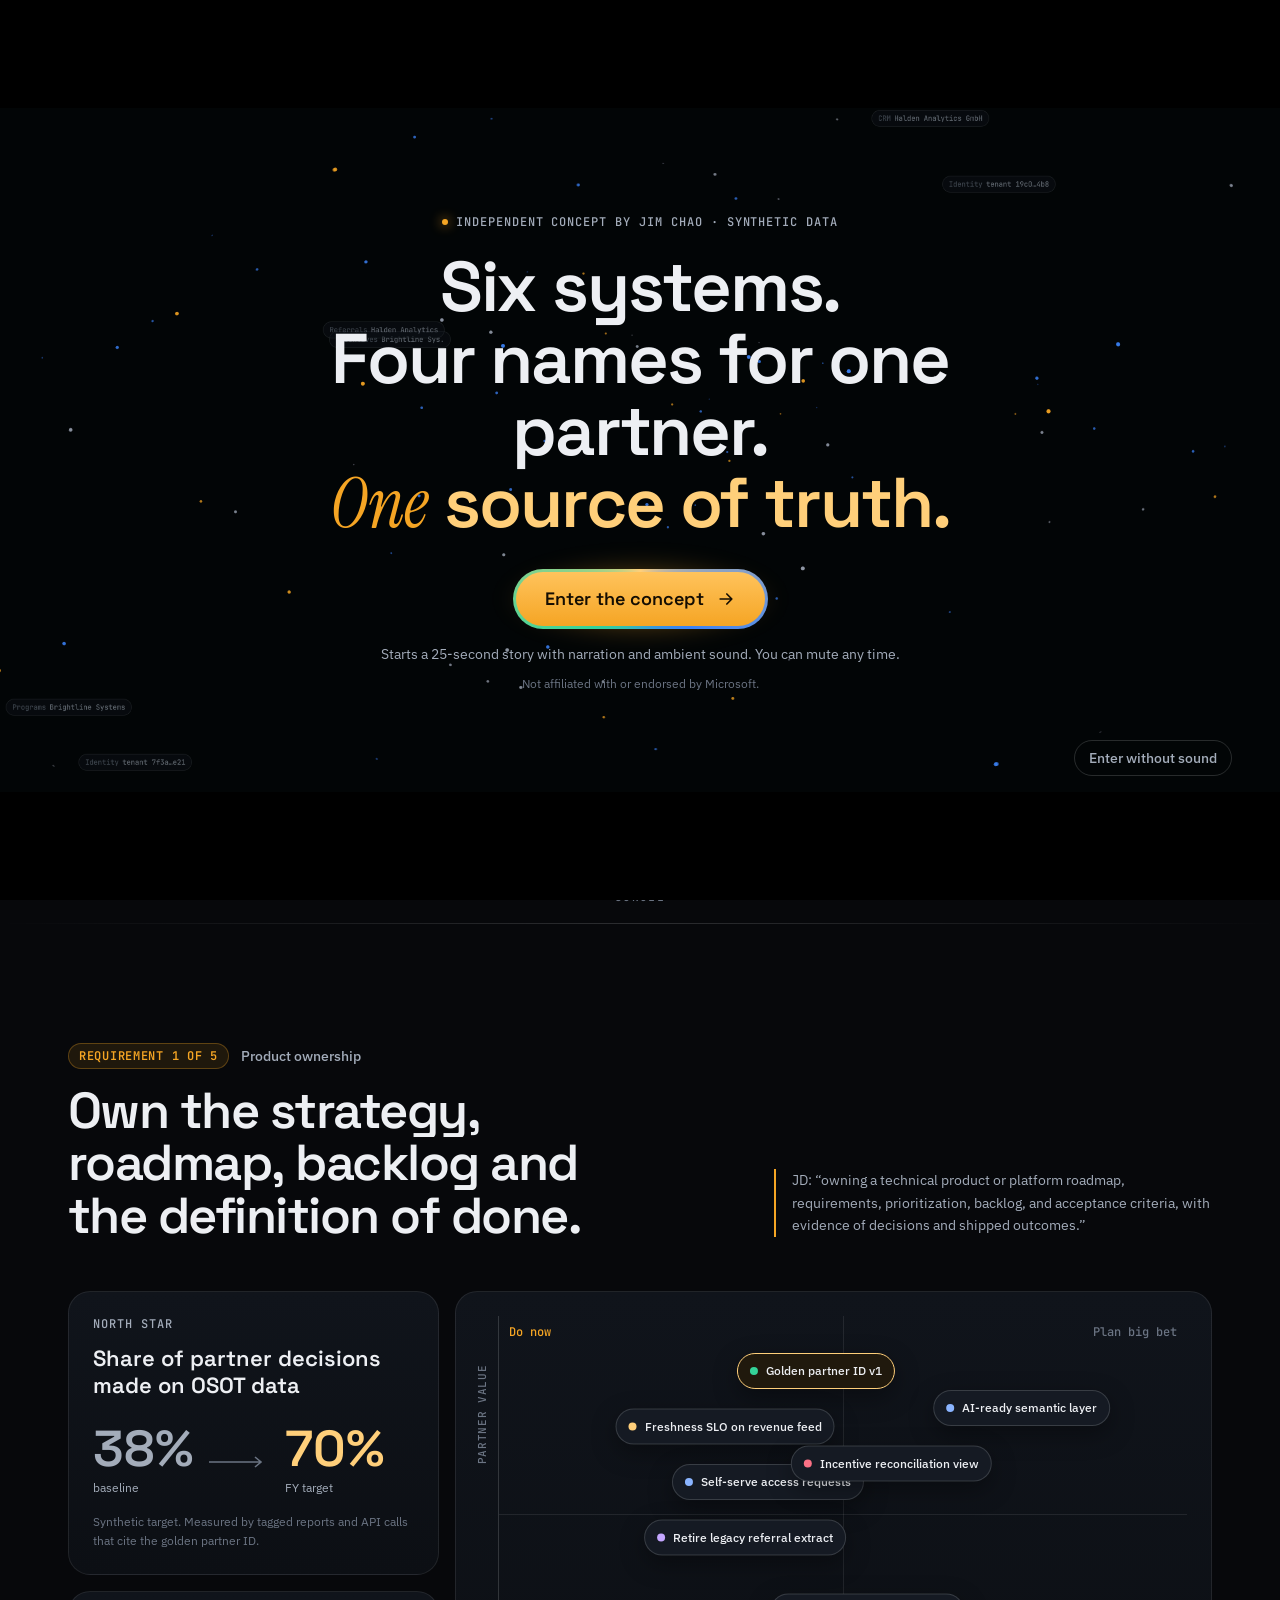
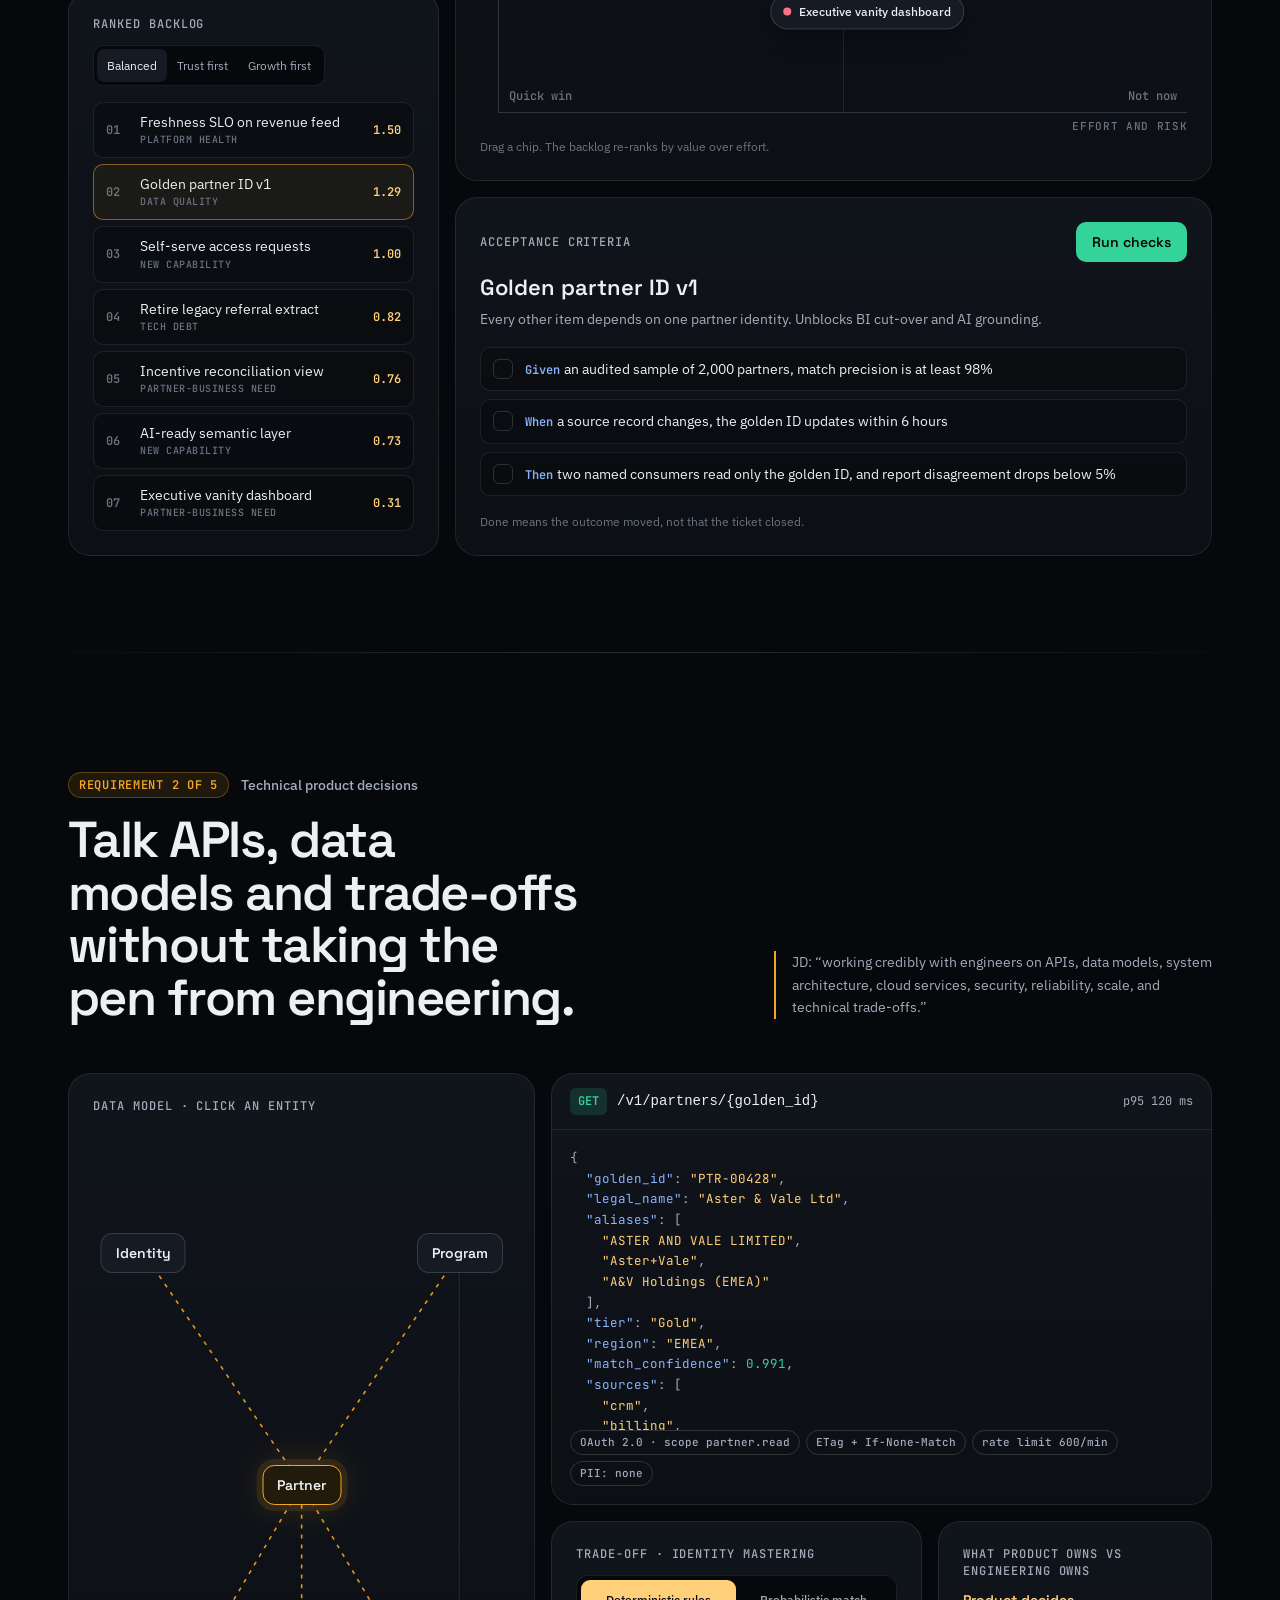
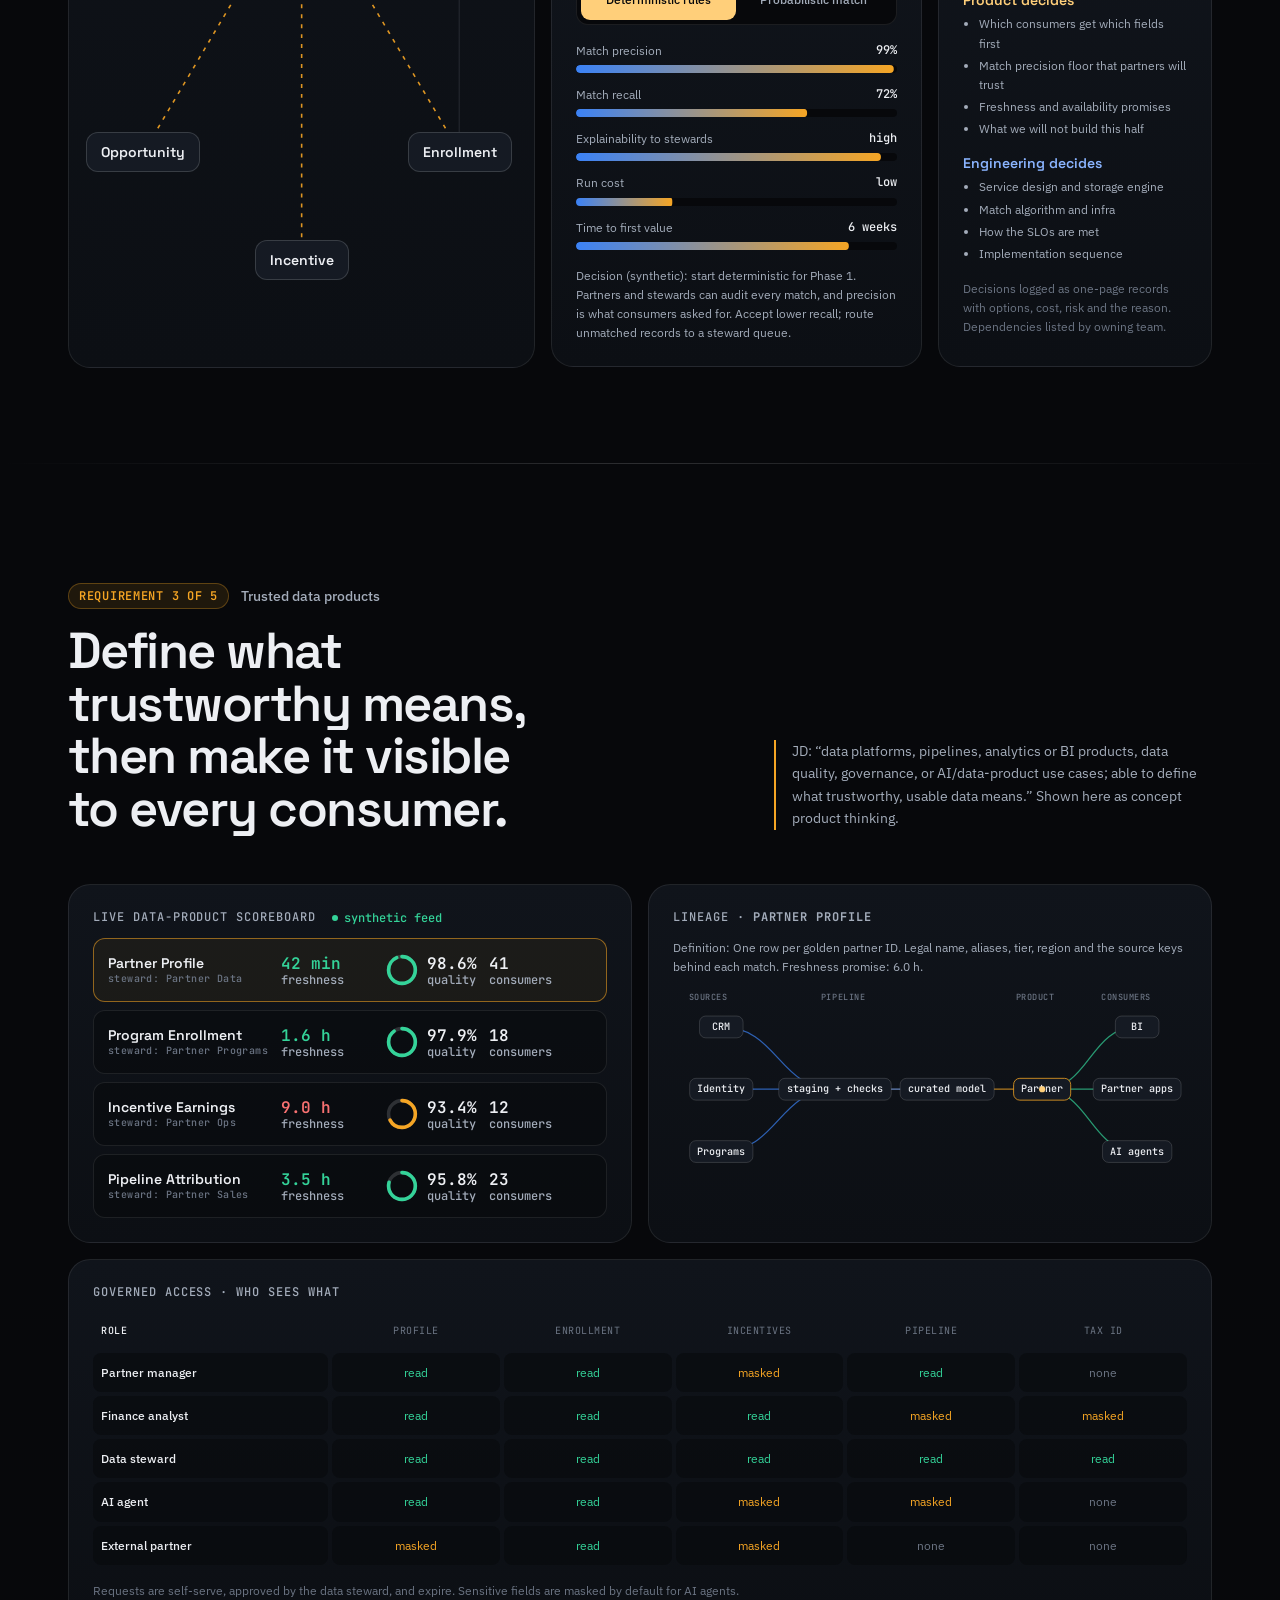
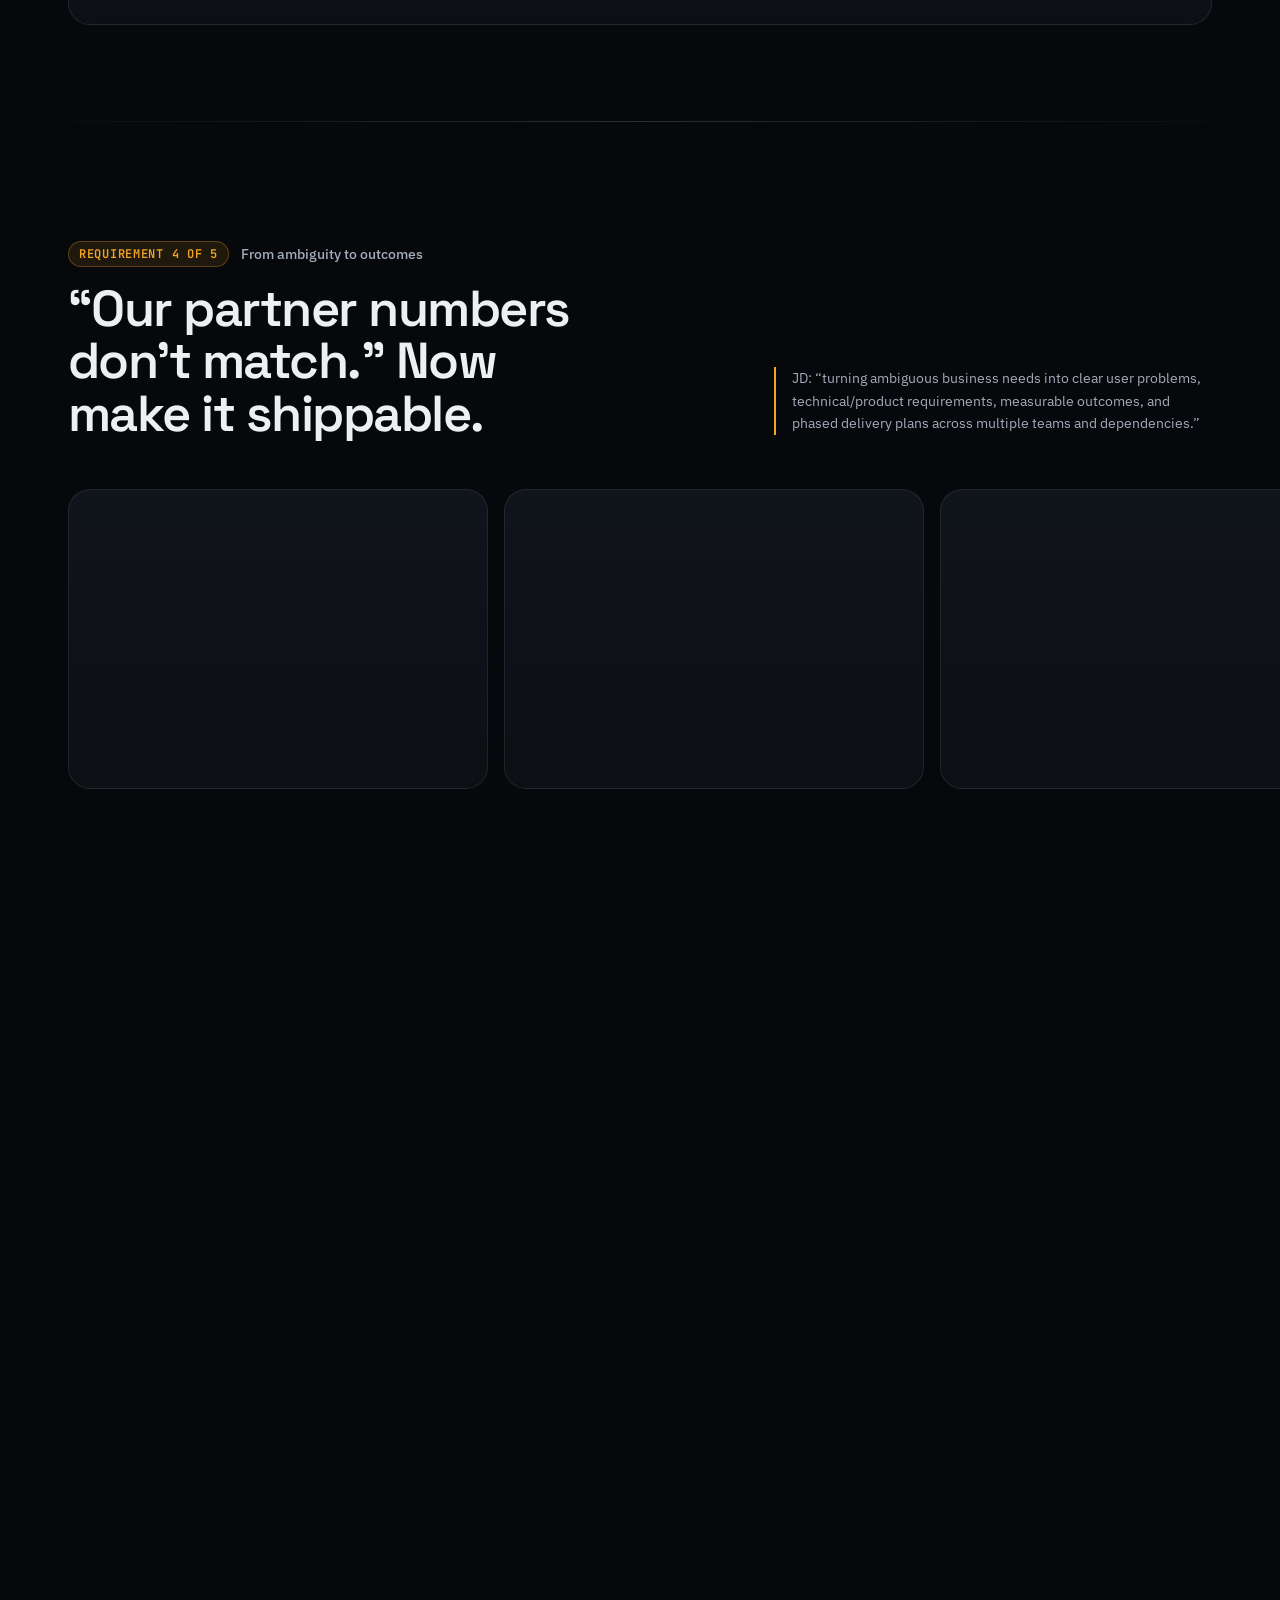
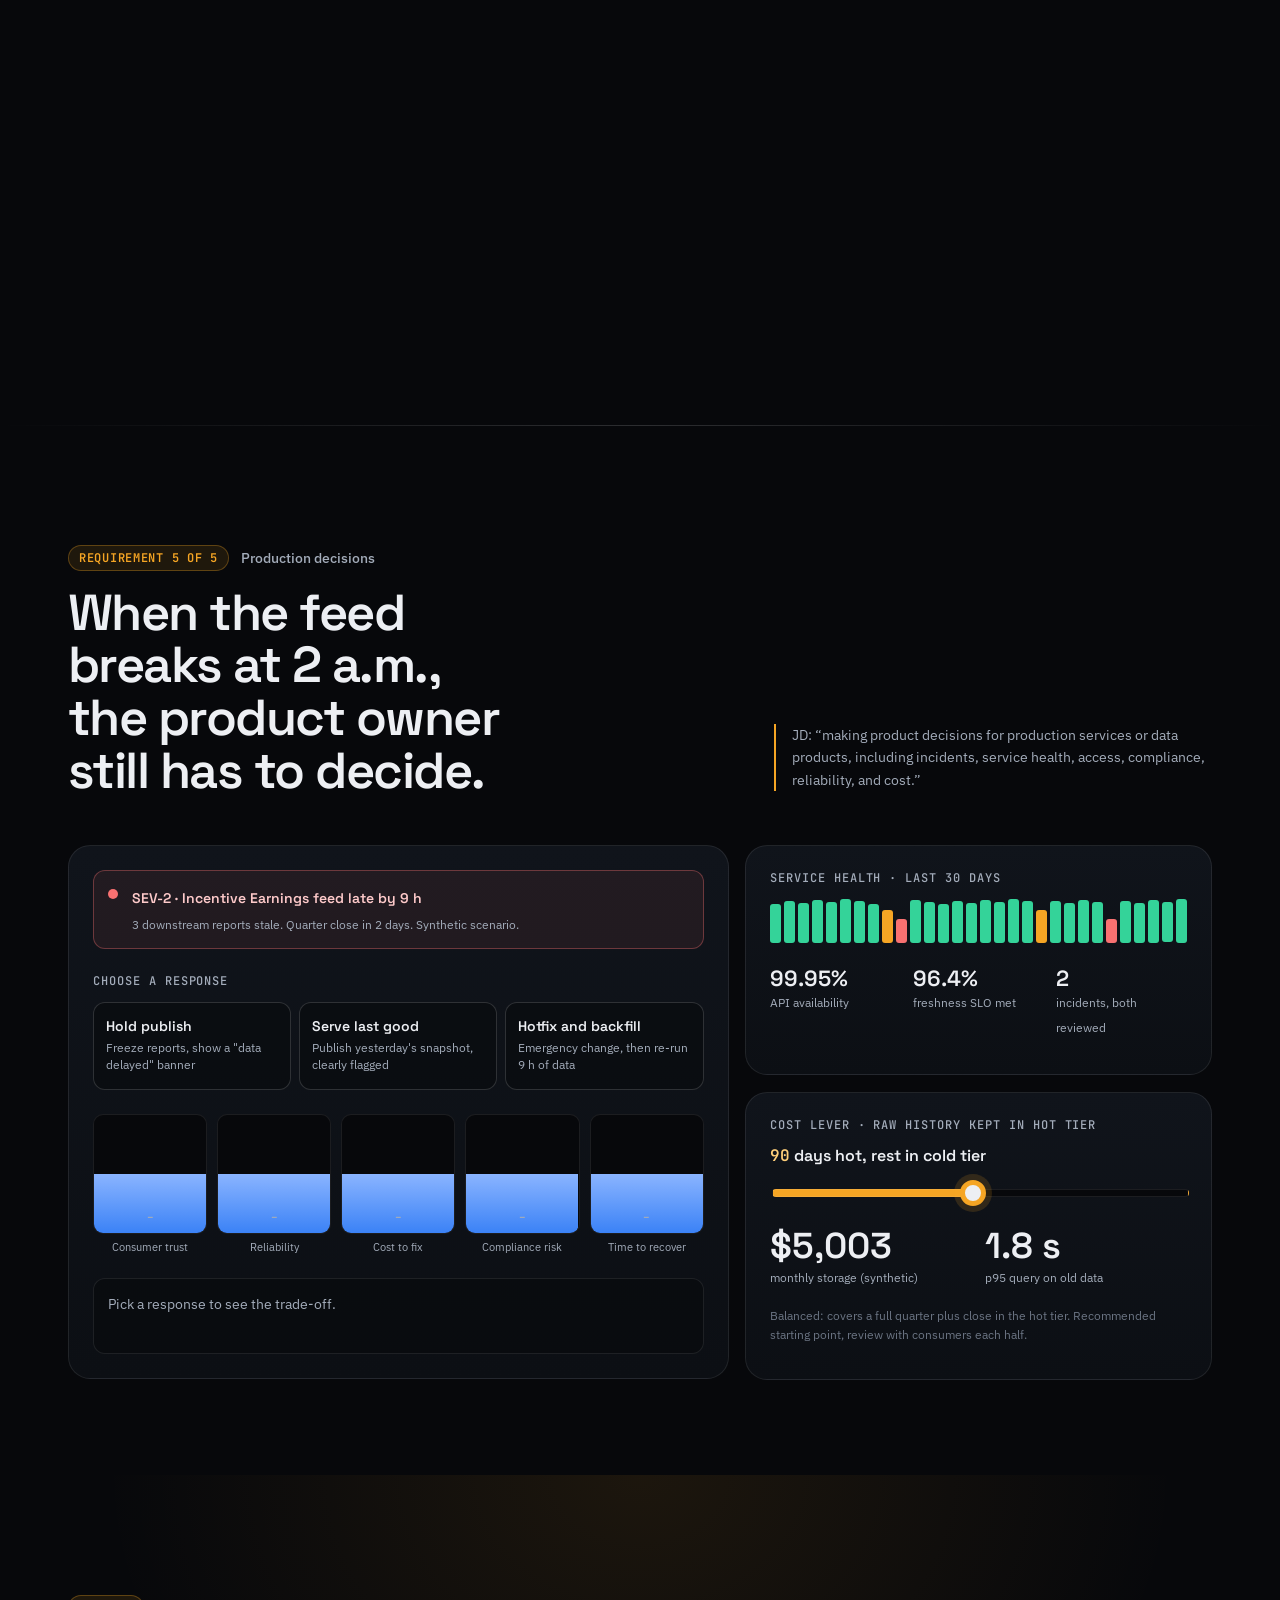
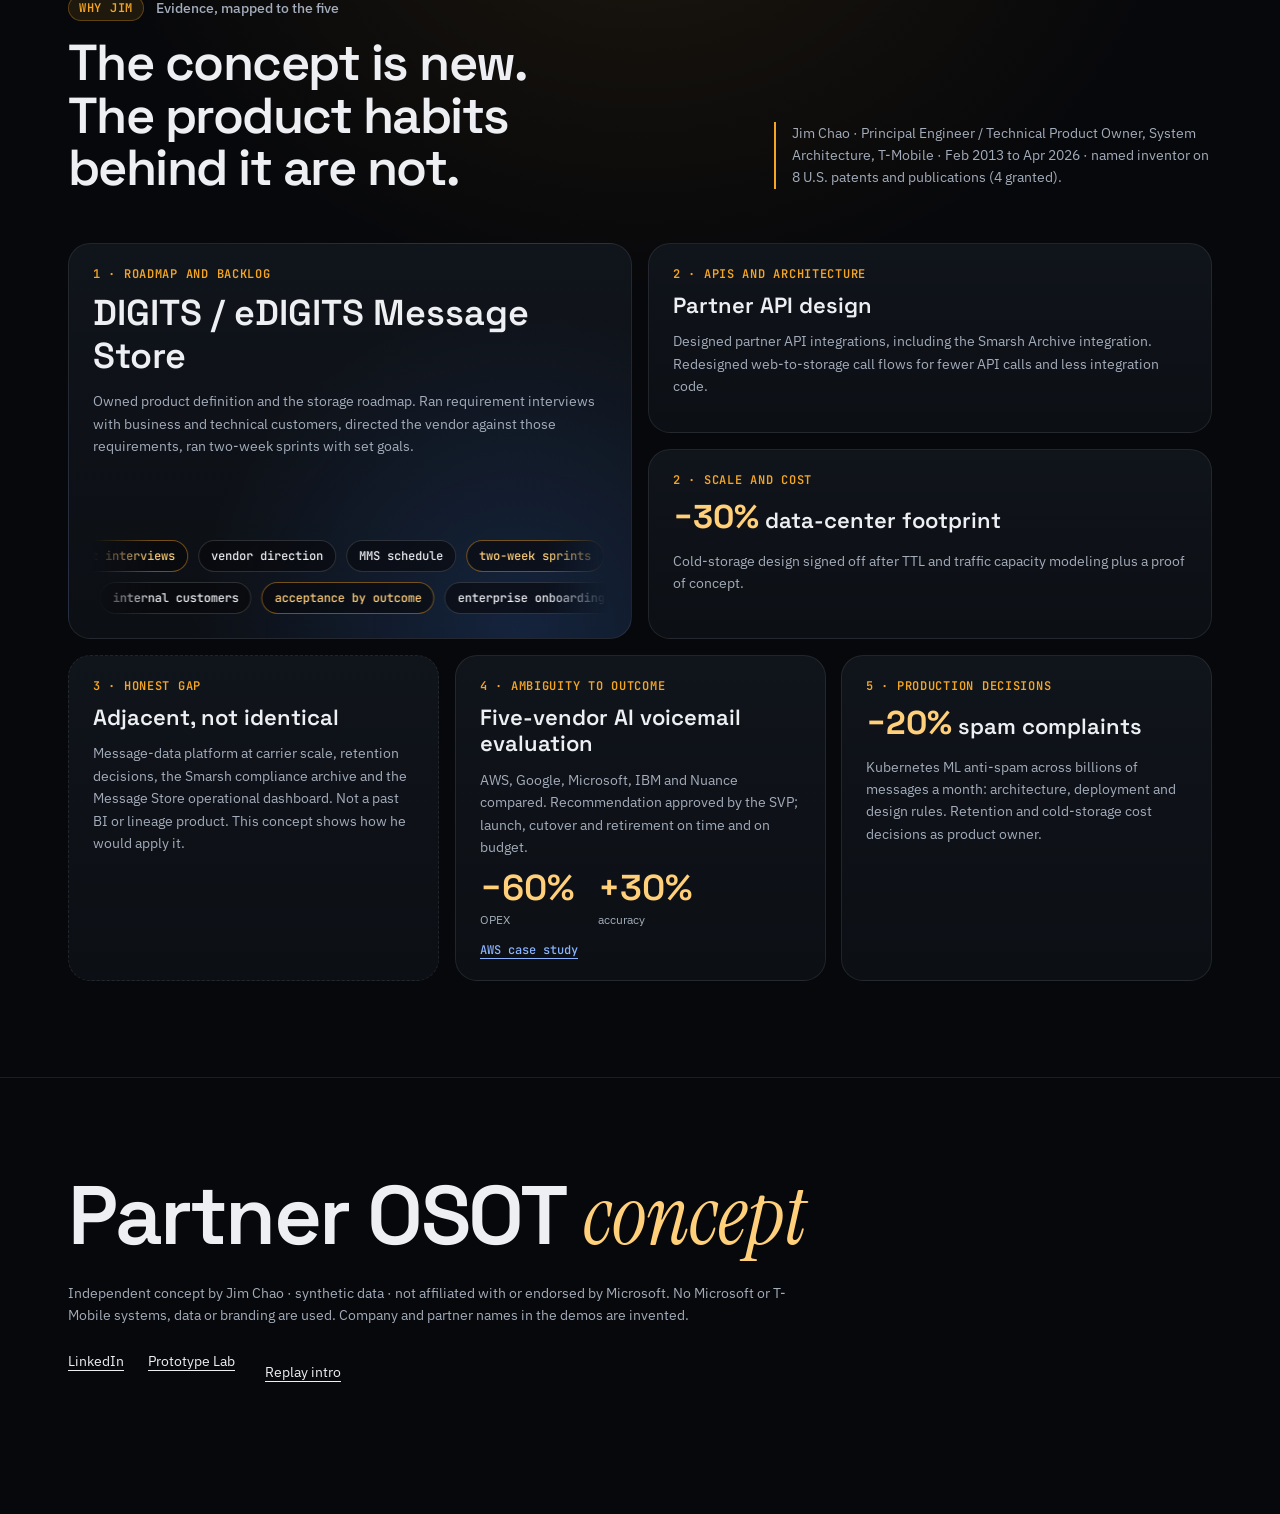
==== index.html @ 19c3f1a0 "Bump asset version so browsers load the new opening Co-Authored-By: Claude Opus 5.5 <noreply@anthrop" ====
<!doctype html>
<html lang="en">
<head>
<meta charset="utf-8">
<meta name="viewport" content="width=device-width, initial-scale=1">
<title>Partner OSOT Concept</title>
<meta name="description" content="Independent product-owner concept for a partner single source of truth, by Jim Chao. Synthetic data. Not affiliated with or endorsed by Microsoft.">
<meta name="theme-color" content="#07080b">
<link rel="preconnect" href="https://fonts.googleapis.com">
<link rel="preconnect" href="https://fonts.gstatic.com" crossorigin>
<link href="https://fonts.googleapis.com/css2?family=IBM+Plex+Sans:wght@400;500;600&family=Instrument+Serif:ital@0;1&family=JetBrains+Mono:wght@400;500;600&family=Space+Grotesk:wght@500;600;700&display=swap" rel="stylesheet">
<link rel="stylesheet" href="assets/css/site.css?v=3">
<link rel="icon" href="data:image/svg+xml,%3Csvg xmlns='http://www.w3.org/2000/svg' viewBox='0 0 32 32'%3E%3Crect width='32' height='32' rx='8' fill='%2307080b'/%3E%3Ccircle cx='16' cy='16' r='6' fill='%23f5a524'/%3E%3Ccircle cx='16' cy='16' r='11' fill='none' stroke='%233b82f6' stroke-width='2'/%3E%3C/svg%3E">
</head>
<body class="is-intro">
<a class="skip" href="#main">Skip to content</a>

<!-- ============ INTRO ============ -->
<div class="intro" id="intro" role="dialog" aria-modal="true" aria-labelledby="introTitle">
  <div class="intro__bar intro__bar--top"></div>
  <div class="intro__bar intro__bar--bot"></div>
  <canvas class="intro__canvas" id="introCanvas" aria-hidden="true"></canvas>
  <div class="intro__records" id="introRecords" aria-hidden="true"></div>
  <div class="intro__center">
    <p class="intro__kicker"><span class="dot"></span>Independent concept by Jim Chao · synthetic data</p>
    <h1 class="intro__title" id="introTitle">
      <span class="intro__line" data-scramble="Six systems.">Six systems.</span>
      <span class="intro__line" data-scramble="Four names for one partner.">Four names for one partner.</span>
      <span class="intro__line intro__line--accent"><em>One</em> source of truth.</span>
    </h1>
    <button class="btn-enter" id="enterBtn" type="button">
      <span class="btn-enter__glow" aria-hidden="true"></span>
      <span class="btn-enter__label">Enter the concept</span>
      <svg viewBox="0 0 24 24" aria-hidden="true"><path d="M5 12h14M13 6l6 6-6 6" fill="none" stroke="currentColor" stroke-width="2" stroke-linecap="round" stroke-linejoin="round"/></svg>
    </button>
    <p class="intro__hint">Starts a 25-second story with narration and ambient sound. You can mute any time.</p>
    <p class="intro__legal">Not affiliated with or endorsed by Microsoft.</p>
  </div>
  <div class="story" id="story" aria-live="polite" hidden>
    <p class="story__kicker mono">The story · synthetic example</p>
    <p class="story__text" id="storyText"></p>
    <div class="story__id" id="storyId">
      <div class="intro__id"><span class="mono">golden_id</span> <b id="goldenId">PTR-00428</b></div>
      <p class="story__caption">One golden ID for the same partner across CRM, billing, incentives and programs (synthetic example).</p>
    </div>
    <button class="story__skip" id="storySkip" type="button">Skip story</button>
  </div>
  <button class="intro__skip" id="skipBtn" type="button">Enter without sound</button>
</div>

<!-- ============ SOUND DOCK ============ -->
<div class="dock" id="dock" aria-label="Sound controls">
  <button class="dock__btn" id="musicBtn" type="button" aria-pressed="false" aria-label="Ambient music">
    <span class="eq" aria-hidden="true"><i></i><i></i><i></i><i></i></span>
    <span class="dock__txt">Music <b>off</b></span>
  </button>
  <button class="dock__btn" id="voiceBtn" type="button" aria-pressed="false" aria-label="Narration">
    <svg viewBox="0 0 24 24" aria-hidden="true"><path d="M12 3a3 3 0 0 0-3 3v6a3 3 0 0 0 6 0V6a3 3 0 0 0-3-3Zm7 9a7 7 0 0 1-14 0M12 19v2" fill="none" stroke="currentColor" stroke-width="1.8" stroke-linecap="round"/></svg>
    <span class="dock__txt">Voice <b>off</b></span>
  </button>
</div>

<!-- ============ NAV ============ -->
<header class="nav" id="nav">
  <a class="nav__brand" href="#top" aria-label="Back to top">
    <span class="nav__mark" aria-hidden="true"></span>
    <span>Partner OSOT <i>concept</i></span>
  </a>
  <nav class="nav__rail" aria-label="The five requirements">
    <a href="#r1" data-rail="r1"><span>1</span>Strategy</a>
    <a href="#r2" data-rail="r2"><span>2</span>Engineering</a>
    <a href="#r3" data-rail="r3"><span>3</span>Trusted data</a>
    <a href="#r4" data-rail="r4"><span>4</span>Ambiguity</a>
    <a href="#r5" data-rail="r5"><span>5</span>Production</a>
    <a href="#why" data-rail="why"><span>&#9670;</span>Why Jim</a>
  </nav>
  <div class="nav__progress" aria-hidden="true"><i id="navProgress"></i></div>
</header>

<main id="main">
<!-- ============ HERO ============ -->
<section class="hero" id="top">
  <svg class="spotlight" viewBox="0 0 3787 2842" fill="none" aria-hidden="true"><g filter="url(#spf)"><ellipse cx="1924.71" cy="273.501" rx="1924.71" ry="273.501" transform="matrix(-0.822377 -0.568943 -0.568943 0.822377 3631.88 2291.09)" fill="#f5c46b" fill-opacity="0.16"/></g><defs><filter id="spf" x="0.86" y="0.84" width="3785.16" height="2840.26" filterUnits="userSpaceOnUse" color-interpolation-filters="sRGB"><feFlood flood-opacity="0" result="b"/><feBlend in="SourceGraphic" in2="b" result="s"/><feGaussianBlur stdDeviation="151"/></filter></defs></svg>
  <div class="grid-bg" aria-hidden="true"></div>
  <div class="hero__inner wrap">
    <div class="hero__copy">
      <p class="label-pill"><span class="shiny">Independent concept by Jim Chao · synthetic data · not affiliated with or endorsed by Microsoft</span></p>
      <h2 class="hero__title" id="heroTitle">One partner. One truth. <em>Owned like a product.</em></h2>
      <p class="hero__lede">A product-owner pitch for Partner One Single Source of Truth, told as five working demos. Each one is a requirement from the role, in the order the role lists them.</p>
      <div class="hero__stats">
        <div class="stat card-fx"><b data-count="6">0</b><span>authoritative source systems</span></div>
        <div class="stat card-fx"><b data-count="4">0</b><span>consumer surfaces: BI, reports, apps, AI</span></div>
        <div class="stat card-fx"><b data-count="5">0</b><span>requirements, each a live demo</span></div>
      </div>
      <a class="btn-uv" href="#r1"><span>Start with the roadmap</span></a>
    </div>
    <div class="beam-stage card-fx" id="beamStage" aria-label="Diagram: six source systems flow into one governed hub, which serves four consumer surfaces">
      <svg class="beam-svg" id="beamSvg" aria-hidden="true"></svg>
      <p class="eyebrow beam-eyebrow">Concept · records converging live</p>
      <div class="beam-col beam-col--src">
        <div class="node" data-src>CRM</div>
        <div class="node" data-src>Programs</div>
        <div class="node" data-src>Incentives</div>
        <div class="node" data-src>Billing</div>
        <div class="node" data-src>Referrals</div>
        <div class="node" data-src>Identity</div>
      </div>
      <div class="hub" id="hub"><span class="hub__ring"></span><span class="hub__ring hub__ring--2"></span><b>OSOT</b><small>governed hub</small></div>
      <div class="beam-col beam-col--out">
        <div class="node node--out" data-out>BI</div>
        <div class="node node--out" data-out>Reporting</div>
        <div class="node node--out" data-out>Partner apps</div>
        <div class="node node--out" data-out>AI agents</div>
      </div>
      <div class="beam-ticker mono" id="beamTicker">matched 0 records</div>
    </div>
  </div>
  <div class="hero__scroll" aria-hidden="true"><span></span>scroll</div>
</section>

<!-- ============ R1 ============ -->
<section class="req" id="r1" data-narrate="Requirement one: strategy, roadmap and backlog. Drag the work around the matrix, and watch the backlog re-rank itself.">
  <div class="wrap">
    <header class="req__head">
      <p class="req__tag"><span>Requirement 1 of 5</span> Product ownership</p>
      <h2 class="req__title split">Own the strategy, roadmap, backlog and the definition of done.</h2>
      <p class="req__jd">JD: “owning a technical product or platform roadmap, requirements, prioritization, backlog, and acceptance criteria, with evidence of decisions and shipped outcomes.”</p>
    </header>

    <div class="r1">
      <div class="north card-fx">
        <p class="eyebrow">North star</p>
        <p class="north__metric">Share of partner decisions made on OSOT data</p>
        <div class="north__nums">
          <div><b data-count="38" data-suffix="%">0</b><span>baseline</span></div>
          <svg viewBox="0 0 60 12" aria-hidden="true"><path d="M0 6h52M46 1l6 5-6 5" fill="none" stroke="currentColor" stroke-width="1.6"/></svg>
          <div><b data-count="70" data-suffix="%">0</b><span>FY target</span></div>
        </div>
        <p class="north__note">Synthetic target. Measured by tagged reports and API calls that cite the golden partner ID.</p>
      </div>

      <div class="matrix card-fx" id="matrix" data-notilt>
        <div class="matrix__axes" aria-hidden="true">
          <span class="ax ax--y">Partner value</span><span class="ax ax--x">Effort and risk</span>
          <span class="q q1">Do now</span><span class="q q2">Plan big bet</span><span class="q q3">Quick win</span><span class="q q4">Not now</span>
        </div>
        <div class="matrix__plane" id="plane"></div>
        <p class="matrix__help">Drag a chip. The backlog re-ranks by value over effort.</p>
      </div>

      <div class="backlog card-fx">
        <div class="backlog__head"><p class="eyebrow">Ranked backlog</p><div class="seg" role="group" aria-label="Lens"><button type="button" class="is-on" data-lens="balanced">Balanced</button><button type="button" data-lens="trust">Trust first</button><button type="button" data-lens="growth">Growth first</button></div></div>
        <ol class="backlog__list" id="backlog"></ol>
      </div>

      <div class="ac card-fx" id="ac">
        <div class="ac__head"><p class="eyebrow">Acceptance criteria</p><button class="btn-run" id="runChecks" type="button"><span>Run checks</span></button></div>
        <h3 class="ac__title" id="acTitle">Golden partner ID v1</h3>
        <p class="ac__why" id="acWhy"></p>
        <ul class="ac__list" id="acList"></ul>
        <p class="ac__done" id="acDone">Done means the outcome moved, not that the ticket closed.</p>
      </div>
    </div>
  </div>
</section>

<!-- ============ R2 ============ -->
<section class="req" id="r2" data-narrate="Requirement two: working with engineers on APIs, data models and architecture. Pick an entity to read its contract, then flip the trade-off.">
  <div class="wrap">
    <header class="req__head">
      <p class="req__tag"><span>Requirement 2 of 5</span> Technical product decisions</p>
      <h2 class="req__title split">Talk APIs, data models and trade-offs without taking the pen from engineering.</h2>
      <p class="req__jd">JD: “working credibly with engineers on APIs, data models, system architecture, cloud services, security, reliability, scale, and technical trade-offs.”</p>
    </header>
    <div class="r2">
      <div class="erd card-fx" id="erd">
        <p class="eyebrow">Data model · click an entity</p>
        <svg class="erd__lines" id="erdLines" aria-hidden="true"></svg>
        <button class="ent is-on" data-ent="partner" style="--x:50%;--y:46%">Partner</button>
        <button class="ent" data-ent="identity" style="--x:16%;--y:20%">Identity</button>
        <button class="ent" data-ent="program" style="--x:84%;--y:20%">Program</button>
        <button class="ent" data-ent="enrollment" style="--x:84%;--y:76%">Enrollment</button>
        <button class="ent" data-ent="incentive" style="--x:50%;--y:88%">Incentive</button>
        <button class="ent" data-ent="opportunity" style="--x:16%;--y:76%">Opportunity</button>
      </div>
      <div class="api card-fx">
        <div class="api__bar"><span class="verb">GET</span><code id="apiPath">/v1/partners/{golden_id}</code><span class="api__lat mono" id="apiLat">p95 120 ms</span></div>
        <pre class="api__body" id="apiBody" aria-live="polite"></pre>
        <div class="api__meta" id="apiMeta"></div>
      </div>
      <div class="trade card-fx">
        <p class="eyebrow">Trade-off · identity mastering</p>
        <div class="toggle-uv" role="radiogroup" aria-label="Mastering approach">
          <button type="button" role="radio" aria-checked="true" class="is-on" data-trade="det">Deterministic rules</button>
          <button type="button" role="radio" aria-checked="false" data-trade="prob">Probabilistic match</button>
          <span class="toggle-uv__pill" aria-hidden="true"></span>
        </div>
        <div class="bars" id="tradeBars"></div>
        <p class="trade__adr" id="tradeAdr"></p>
      </div>
      <div class="adr card-fx">
        <p class="eyebrow">What product owns vs engineering owns</p>
        <div class="adr__cols">
          <div><h4>Product decides</h4><ul><li>Which consumers get which fields first</li><li>Match precision floor that partners will trust</li><li>Freshness and availability promises</li><li>What we will not build this half</li></ul></div>
          <div><h4>Engineering decides</h4><ul><li>Service design and storage engine</li><li>Match algorithm and infra</li><li>How the SLOs are met</li><li>Implementation sequence</li></ul></div>
        </div>
        <p class="adr__foot">Decisions logged as one-page records with options, cost, risk and the reason. Dependencies listed by owning team.</p>
      </div>
    </div>
  </div>
</section>

<!-- ============ R3 ============ -->
<section class="req" id="r3" data-narrate="Requirement three: trusted data products. Each one carries a clear definition, lineage, a freshness promise, and governed access.">
  <div class="wrap">
    <header class="req__head">
      <p class="req__tag"><span>Requirement 3 of 5</span> Trusted data products</p>
      <h2 class="req__title split">Define what trustworthy means, then make it visible to every consumer.</h2>
      <p class="req__jd">JD: “data platforms, pipelines, analytics or BI products, data quality, governance, or AI/data-product use cases; able to define what trustworthy, usable data means.” Shown here as concept product thinking.</p>
    </header>
    <div class="r3">
      <div class="board card-fx">
        <div class="board__head"><p class="eyebrow">Live data-product scoreboard <span class="live"><i></i>synthetic feed</span></p></div>
        <div class="board__rows" id="board" role="list"></div>
      </div>
      <div class="lineage card-fx">
        <div class="lineage__head"><p class="eyebrow">Lineage · <b id="linName">Partner Profile</b></p><p class="lineage__def" id="linDef"></p></div>
        <svg class="lineage__svg" id="linSvg" viewBox="0 0 660 260" role="img" aria-label="Lineage from source systems to the data product and its consumers"></svg>
      </div>
      <div class="access card-fx">
        <p class="eyebrow">Governed access · who sees what</p>
        <div class="access__grid" id="access"></div>
        <p class="access__note">Requests are self-serve, approved by the data steward, and expire. Sensitive fields are masked by default for AI agents.</p>
      </div>
    </div>
  </div>
</section>

<!-- ============ R4 ============ -->
<section class="req req--pin" id="r4" data-narrate="Requirement four: turning an ambiguous partner ask into a clear problem, measurable outcomes, and a phased plan across teams.">
  <div class="r4-pin" id="r4pin">
    <div class="wrap r4-headwrap">
      <header class="req__head">
        <p class="req__tag"><span>Requirement 4 of 5</span> From ambiguity to outcomes</p>
        <h2 class="req__title split">“Our partner numbers don't match.” Now make it shippable.</h2>
        <p class="req__jd">JD: “turning ambiguous business needs into clear user problems, technical/product requirements, measurable outcomes, and phased delivery plans across multiple teams and dependencies.”</p>
      </header>
    </div>
    <div class="r4-track" id="r4track">
      <article class="stage card-fx"><p class="stage__n">The ask</p><h3>“Partner numbers don't match across reports.”</h3><p>Heard from partner sales, operations and finance analysts in the same week. Three different meanings.</p><div class="chips"><span>vague</span><span>urgent</span><span>multi-team</span></div></article>
      <article class="stage card-fx"><p class="stage__n">User problem</p><h3>A partner manager cannot tell which revenue number is the one to quote.</h3><p>Same partner appears under four names across CRM, billing and incentives, so roll-ups disagree.</p><div class="chips"><span>who</span><span>when</span><span>cost of the gap</span></div></article>
      <article class="stage card-fx"><p class="stage__n">Requirements</p><h3>One golden partner ID, one revenue definition, one freshness promise.</h3><ul class="mini"><li>Data contract for partner revenue v1</li><li>Match precision of at least 98% on audited sample</li><li>Freshness under 6 hours, flagged when late</li></ul></article>
      <article class="stage card-fx"><p class="stage__n">Measurable outcome</p><h3>Report disagreement from <b data-count="31" data-suffix="%">0</b> to under <b data-count="5" data-suffix="%">0</b>.</h3><p>Plus time to answer a partner revenue question, from 2 days to same day. Synthetic targets.</p></article>
      <article class="stage stage--plan card-fx"><p class="stage__n">Phased plan</p>
        <div class="phase"><b>Phase 1</b><span>Golden ID for top partners, two consumers</span><i style="--w:34%"></i></div>
        <div class="phase"><b>Phase 2</b><span>Revenue contract, BI cut-over, retire two extracts</span><i style="--w:66%"></i></div>
        <div class="phase"><b>Phase 3</b><span>Long tail, AI-ready semantic layer</span><i style="--w:100%"></i></div>
        <p class="deps">Dependencies: CRM owners, identity team, BI platform, data stewards.</p>
      </article>
    </div>
  </div>
</section>

<!-- ============ R5 ============ -->
<section class="req" id="r5" data-narrate="Requirement five: production decisions. Freshness breaks two days before quarter close. Choose a response, and see what it costs.">
  <div class="wrap">
    <header class="req__head">
      <p class="req__tag"><span>Requirement 5 of 5</span> Production decisions</p>
      <h2 class="req__title split">When the feed breaks at 2 a.m., the product owner still has to decide.</h2>
      <p class="req__jd">JD: “making product decisions for production services or data products, including incidents, service health, access, compliance, reliability, and cost.”</p>
    </header>
    <div class="r5">
      <div class="sim card-fx">
        <div class="sim__alert"><span class="pulse"></span><div><b>SEV-2 · Incentive Earnings feed late by 9 h</b><p>3 downstream reports stale. Quarter close in 2 days. Synthetic scenario.</p></div></div>
        <p class="eyebrow">Choose a response</p>
        <div class="sim__opts" role="radiogroup" aria-label="Incident response">
          <button type="button" role="radio" aria-checked="false" data-opt="hold"><b>Hold publish</b><span>Freeze reports, show a "data delayed" banner</span></button>
          <button type="button" role="radio" aria-checked="false" data-opt="snap"><b>Serve last good</b><span>Publish yesterday's snapshot, clearly flagged</span></button>
          <button type="button" role="radio" aria-checked="false" data-opt="fix"><b>Hotfix and backfill</b><span>Emergency change, then re-run 9 h of data</span></button>
        </div>
        <div class="sim__meters" id="meters"></div>
        <p class="sim__verdict" id="verdict">Pick a response to see the trade-off.</p>
      </div>
      <div class="health card-fx">
        <p class="eyebrow">Service health · last 30 days</p>
        <div class="health__bars" id="healthBars" aria-hidden="true"></div>
        <div class="health__kpis"><div><b data-count="99.95" data-dec="2" data-suffix="%">0</b><span>API availability</span></div><div><b data-count="96.4" data-dec="1" data-suffix="%">0</b><span>freshness SLO met</span></div><div><b data-count="2">0</b><span>incidents, both reviewed</span></div></div>
      </div>
      <div class="cost card-fx" data-notilt>
        <p class="eyebrow">Cost lever · raw history kept in hot tier</p>
        <label class="cost__label" for="costRange"><span id="costDays">90</span> days hot, rest in cold tier</label>
        <input type="range" id="costRange" min="7" max="180" step="1" value="90" class="range-uv">
        <div class="cost__out"><div><b id="costMonthly">$0</b><span>monthly storage (synthetic)</span></div><div><b id="costQuery">0 s</b><span>p95 query on old data</span></div></div>
        <p class="cost__note" id="costNote"></p>
      </div>
    </div>
  </div>
</section>

<!-- ============ WHY JIM ============ -->
<section class="why" id="why" data-narrate="Why Jim. He owned the message storage roadmap at T-Mobile, designed partner API integrations, cut data-center footprint thirty percent with cold storage, and led a five-vendor AI evaluation that cut operating cost sixty percent.">
  <div class="wrap">
    <header class="req__head">
      <p class="req__tag"><span>Why Jim</span> Evidence, mapped to the five</p>
      <h2 class="req__title split">The concept is new. The product habits behind it are not.</h2>
      <p class="req__jd">Jim Chao · Principal Engineer / Technical Product Owner, System Architecture, T-Mobile · Feb 2013 to Apr 2026 · named inventor on 8 U.S. patents and publications (4 granted).</p>
    </header>
    <div class="bento">
      <article class="ev ev--a card-fx"><span class="ev__req">1 · Roadmap and backlog</span><h3>DIGITS / eDIGITS Message Store</h3><p>Owned product definition and the storage roadmap. Ran requirement interviews with business and technical customers, directed the vendor against those requirements, ran two-week sprints with set goals.</p><div class="marq" aria-hidden="true"><div class="marq__row"><span>product definition</span><span>storage roadmap</span><span>requirement interviews</span><span>vendor direction</span><span>MMS schedule</span><span>two-week sprints</span><span>multi-tenant, multi-region</span></div><div class="marq__row"><span>enterprise onboarding</span><span>provisioning</span><span>service delivery</span><span>specs from business needs</span><span>internal customers</span><span>acceptance by outcome</span></div></div></article>
      <article class="ev ev--b card-fx"><span class="ev__req">2 · APIs and architecture</span><h3>Partner API design</h3><p>Designed partner API integrations, including the Smarsh Archive integration. Redesigned web-to-storage call flows for fewer API calls and less integration code.</p></article>
      <article class="ev ev--c card-fx"><span class="ev__req">2 · Scale and cost</span><h3><b data-count="30" data-prefix="−" data-suffix="%">0</b> data-center footprint</h3><p>Cold-storage design signed off after TTL and traffic capacity modeling plus a proof of concept.</p></article>
      <article class="ev ev--d card-fx"><span class="ev__req">3 · Honest gap</span><h3>Adjacent, not identical</h3><p>Message-data platform at carrier scale, retention decisions, the Smarsh compliance archive and the Message Store operational dashboard. Not a past BI or lineage product. This concept shows how he would apply it.</p></article>
      <article class="ev ev--e card-fx"><span class="ev__req">4 · Ambiguity to outcome</span><h3>Five-vendor AI voicemail evaluation</h3><p>AWS, Google, Microsoft, IBM and Nuance compared. Recommendation approved by the SVP; launch, cutover and retirement on time and on budget.</p><div class="ev__nums"><div><b data-count="60" data-prefix="−" data-suffix="%">0</b><span>OPEX</span></div><div><b data-count="30" data-prefix="+" data-suffix="%">0</b><span>accuracy</span></div></div><a class="ev__link" href="https://aws.amazon.com/blogs/machine-learning/t-mobile-us-inc-uses-artificial-intelligence-through-amazon-transcribe-and-amazon-translate-to-deliver-voicemail-in-the-language-of-their-customers-choice/" target="_blank" rel="noopener">AWS case study</a></article>
      <article class="ev ev--f card-fx"><span class="ev__req">5 · Production decisions</span><h3><b data-count="20" data-prefix="−" data-suffix="%">0</b> spam complaints</h3><p>Kubernetes ML anti-spam across billions of messages a month: architecture, deployment and design rules. Retention and cold-storage cost decisions as product owner.</p></article>
    </div>
  </div>
</section>
</main>

<footer class="foot">
  <div class="wrap foot__inner">
    <p class="foot__big">Partner OSOT <em>concept</em></p>
    <p class="foot__legal">Independent concept by Jim Chao · synthetic data · not affiliated with or endorsed by Microsoft. No Microsoft or T-Mobile systems, data or branding are used. Company and partner names in the demos are invented.</p>
    <div class="foot__links"><a href="https://www.linkedin.com/in/jim-chao-solutions/" target="_blank" rel="noopener">LinkedIn</a><a href="https://jim-prototype-lab.web.app/" target="_blank" rel="noopener">Prototype Lab</a><button type="button" id="replayIntro">Replay intro</button></div>
  </div>
</footer>

<script src="assets/vendor/gsap.min.js"></script>
<script src="assets/vendor/ScrollTrigger.min.js"></script>
<script src="assets/vendor/SplitText.min.js"></script>
<script src="assets/vendor/Flip.min.js"></script>
<script src="assets/vendor/Draggable.min.js"></script>
<script src="assets/vendor/anime.min.js"></script>
<script src="assets/vendor/motion.min.js"></script>
<script src="assets/vendor/lenis.min.js"></script>
<script src="assets/js/audio.js?v=3"></script>
<script src="assets/js/app.js?v=3"></script>
</body>
</html>
---- assets/css/site.css ----
/* Partner OSOT concept · v2 · Independent concept by Jim Chao (synthetic data) */
:root{
  --ink:#07080b; --ink-2:#0c0f14; --panel:#10141b; --panel-2:#151a23;
  --line:rgba(237,239,243,.09); --line-2:rgba(237,239,243,.16);
  --text:#edeff3; --muted:#a3acba; --faint:#6b7483;
  --amber:#f5a524; --amber-2:#ffcf7a; --blue:#3b82f6; --blue-2:#8ab4ff;
  --mint:#34d399; --red:#f87171;
  --f-display:"Space Grotesk",system-ui,sans-serif; --f-body:"IBM Plex Sans",system-ui,sans-serif;
  --f-mono:"JetBrains Mono",ui-monospace,monospace; --f-serif:"Instrument Serif",Georgia,serif;
  /* type scale (1.25, fluid at the top) */
  --t-xs:.75rem; --t-sm:.875rem; --t-md:1rem; --t-lg:1.125rem; --t-xl:1.375rem;
  --t-2xl:clamp(1.6rem,1.2rem + 1.4vw,2.25rem); --t-3xl:clamp(2rem,1.4rem + 2.2vw,3.2rem);
  --t-4xl:clamp(2.6rem,1.5rem + 4.6vw,5.4rem);
  /* spacing (4px base) */
  --s1:4px; --s2:8px; --s3:12px; --s4:16px; --s5:24px; --s6:32px; --s7:48px; --s8:64px; --s9:96px; --s10:144px;
  --r-sm:8px; --r-md:14px; --r-lg:22px;
  --ease-out:cubic-bezier(.22,1,.36,1); --ease-in-out:cubic-bezier(.65,0,.35,1);
  --gutter:clamp(16px,4vw,48px); --max:1240px;
}
*,*::before,*::after{box-sizing:border-box}
html{-webkit-text-size-adjust:100%;scroll-behavior:auto}
body{margin:0;background:var(--ink);color:var(--text);font:400 var(--t-md)/1.6 var(--f-body);-webkit-font-smoothing:antialiased;overflow-x:hidden}
body.is-intro{overflow:hidden}
img,svg{display:block;max-width:100%}
button{font:inherit;color:inherit;background:none;border:0;cursor:pointer}
a{color:inherit}
:focus-visible{outline:2px solid var(--amber);outline-offset:3px;border-radius:6px}
.mono{font-family:var(--f-mono)}
.wrap{width:100%;max-width:var(--max);margin:0 auto;padding:0 var(--gutter)}
.skip{position:absolute;left:-999px;top:8px;z-index:200;background:var(--amber);color:#111;padding:8px 12px;border-radius:8px}
.skip:focus{left:8px}
em{font-family:var(--f-serif);font-style:italic;font-weight:400;letter-spacing:0}
.eyebrow{margin:0 0 var(--s3);font:500 var(--t-xs)/1.4 var(--f-mono);letter-spacing:.08em;text-transform:uppercase;color:var(--muted)}

/* ---------- INTRO ---------- */
.intro{position:fixed;inset:0;z-index:100;background:#040507;display:grid;place-items:center;overflow:hidden}
.intro__bar{position:absolute;left:0;right:0;height:12vh;background:#000;z-index:3}
.intro__bar--top{top:0}.intro__bar--bot{bottom:0}
.intro__canvas{position:absolute;inset:0;width:100%;height:100%;z-index:1}
.intro__records{position:absolute;inset:0;z-index:2;pointer-events:none}
.rec{position:absolute;z-index:0;font:500 12px/1 var(--f-mono);color:var(--muted);padding:7px 10px;border:1px solid var(--line-2);border-radius:999px;background:rgba(16,20,27,.8);white-space:nowrap;will-change:transform,opacity}
.rec i{font-style:normal;color:var(--faint);margin-right:6px}
.intro__center{position:relative;z-index:4;text-align:center;padding:0 var(--gutter);max-width:900px}
.intro__kicker{display:inline-flex;align-items:center;gap:8px;margin:0 0 var(--s5);font:500 var(--t-xs)/1 var(--f-mono);letter-spacing:.08em;text-transform:uppercase;color:var(--muted)}
.dot{width:6px;height:6px;border-radius:50%;background:var(--amber);box-shadow:0 0 12px var(--amber)}
.intro__title{margin:0;font:600 clamp(2.3rem,1.2rem + 4vw,4.6rem)/1.02 var(--f-display);letter-spacing:-.03em}
.intro__line{display:block}
.intro__line--accent{color:var(--amber-2)}
.intro__line--accent em{color:var(--amber)}
.intro__id{margin:var(--s5) auto 0;display:inline-flex;gap:10px;align-items:center;padding:8px 14px;border-radius:999px;border:1px solid rgba(245,165,36,.35);background:rgba(245,165,36,.07);font:500 var(--t-sm)/1 var(--f-mono);color:var(--muted)}
.intro__id b{color:var(--amber-2);font-weight:600}
.intro__hint{margin:var(--s4) 0 0;color:var(--muted);font-size:var(--t-sm)}
.intro__legal{margin:var(--s2) 0 0;color:var(--faint);font-size:var(--t-xs)}
.intro__skip{position:absolute;right:var(--gutter);bottom:calc(12vh + 16px);z-index:4;font:500 var(--t-sm)/1 var(--f-body);color:var(--muted);padding:10px 14px;border-radius:999px;border:1px solid var(--line-2);transition:color .2s,border-color .2s}
.intro__skip:hover{color:var(--text);border-color:var(--text)}

/* Uiverse-style animated border button */
.btn-enter{position:relative;margin-top:var(--s6);display:inline-flex;align-items:center;gap:12px;padding:18px 30px;min-height:56px;border-radius:999px;font:600 var(--t-lg)/1 var(--f-display);color:#140d02;background:var(--amber);isolation:isolate;transition:transform .25s var(--ease-out)}
.btn-enter::before{content:"";position:absolute;inset:-2px;border-radius:inherit;background:conic-gradient(from var(--ang,0deg),var(--amber-2),var(--blue),var(--mint),var(--amber-2));z-index:-2;animation:spin 3.2s linear infinite}
.btn-enter::after{content:"";position:absolute;inset:1px;border-radius:inherit;background:linear-gradient(180deg,#ffc35c,var(--amber));z-index:-1}
.btn-enter svg{width:20px;height:20px;transition:transform .3s var(--ease-out)}
.btn-enter:hover svg{transform:translateX(4px)}
.btn-enter:active{transform:scale(.97)}
.btn-enter__glow{position:absolute;inset:-14px;border-radius:inherit;background:radial-gradient(closest-side,rgba(245,165,36,.5),transparent);filter:blur(10px);z-index:-3;animation:breathe 2.6s ease-in-out infinite}
@property --ang{syntax:"<angle>";initial-value:0deg;inherits:false}
@keyframes spin{to{--ang:360deg}}
@keyframes breathe{50%{opacity:.45;transform:scale(1.08)}}

/* ---------- DOCK ---------- */
.dock{position:fixed;right:var(--gutter);bottom:16px;z-index:60;display:flex;gap:8px;opacity:0;transform:translateY(12px);transition:opacity .4s,transform .4s var(--ease-out)}
body.is-in .dock{opacity:1;transform:none}
.dock__btn{display:inline-flex;align-items:center;gap:8px;min-height:44px;padding:0 14px;border-radius:999px;background:rgba(16,20,27,.86);backdrop-filter:blur(10px);border:1px solid var(--line-2);font-size:var(--t-sm);color:var(--muted);transition:border-color .2s,color .2s,transform .2s var(--ease-out)}
.dock__btn:hover{color:var(--text);border-color:var(--text)}
.dock__btn:active{transform:scale(.96)}
.dock__btn[aria-pressed="true"]{color:var(--text);border-color:rgba(245,165,36,.6)}
.dock__btn b{font-weight:600;color:var(--faint)}
.dock__btn[aria-pressed="true"] b{color:var(--amber-2)}
.dock__btn svg{width:18px;height:18px}
.eq{display:inline-flex;gap:2px;align-items:flex-end;height:14px}
.eq i{width:3px;height:4px;background:currentColor;border-radius:2px}
.dock__btn[aria-pressed="true"] .eq i{animation:eq 1s ease-in-out infinite}
.eq i:nth-child(2){animation-delay:-.3s!important}.eq i:nth-child(3){animation-delay:-.6s!important}.eq i:nth-child(4){animation-delay:-.15s!important}
@keyframes eq{0%,100%{height:3px}50%{height:14px}}

/* ---------- NAV ---------- */
.nav{position:fixed;top:0;left:0;right:0;z-index:50;display:flex;align-items:center;gap:var(--s5);padding:14px var(--gutter);background:linear-gradient(180deg,rgba(7,8,11,.92),rgba(7,8,11,.6));backdrop-filter:blur(12px);border-bottom:1px solid var(--line)}
.nav__brand{display:inline-flex;align-items:center;gap:10px;text-decoration:none;font:600 var(--t-md)/1 var(--f-display);white-space:nowrap}
.nav__brand i{font-family:var(--f-serif);font-weight:400;color:var(--amber-2);font-size:1.1em}
.nav__mark{width:18px;height:18px;border-radius:50%;border:2px solid var(--blue);position:relative}
.nav__mark::after{content:"";position:absolute;inset:3px;border-radius:50%;background:var(--amber)}
.nav__rail{margin-left:auto;display:flex;gap:4px;overflow-x:auto;scrollbar-width:none}
.nav__rail::-webkit-scrollbar{display:none}
.nav__rail a{display:inline-flex;align-items:center;gap:6px;padding:8px 12px;min-height:36px;border-radius:999px;text-decoration:none;font-size:var(--t-sm);color:var(--muted);white-space:nowrap;transition:color .2s,background .2s}
.nav__rail a span{font:500 11px/1 var(--f-mono);color:var(--faint);transition:color .2s}
.nav__rail a:hover{color:var(--text)}
.nav__rail a.is-on{color:var(--text);background:rgba(245,165,36,.12)}
.nav__rail a.is-on span{color:var(--amber)}
.nav__progress{position:absolute;left:0;right:0;bottom:-1px;height:2px}
.nav__progress i{display:block;height:100%;width:100%;background:linear-gradient(90deg,var(--blue),var(--amber));transform-origin:0 50%;transform:scaleX(0)}

/* ---------- CARD FX (every card reacts) ---------- */
.card-fx{position:relative;background:linear-gradient(180deg,var(--panel),var(--ink-2));border:1px solid var(--line);border-radius:var(--r-lg);transform-style:preserve-3d;transition:border-color .3s;isolation:isolate;--mx:50%;--my:50%;--rx:0;--ry:0;--ty:0px;transform:perspective(1000px) translateY(var(--ty)) rotateX(calc(var(--rx) * 1deg)) rotateY(calc(var(--ry) * 1deg))}
.card-fx::before{content:"";position:absolute;inset:0;border-radius:inherit;pointer-events:none;z-index:-1;background:radial-gradient(420px circle at var(--mx) var(--my),rgba(245,165,36,.13),transparent 60%);opacity:0;transition:opacity .35s}
.card-fx::after{content:"";position:absolute;inset:-1px;border-radius:inherit;pointer-events:none;padding:1px;background:radial-gradient(260px circle at var(--mx) var(--my),rgba(255,207,122,.75),rgba(59,130,246,.35) 40%,transparent 70%);-webkit-mask:linear-gradient(#000 0 0) content-box,linear-gradient(#000 0 0);-webkit-mask-composite:xor;mask-composite:exclude;opacity:0;transition:opacity .35s}
.card-fx.is-hot::before,.card-fx.is-hot::after{opacity:1}
.card-fx.is-hot{border-color:var(--line-2)}
@media (hover:none){
  .card-fx{animation:floaty 6s ease-in-out infinite;animation-delay:calc(var(--i,0) * -1.3s)}
  .card-fx::after{opacity:.9;background:conic-gradient(from var(--ang,0deg),transparent 0 60%,rgba(255,207,122,.8) 75%,rgba(59,130,246,.6) 85%,transparent 100%);animation:spin 5s linear infinite;animation-delay:calc(var(--i,0) * -.8s)}
}
@keyframes floaty{0%,100%{translate:0 0}50%{translate:0 -6px}}

/* ---------- HERO ---------- */
.hero{position:relative;min-height:100svh;padding:120px 0 var(--s8);display:flex;align-items:center;overflow:hidden}
.spotlight{position:absolute;top:-30%;left:-10%;width:140%;height:170%;pointer-events:none;opacity:0;z-index:0}
body.is-in .spotlight{animation:spotlight 2.2s var(--ease-out) .5s forwards}
@keyframes spotlight{0%{opacity:0;transform:translate(-72%,-62%) scale(.5)}100%{opacity:1;transform:translate(-46%,-36%) scale(1)}}
.grid-bg{position:absolute;inset:0;z-index:0;background-image:linear-gradient(var(--line) 1px,transparent 1px),linear-gradient(90deg,var(--line) 1px,transparent 1px);background-size:56px 56px;-webkit-mask:radial-gradient(ellipse 70% 60% at 60% 40%,#000 20%,transparent 75%);mask:radial-gradient(ellipse 70% 60% at 60% 40%,#000 20%,transparent 75%);opacity:.55}
.hero__inner{position:relative;z-index:1;display:grid;grid-template-columns:1.05fr 1fr;gap:var(--s7);align-items:center}
.label-pill{display:inline-block;margin:0 0 var(--s5);padding:8px 14px;border-radius:999px;border:1px solid var(--line-2);background:rgba(16,20,27,.7);font:500 var(--t-xs)/1.4 var(--f-mono);letter-spacing:.02em}
.shiny{background:linear-gradient(110deg,var(--muted) 35%,#fff 50%,var(--muted) 65%);background-size:250% 100%;-webkit-background-clip:text;background-clip:text;color:transparent;animation:shiny 4s linear infinite}
@keyframes shiny{from{background-position:120% 0}to{background-position:-120% 0}}
.hero__title{margin:0;font:600 var(--t-4xl)/.98 var(--f-display);letter-spacing:-.035em}
.hero__title em{display:block;color:var(--amber-2);font-size:1.04em}
.hero__lede{margin:var(--s5) 0 0;max-width:34em;font-size:var(--t-lg);color:var(--muted)}
.hero__stats{display:grid;grid-template-columns:repeat(3,1fr);gap:var(--s3);margin:var(--s6) 0}
.stat{padding:var(--s4);border-radius:var(--r-md)}
.stat b{display:block;font:600 var(--t-2xl)/1 var(--f-display);color:var(--text)}
.stat span{display:block;margin-top:6px;font-size:var(--t-xs);color:var(--muted);line-height:1.4}
.btn-uv{position:relative;display:inline-flex;align-items:center;min-height:48px;padding:0 22px;border-radius:12px;text-decoration:none;font:600 var(--t-md)/1 var(--f-display);color:var(--text);border:1px solid var(--line-2);overflow:hidden;transition:color .3s,border-color .3s}
.btn-uv::before{content:"";position:absolute;inset:0;background:var(--text);transform:translateY(101%);transition:transform .45s var(--ease-out)}
.btn-uv span{position:relative}
.btn-uv:hover{color:var(--ink);border-color:var(--text)}
.btn-uv:hover::before{transform:none}
.hero__scroll{position:absolute;left:50%;bottom:20px;transform:translateX(-50%);display:flex;flex-direction:column;align-items:center;gap:8px;font:500 11px/1 var(--f-mono);letter-spacing:.12em;text-transform:uppercase;color:var(--faint)}
.hero__scroll span{width:1px;height:36px;background:linear-gradient(var(--amber),transparent);animation:drip 1.8s var(--ease-in-out) infinite;transform-origin:top}
@keyframes drip{0%{transform:scaleY(0)}50%{transform:scaleY(1)}100%{transform:scaleY(1);opacity:0}}

/* beam stage (ported from 21st.dev Animated Beam Integration) */
.beam-stage{height:440px;padding:var(--s5);display:grid;grid-template-columns:1fr auto 1fr;align-items:center;gap:var(--s4);overflow:hidden}
.beam-svg{position:absolute;inset:0;width:100%;height:100%;pointer-events:none;z-index:0}
.beam-col{position:relative;z-index:1;display:flex;flex-direction:column;gap:var(--s3)}
.beam-col--out{align-items:flex-end;gap:var(--s5)}
.node{display:inline-flex;align-items:center;gap:8px;width:max-content;padding:8px 12px;border-radius:10px;border:1px solid var(--line-2);background:rgba(12,15,20,.92);font:500 var(--t-xs)/1 var(--f-mono);color:var(--text);transition:transform .3s var(--ease-out),border-color .3s}
.node::before{content:"";width:6px;height:6px;border-radius:50%;background:var(--blue)}
.node--out::before{background:var(--mint)}
.node:hover{transform:scale(1.06);border-color:var(--amber)}
.hub{position:relative;z-index:1;width:120px;height:120px;border-radius:30px;display:grid;place-content:center;text-align:center;background:radial-gradient(circle at 50% 30%,#2a1e08,#0d0b07);border:1px solid rgba(245,165,36,.5);box-shadow:0 0 60px rgba(245,165,36,.25)}
.hub b{font:700 var(--t-xl)/1 var(--f-display);color:var(--amber-2)}
.hub small{font:500 10px/1.4 var(--f-mono);color:var(--muted);letter-spacing:.06em;text-transform:uppercase}
.hub__ring{position:absolute;inset:-10px;border-radius:38px;border:1px solid rgba(245,165,36,.35);animation:ring 3s var(--ease-out) infinite}
.hub__ring--2{animation-delay:1.5s}
@keyframes ring{0%{transform:scale(.9);opacity:.9}100%{transform:scale(1.35);opacity:0}}
.beam-eyebrow{position:absolute;left:var(--s5);top:var(--s4);margin:0;z-index:1}
.beam-ticker{position:absolute;left:var(--s5);bottom:var(--s4);z-index:1;font-size:var(--t-xs);color:var(--muted)}

/* ---------- REQUIREMENT SECTIONS ---------- */
.req{position:relative;padding:120px 0 var(--s9)}
.req::before{content:"";position:absolute;left:0;right:0;top:0;height:1px;background:linear-gradient(90deg,transparent,var(--line-2),transparent)}
.req__head{display:grid;grid-template-columns:minmax(0,1.5fr) minmax(0,1fr);column-gap:var(--s7);align-items:end;margin-bottom:var(--s7)}
.req__head .req__tag{grid-column:1/-1}
.req__head .req__jd{margin:0 0 6px}
.req__tag{display:flex;align-items:center;gap:12px;margin:0 0 var(--s4);font:500 var(--t-sm)/1 var(--f-body);color:var(--muted)}
.req__tag span{font:600 var(--t-xs)/1 var(--f-mono);letter-spacing:.06em;text-transform:uppercase;color:var(--amber);padding:6px 10px;border-radius:999px;background:rgba(245,165,36,.1);border:1px solid rgba(245,165,36,.3)}
.req__title{margin:0;font:600 var(--t-3xl)/1.04 var(--f-display);letter-spacing:-.03em;text-wrap:balance}
.req__jd{margin:var(--s4) 0 0;max-width:46em;font-size:var(--t-sm);color:var(--muted);border-left:2px solid var(--amber);padding-left:var(--s4)}

/* R1 */
.r1{display:grid;grid-template-columns:repeat(12,1fr);gap:var(--s4)}
.north{grid-column:span 4;padding:var(--s5)}
.matrix{grid-column:span 8;grid-row:span 2;padding:var(--s5);min-height:460px;display:flex;flex-direction:column}
.backlog{grid-column:span 4;grid-row:span 2;padding:var(--s5)}
.ac{grid-column:span 8;padding:var(--s5)}
.north__metric{margin:0;font:600 var(--t-xl)/1.25 var(--f-display)}
.north__nums{display:flex;align-items:center;gap:var(--s4);margin:var(--s5) 0 var(--s3)}
.north__nums b{display:block;font:600 var(--t-3xl)/1 var(--f-display);color:var(--amber-2)}
.north__nums div:first-child b{color:var(--muted)}
.north__nums span{font-size:var(--t-xs);color:var(--muted)}
.north__nums svg{width:60px;color:var(--faint)}
.north__note{margin:0;font-size:var(--t-xs);color:var(--faint)}
.matrix__axes{position:relative;flex:1;border-left:1px solid var(--line-2);border-bottom:1px solid var(--line-2);margin:0 0 0 18px;background:linear-gradient(var(--line),var(--line)) 50% 0/1px 100% no-repeat,linear-gradient(90deg,var(--line),var(--line)) 0 50%/100% 1px no-repeat}
.ax{position:absolute;font:500 11px/1 var(--f-mono);color:var(--faint);letter-spacing:.06em;text-transform:uppercase}
.ax--y{left:-22px;top:50%;transform:rotate(-90deg) translateX(50%);transform-origin:left top}
.ax--x{right:0;bottom:-20px}
.q{position:absolute;font:500 var(--t-xs)/1 var(--f-mono);color:var(--faint)}
.q1{left:10px;top:10px;color:var(--amber)}.q2{right:10px;top:10px}.q3{left:10px;bottom:10px}.q4{right:10px;bottom:10px}
.matrix__plane{position:absolute;inset:var(--s5) var(--s5) calc(var(--s5) + 34px) calc(var(--s5) + 18px)}
.chip{position:absolute;left:0;top:0;display:inline-flex;align-items:center;gap:8px;padding:8px 12px;min-height:36px;border-radius:999px;background:var(--panel-2);border:1px solid var(--line-2);font:500 var(--t-xs)/1.2 var(--f-body);color:var(--text);cursor:grab;touch-action:none;white-space:nowrap;box-shadow:0 8px 24px rgba(0,0,0,.35);transition:border-color .2s,box-shadow .2s}
.chip:hover{border-color:var(--amber)}
.chip.is-drag{cursor:grabbing;box-shadow:0 18px 40px rgba(0,0,0,.5),0 0 0 3px rgba(245,165,36,.25)}
.chip.is-sel{border-color:var(--amber-2);background:#20190d}
.chip i{width:8px;height:8px;border-radius:50%;flex:none}
.matrix__help{margin:var(--s5) 0 0;font-size:var(--t-xs);color:var(--faint)}
.backlog__head{display:flex;flex-direction:column;gap:var(--s3);margin-bottom:var(--s4)}
.backlog__head .eyebrow{margin:0}
.seg{display:inline-flex;padding:3px;border-radius:10px;background:var(--ink);border:1px solid var(--line);width:max-content}
.seg button{padding:7px 10px;min-height:32px;border-radius:7px;font-size:var(--t-xs);color:var(--muted);transition:background .2s,color .2s}
.seg button.is-on{background:var(--panel-2);color:var(--text)}
.backlog__list{list-style:none;margin:0;padding:0;display:flex;flex-direction:column;gap:6px}
.bl{display:grid;grid-template-columns:24px 1fr auto;gap:10px;align-items:center;padding:10px 12px;border-radius:10px;border:1px solid var(--line);background:rgba(7,8,11,.5);cursor:pointer;transition:border-color .2s,background .2s}
.bl:hover,.bl.is-sel{border-color:rgba(245,165,36,.5);background:rgba(245,165,36,.05)}
.bl__n{font:600 var(--t-xs)/1 var(--f-mono);color:var(--faint)}
.bl__t{font-size:var(--t-sm);line-height:1.3}
.bl__t small{display:block;font:500 10px/1.4 var(--f-mono);color:var(--faint);text-transform:uppercase;letter-spacing:.05em;margin-top:2px}
.bl__s{font:600 var(--t-xs)/1 var(--f-mono);color:var(--amber-2)}
.ac__head{display:flex;justify-content:space-between;align-items:center;gap:var(--s4)}
.ac__head .eyebrow{margin:0}
.ac__title{margin:var(--s3) 0 var(--s2);font:600 var(--t-xl)/1.2 var(--f-display)}
.ac__why{margin:0 0 var(--s4);font-size:var(--t-sm);color:var(--muted)}
.ac__list{list-style:none;margin:0;padding:0;display:grid;gap:8px}
.ac__list li{display:grid;grid-template-columns:22px 1fr;gap:10px;padding:10px 12px;border-radius:10px;background:rgba(7,8,11,.5);border:1px solid var(--line);font-size:var(--t-sm)}
.ac__list li b{font-family:var(--f-mono);font-weight:600;color:var(--blue-2);font-size:var(--t-xs);margin-right:4px}
.ck{width:20px;height:20px;border-radius:6px;border:1.5px solid var(--line-2);display:grid;place-items:center;margin-top:1px}
.ck svg{width:12px;height:12px;stroke:var(--ink);stroke-width:3;fill:none;stroke-dasharray:20;stroke-dashoffset:20}
.ck.is-pass{background:var(--mint);border-color:var(--mint)}
.ac__done{margin:var(--s4) 0 0;font-size:var(--t-xs);color:var(--faint)}
.btn-run{position:relative;min-height:40px;padding:0 16px;border-radius:10px;font:600 var(--t-sm)/1 var(--f-display);color:var(--ink);background:var(--mint);overflow:hidden;transition:transform .2s var(--ease-out)}
.btn-run::after{content:"";position:absolute;inset:0;background:linear-gradient(110deg,transparent 30%,rgba(255,255,255,.55) 50%,transparent 70%);transform:translateX(-100%);transition:transform .7s var(--ease-out)}
.btn-run:hover::after{transform:translateX(100%)}
.btn-run:active{transform:scale(.96)}
.btn-run span{position:relative}

/* R2 */
.r2{display:grid;grid-template-columns:repeat(12,1fr);gap:var(--s4)}
.erd{grid-column:span 5;grid-row:span 2;min-height:440px;padding:var(--s5)}
.erd__lines{position:absolute;inset:0;width:100%;height:100%;pointer-events:none}
.ent{position:absolute;left:var(--x);top:var(--y);transform:translate(-50%,-50%);min-height:40px;padding:0 14px;border-radius:12px;border:1px solid var(--line-2);background:var(--panel-2);font:600 var(--t-sm)/1 var(--f-display);transition:border-color .25s,background .25s,box-shadow .25s,scale .25s var(--ease-out)}
.ent:hover{scale:1.06;border-color:var(--blue-2)}
.ent.is-on{border-color:var(--amber);background:#221a0b;box-shadow:0 0 0 6px rgba(245,165,36,.1),0 0 40px rgba(245,165,36,.2)}
.api{grid-column:span 7;padding:0;overflow:hidden}
.api__bar{display:flex;align-items:center;gap:10px;padding:14px 18px;border-bottom:1px solid var(--line);font-family:var(--f-mono);font-size:var(--t-sm)}
.verb{font-weight:600;font-size:var(--t-xs);padding:4px 8px;border-radius:6px;background:rgba(52,211,153,.15);color:var(--mint)}
.api__bar code{color:var(--text);overflow:hidden;text-overflow:ellipsis;white-space:nowrap}
.api__lat{margin-left:auto;font-size:var(--t-xs);color:var(--muted);white-space:nowrap}
.api__body{margin:0;padding:18px;height:300px;overflow:auto;font:400 12.5px/1.65 var(--f-mono);color:var(--muted);white-space:pre-wrap;word-break:break-word}
.api__body .k{color:var(--blue-2)}.api__body .s{color:var(--amber-2)}.api__body .n{color:var(--mint)}
.api__meta{display:flex;flex-wrap:wrap;gap:6px;padding:0 18px 18px}
.api__meta span{font:500 11px/1 var(--f-mono);padding:6px 9px;border-radius:999px;border:1px solid var(--line-2);color:var(--muted)}
.trade{grid-column:span 4;padding:var(--s5)}
.adr{grid-column:span 3;padding:var(--s5)}
.toggle-uv{position:relative;display:grid;grid-template-columns:1fr 1fr;padding:4px;border-radius:12px;background:var(--ink);border:1px solid var(--line);margin-bottom:var(--s4)}
.toggle-uv button{position:relative;z-index:1;min-height:40px;font-size:var(--t-xs);font-weight:500;color:var(--muted);transition:color .3s}
.toggle-uv button.is-on{color:var(--ink)}
.toggle-uv__pill{position:absolute;top:4px;bottom:4px;left:4px;width:calc(50% - 4px);border-radius:9px;background:var(--amber-2);transition:transform .45s var(--ease-out)}
.toggle-uv.is-b .toggle-uv__pill{transform:translateX(100%)}
.bars{display:grid;gap:12px}
.bar__top{display:flex;justify-content:space-between;font-size:var(--t-xs);color:var(--muted);margin-bottom:5px}
.bar__top b{font-family:var(--f-mono);color:var(--text);font-weight:500}
.bar__track{height:8px;border-radius:999px;background:var(--ink);overflow:hidden}
.bar__fill{height:100%;width:100%;border-radius:inherit;background:linear-gradient(90deg,var(--blue),var(--amber));transform-origin:0 50%;transform:scaleX(0);transition:transform .8s var(--ease-out)}
.trade__adr{margin:var(--s4) 0 0;font-size:var(--t-xs);color:var(--muted)}
.adr__cols{display:grid;gap:var(--s4)}
.adr h4{margin:0 0 6px;font:600 var(--t-sm)/1.2 var(--f-display);color:var(--amber-2)}
.adr__cols div:last-child h4{color:var(--blue-2)}
.adr ul{margin:0;padding-left:16px;font-size:var(--t-xs);color:var(--muted);display:grid;gap:3px}
.adr__foot{margin:var(--s4) 0 0;font-size:var(--t-xs);color:var(--faint)}

/* R3 */
.r3{display:grid;grid-template-columns:repeat(12,1fr);gap:var(--s4)}
.board{grid-column:span 6;padding:var(--s5)}
.lineage{grid-column:span 6;padding:var(--s5)}
.access{grid-column:span 12;padding:var(--s5)}
.live{display:inline-flex;align-items:center;gap:6px;margin-left:8px;color:var(--mint);text-transform:none;letter-spacing:0}
.live i{width:6px;height:6px;border-radius:50%;background:var(--mint);animation:blink 1.4s infinite}
@keyframes blink{50%{opacity:.25}}
.board__rows{display:grid;gap:8px}
.prow{display:grid;grid-template-columns:1.4fr .8fr .8fr .9fr;gap:var(--s3);align-items:center;padding:12px 14px;border-radius:12px;border:1px solid var(--line);background:rgba(7,8,11,.5);cursor:pointer;text-align:left;width:100%;transition:border-color .2s,background .2s,transform .25s var(--ease-out)}
.prow:hover{transform:translateX(4px)}
.prow.is-sel{border-color:rgba(245,165,36,.55);background:rgba(245,165,36,.05)}
.prow__name{font:600 var(--t-sm)/1.2 var(--f-display)}
.prow__name small{display:block;font:500 10px/1.5 var(--f-mono);color:var(--faint);letter-spacing:.04em}
.prow__m{font:500 var(--t-xs)/1.2 var(--f-mono);color:var(--muted)}
.prow__m b{display:block;font-size:var(--t-md);color:var(--text);font-weight:600}
.prow__m b.ok{color:var(--mint)}.prow__m b.warn{color:var(--amber)}.prow__m b.bad{color:var(--red)}
.ring{width:38px;height:38px}
.ring circle{fill:none;stroke-width:4}
.ring .bg{stroke:var(--line-2)}.ring .fg{stroke:var(--mint);stroke-linecap:round;transform:rotate(-90deg);transform-origin:50% 50%;transition:stroke-dashoffset .8s var(--ease-out),stroke .3s}
.prow__q{display:flex;align-items:center;gap:8px}
.lineage__def{margin:0 0 var(--s3);font-size:var(--t-xs);color:var(--muted);min-height:3em}
.lineage__svg{width:100%;height:auto}
.lineage__svg text{font:500 13px var(--f-mono);fill:var(--text)}
.lineage__svg .lbl{fill:var(--faint);font-size:11px;letter-spacing:.06em}
.access__grid{display:grid;grid-template-columns:1.4fr repeat(5,1fr);gap:4px;overflow-x:auto}
.access__grid > div{padding:10px 8px;font-size:var(--t-xs);color:var(--muted);text-align:center;border-radius:8px;background:rgba(7,8,11,.5);min-width:72px}
.access__grid .h{background:none;font-family:var(--f-mono);color:var(--faint);text-transform:uppercase;letter-spacing:.05em;font-size:10px}
.access__grid .rl{text-align:left;color:var(--text);font-weight:500}
.access__grid .y{color:var(--mint)}.access__grid .m{color:var(--amber)}.access__grid .x{color:var(--faint)}
.access__note{margin:var(--s4) 0 0;font-size:var(--t-xs);color:var(--faint)}

/* R4 (pinned horizontal) */
.req--pin{padding-bottom:0}
.r4-pin{position:relative;overflow:hidden;padding-bottom:var(--s9)}
.r4-track{display:flex;gap:var(--s4);padding:0 var(--gutter);width:max-content;padding-left:max(var(--gutter),calc((100vw - var(--max))/2 + var(--gutter)))}
.stage{flex:none;width:min(420px,78vw);min-height:300px;padding:var(--s6);display:flex;flex-direction:column}
.stage__n{margin:0 0 var(--s4);font:600 var(--t-xs)/1 var(--f-mono);letter-spacing:.08em;text-transform:uppercase;color:var(--amber)}
.stage h3{margin:0 0 var(--s4);font:600 var(--t-xl)/1.25 var(--f-display)}
.stage h3 b{color:var(--amber-2)}
.stage p{margin:0;font-size:var(--t-sm);color:var(--muted)}
.chips{display:flex;flex-wrap:wrap;gap:6px;margin-top:auto;padding-top:var(--s4)}
.chips span{font:500 11px/1 var(--f-mono);padding:6px 9px;border-radius:999px;border:1px solid var(--line-2);color:var(--muted)}
.mini{margin:0;padding-left:18px;font-size:var(--t-sm);color:var(--muted);display:grid;gap:6px}
.stage--plan{width:min(520px,86vw)}
.phase{display:grid;grid-template-columns:auto 1fr;gap:4px 12px;margin-bottom:var(--s4)}
.phase b{font:600 var(--t-sm)/1.3 var(--f-display);color:var(--amber-2)}
.phase span{font-size:var(--t-sm);color:var(--muted)}
.phase i{grid-column:1/-1;height:6px;border-radius:999px;background:var(--ink);position:relative;overflow:hidden}
.phase i::after{content:"";position:absolute;inset:0;width:var(--w);border-radius:inherit;background:linear-gradient(90deg,var(--blue),var(--amber));transform-origin:0 50%;transform:scaleX(var(--p,0));transition:transform 1s var(--ease-out)}
.deps{margin-top:auto!important;font-size:var(--t-xs)!important;color:var(--faint)!important}

/* R5 */
.r5{display:grid;grid-template-columns:repeat(12,1fr);gap:var(--s4)}
.sim{grid-column:span 7;grid-row:span 2;padding:var(--s5)}
.health{grid-column:span 5;padding:var(--s5)}
.cost{grid-column:span 5;padding:var(--s5)}
.sim__alert{display:flex;gap:14px;align-items:flex-start;padding:14px;border-radius:12px;background:rgba(248,113,113,.08);border:1px solid rgba(248,113,113,.35);margin-bottom:var(--s5)}
.sim__alert b{font:600 var(--t-sm)/1.3 var(--f-display);color:#fecaca}
.sim__alert p{margin:4px 0 0;font-size:var(--t-xs);color:var(--muted)}
.pulse{flex:none;width:10px;height:10px;margin-top:4px;border-radius:50%;background:var(--red);box-shadow:0 0 0 0 rgba(248,113,113,.7);animation:pulse 1.6s infinite}
@keyframes pulse{70%{box-shadow:0 0 0 12px rgba(248,113,113,0)}100%{box-shadow:0 0 0 0 rgba(248,113,113,0)}}
.sim__opts{display:grid;grid-template-columns:repeat(3,1fr);gap:8px;margin-bottom:var(--s5)}
.sim__opts button{text-align:left;padding:12px;border-radius:12px;border:1px solid var(--line-2);background:rgba(7,8,11,.5);min-height:88px;transition:border-color .2s,background .2s,transform .2s var(--ease-out)}
.sim__opts button:hover{border-color:var(--text);transform:translateY(-2px)}
.sim__opts button:active{transform:scale(.97)}
.sim__opts button[aria-checked="true"]{border-color:var(--amber);background:rgba(245,165,36,.08)}
.sim__opts b{display:block;font:600 var(--t-sm)/1.2 var(--f-display);margin-bottom:4px}
.sim__opts span{display:block;font-size:var(--t-xs);color:var(--muted);line-height:1.45}
.sim__meters{display:grid;grid-template-columns:repeat(5,1fr);gap:10px}
.meter{text-align:center}
.meter__v{position:relative;height:120px;border-radius:10px;background:var(--ink);border:1px solid var(--line);overflow:hidden}
.meter__fill{position:absolute;left:0;right:0;bottom:0;height:100%;transform-origin:50% 100%;transform:scaleY(.5);background:linear-gradient(0deg,var(--blue),var(--blue-2));transition:transform .9s var(--ease-out),background .4s}
.meter__num{position:absolute;inset:auto 0 8px;font:600 var(--t-sm)/1 var(--f-mono);color:var(--text);z-index:1}
.meter span{display:block;margin-top:6px;font-size:11px;color:var(--muted);line-height:1.3}
.sim__verdict{margin:var(--s5) 0 0;padding:14px;border-radius:12px;background:rgba(7,8,11,.5);border:1px solid var(--line);font-size:var(--t-sm);color:var(--muted);min-height:76px}
.sim__verdict b{color:var(--text)}
.health__bars{display:flex;gap:3px;height:44px;align-items:flex-end;margin-bottom:var(--s5)}
.health__bars i{flex:1;height:100%;border-radius:3px;background:var(--mint);transform-origin:50% 100%;transition:filter .2s}
.health__bars i:hover{filter:brightness(1.4)}
.health__bars i.w{background:var(--amber)}.health__bars i.b{background:var(--red)}
.health__kpis{display:grid;grid-template-columns:repeat(3,1fr);gap:var(--s3)}
.health__kpis b{display:block;font:600 var(--t-xl)/1 var(--f-display)}
.health__kpis span{font-size:var(--t-xs);color:var(--muted)}
.cost__label{display:block;font:600 var(--t-md)/1.3 var(--f-display);margin-bottom:var(--s3)}
.cost__label span{color:var(--amber-2);font-family:var(--f-mono)}
.range-uv{width:100%;-webkit-appearance:none;appearance:none;height:8px;border-radius:999px;background:linear-gradient(90deg,var(--amber) var(--pct,50%),var(--ink) var(--pct,50%));border:1px solid var(--line);outline-offset:6px}
.range-uv::-webkit-slider-thumb{-webkit-appearance:none;width:26px;height:26px;border-radius:50%;background:var(--text);border:5px solid var(--amber);box-shadow:0 0 0 6px rgba(245,165,36,.15);cursor:grab;transition:transform .2s var(--ease-out)}
.range-uv::-webkit-slider-thumb:active{transform:scale(1.15)}
.range-uv::-moz-range-thumb{width:18px;height:18px;border-radius:50%;background:var(--text);border:5px solid var(--amber);cursor:grab}
.cost__out{display:grid;grid-template-columns:1fr 1fr;gap:var(--s3);margin-top:var(--s5)}
.cost__out b{display:block;font:600 var(--t-2xl)/1 var(--f-display)}
.cost__out span{font-size:var(--t-xs);color:var(--muted)}
.cost__note{margin:var(--s4) 0 0;font-size:var(--t-xs);color:var(--faint);min-height:2.8em}

/* WHY JIM bento */
.why{position:relative;padding:120px 0 var(--s9)}
.why::before{content:"";position:absolute;inset:0;background:radial-gradient(ellipse 60% 50% at 50% 0%,rgba(245,165,36,.09),transparent 70%);pointer-events:none}
.bento{display:grid;grid-template-columns:repeat(6,1fr);grid-auto-rows:minmax(190px,auto);gap:var(--s4)}
.ev{padding:var(--s5);display:flex;flex-direction:column;gap:var(--s3);overflow:hidden}
.ev--a{grid-column:span 3;grid-row:span 2}.ev--b{grid-column:span 3}.ev--c{grid-column:span 3}
.ev--d{grid-column:span 2}.ev--e{grid-column:span 2;grid-row:span 1}.ev--f{grid-column:span 2}
.ev__req{font:600 var(--t-xs)/1 var(--f-mono);letter-spacing:.06em;text-transform:uppercase;color:var(--amber)}
.ev h3{margin:0;font:600 var(--t-xl)/1.2 var(--f-display)}
.ev h3 b{font-size:1.5em;color:var(--amber-2)}
.ev--a h3{font-size:var(--t-2xl)}
.ev p{margin:0;font-size:var(--t-sm);color:var(--muted)}
.ev--a::marker{content:none}
.ev--a{background:radial-gradient(circle at 80% 100%,rgba(59,130,246,.18),transparent 55%),linear-gradient(180deg,var(--panel),var(--ink-2))}
.ev--d{border-style:dashed}
.marq{margin-top:auto;display:grid;gap:10px;-webkit-mask:linear-gradient(90deg,transparent,#000 12%,#000 88%,transparent);mask:linear-gradient(90deg,transparent,#000 12%,#000 88%,transparent);overflow:hidden}
.marq__row{display:flex;gap:10px;width:max-content;will-change:transform}
.marq__row span{font:500 var(--t-xs)/1 var(--f-mono);padding:9px 12px;border-radius:999px;border:1px solid var(--line-2);background:rgba(7,8,11,.6);color:var(--text);white-space:nowrap}
.marq__row span:nth-child(3n){border-color:rgba(245,165,36,.45);color:var(--amber-2)}
.ev__nums{display:flex;gap:var(--s5)}
.ev__nums b{display:block;font:600 var(--t-2xl)/1 var(--f-display);color:var(--amber-2)}
.ev__nums span{font-size:var(--t-xs);color:var(--muted)}
.ev__link{margin-top:auto;font:500 var(--t-xs)/1 var(--f-mono);color:var(--blue-2);text-underline-offset:4px}
.ev__link:hover{color:var(--text)}

/* FOOTER */
.foot{padding:var(--s9) 0 120px;border-top:1px solid var(--line)}
.foot__big{margin:0;font:600 var(--t-4xl)/1 var(--f-display);letter-spacing:-.03em}
.foot__big em{color:var(--amber-2)}
.foot__legal{margin:var(--s5) 0;max-width:52em;color:var(--muted);font-size:var(--t-sm)}
.foot__links{display:flex;flex-wrap:wrap;gap:var(--s5)}
.foot__links a,.foot__links button{font-size:var(--t-sm);color:var(--text);text-underline-offset:4px;text-decoration:underline;min-height:44px}

/* ---------- RESPONSIVE ---------- */
@media (max-width:1080px){
  .req__head{grid-template-columns:1fr}
  .req__head .req__jd{margin-top:var(--s4)}
  .hero__inner{grid-template-columns:1fr}
  .north,.ac,.backlog{grid-column:span 12}
  .matrix{grid-column:span 12;grid-row:auto}
  .backlog{grid-row:auto}
  .erd,.api{grid-column:span 12;grid-row:auto}
  .trade,.adr{grid-column:span 6}
  .board,.lineage{grid-column:span 12}
  .sim{grid-column:span 12;grid-row:auto}
  .health,.cost{grid-column:span 6}
  .nav__rail a{padding:8px 9px}
}
@media (max-width:760px){
  .nav{flex-wrap:wrap;gap:6px;padding:10px var(--gutter)}
  .nav__rail{margin-left:0;width:100%}
  .hero{padding-top:150px}
  .hero__stats{grid-template-columns:1fr 1fr 1fr;gap:8px}
  .stat{padding:12px}
  .beam-stage{height:420px;padding:var(--s4);gap:8px}
  .hub{width:84px;height:84px;border-radius:22px}
  .hub b{font-size:var(--t-lg)}
  .trade,.adr,.health,.cost{grid-column:span 12}
  .matrix{min-height:420px;padding:var(--s4)}
  .matrix__plane{inset:var(--s4) var(--s4) calc(var(--s4) + 34px) calc(var(--s4) + 18px)}
  .chip{font-size:11px;padding:6px 9px;min-height:32px}
  .erd{min-height:360px}
  .prow{grid-template-columns:1fr 1fr 1fr;row-gap:10px}
  .prow__name{grid-column:1/-1}
  .rec:nth-child(n+9){display:none}
  .sim__opts{grid-template-columns:1fr}
  .sim__opts button{min-height:0}
  .sim__meters{gap:6px}
  .meter__v{height:96px}
  .bento{grid-template-columns:1fr}
  .ev--a,.ev--b,.ev--c,.ev--d,.ev--e,.ev--f{grid-column:auto;grid-row:auto}
  .req{padding:var(--s9) 0 var(--s8)}
  .r4-track{flex-direction:column;width:auto;padding:0 var(--gutter)}
  .stage,.stage--plan{width:100%;min-height:0}
  .dock__txt{display:none}
  .intro__bar{height:8vh}
  .intro__skip{bottom:calc(8vh + 12px)}
}

/* ---------- REDUCED MOTION ---------- */
@media (prefers-reduced-motion:reduce){
  *,*::before,*::after{animation-duration:.001ms!important;animation-iteration-count:1!important;transition-duration:.001ms!important}
  .card-fx{transform:none!important}
  .spotlight{opacity:1!important;transform:translate(-46%,-36%)!important}
  .r4-track{flex-wrap:wrap;width:auto}
}

/* Opening story: typed text in sync with the narration */
.story{position:relative;z-index:5;max-width:760px;padding:0 var(--gutter);text-align:left}
.story[hidden]{display:none}
.story__kicker{margin:0 0 var(--s4);font-size:var(--t-xs);letter-spacing:.08em;text-transform:uppercase;color:var(--amber-2)}
.story__text{margin:0;min-height:7.2em;font:500 clamp(1.25rem,.9rem + 1.6vw,2.05rem)/1.4 var(--f-display);letter-spacing:-.01em;color:var(--text)}
.story__text .w{opacity:0;filter:blur(6px);transition:opacity .28s ease,filter .28s ease}
.story__text .w.on{opacity:1;filter:none}
.story__text .w.hl{color:var(--amber-2)}
.story__text .caret{display:inline-block;width:.08em;height:1em;margin-left:.08em;vertical-align:-.12em;background:var(--amber);animation:blink 1s steps(1) infinite}
@keyframes blink{50%{opacity:0}}
.story__id{margin-top:var(--s5);opacity:0;transform:translateY(10px);transition:opacity .6s ease,transform .6s ease}
.story__id.on{opacity:1;transform:none}
.story__id .intro__id{margin:0}
.story__caption{margin:var(--s3) 0 0;max-width:52ch;color:var(--muted);font-size:var(--t-sm);line-height:1.5}
.story__skip{position:absolute;right:var(--gutter);bottom:-64px;font:500 var(--t-sm)/1 var(--f-body);color:var(--muted);padding:10px 14px;border-radius:999px;border:1px solid var(--line-2)}
.story__skip:hover{color:var(--text);border-color:var(--text)}
.rec.is-hero{color:var(--amber-2);border-color:rgba(245,165,36,.6);background:rgba(245,165,36,.1);z-index:3}
@media (prefers-reduced-motion: reduce){.story__text .w{transition:none}.story__text .caret{animation:none}.story__id{transition:none}}
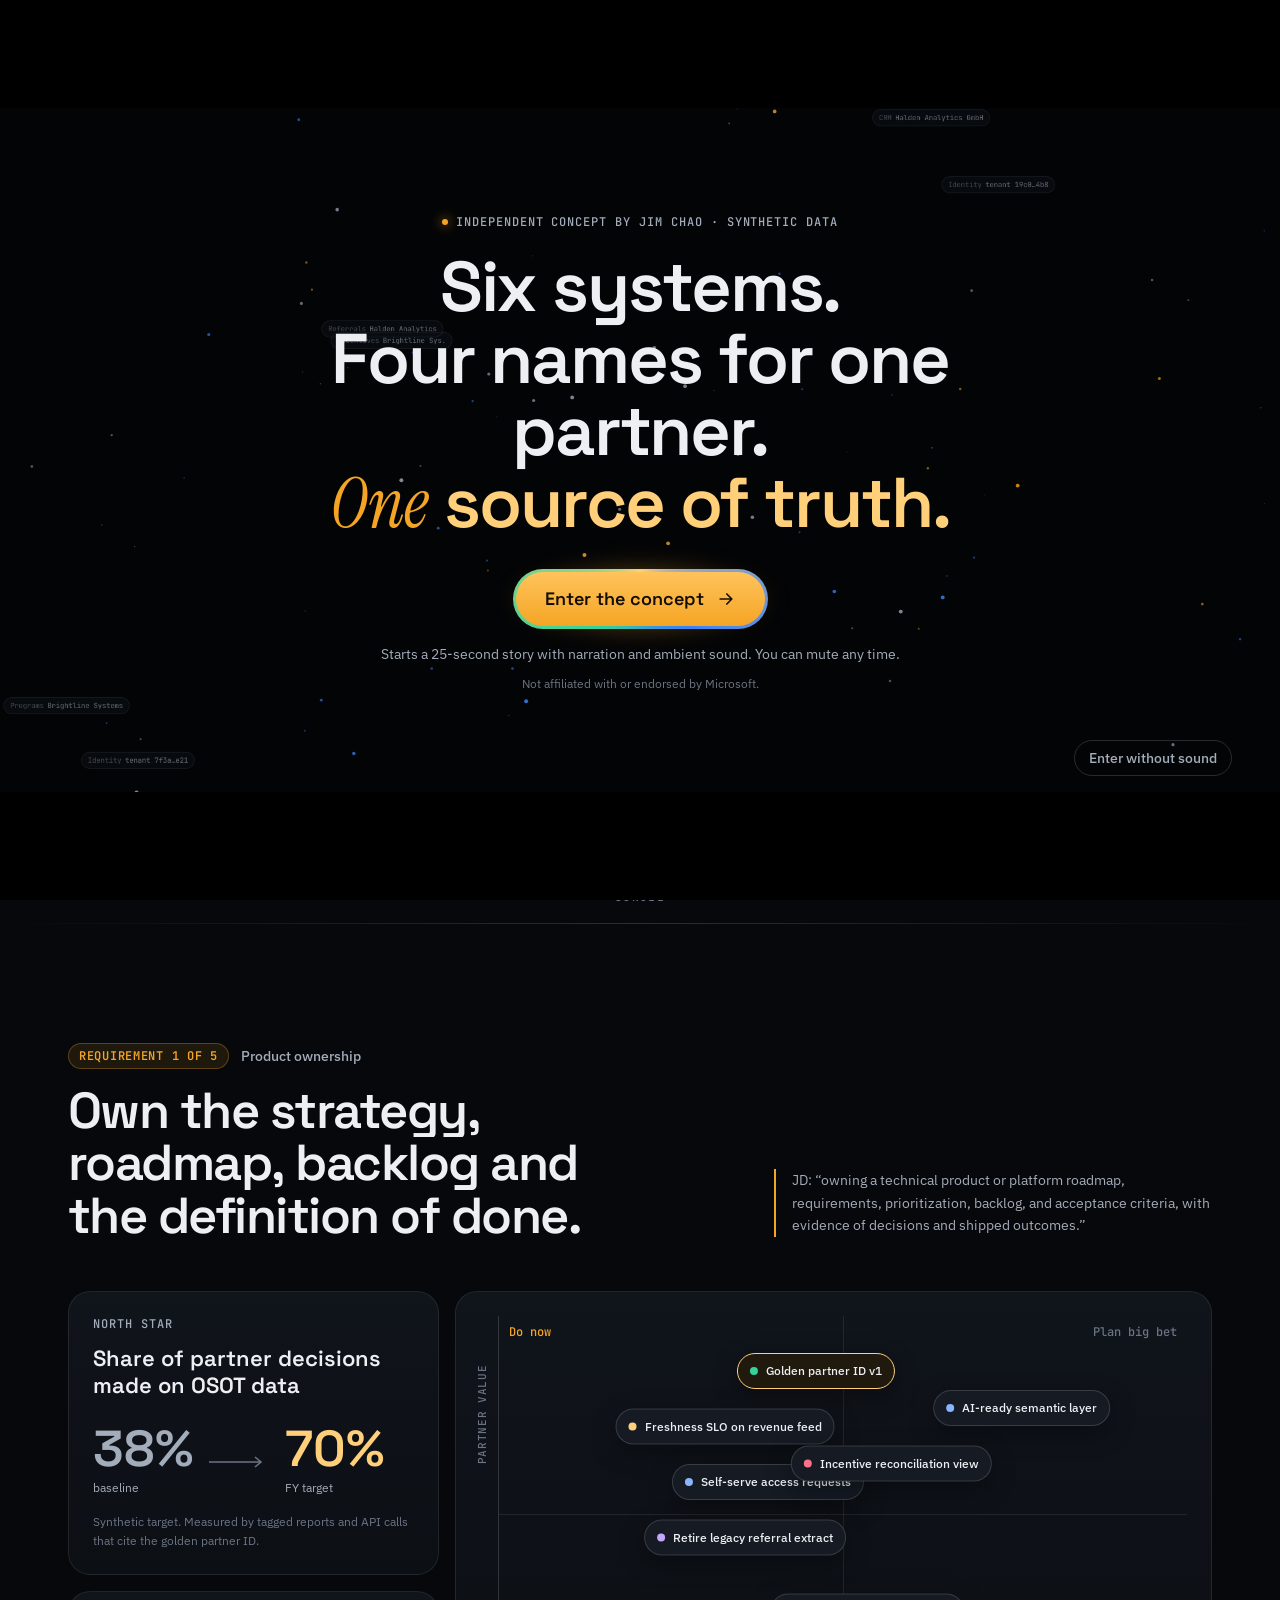
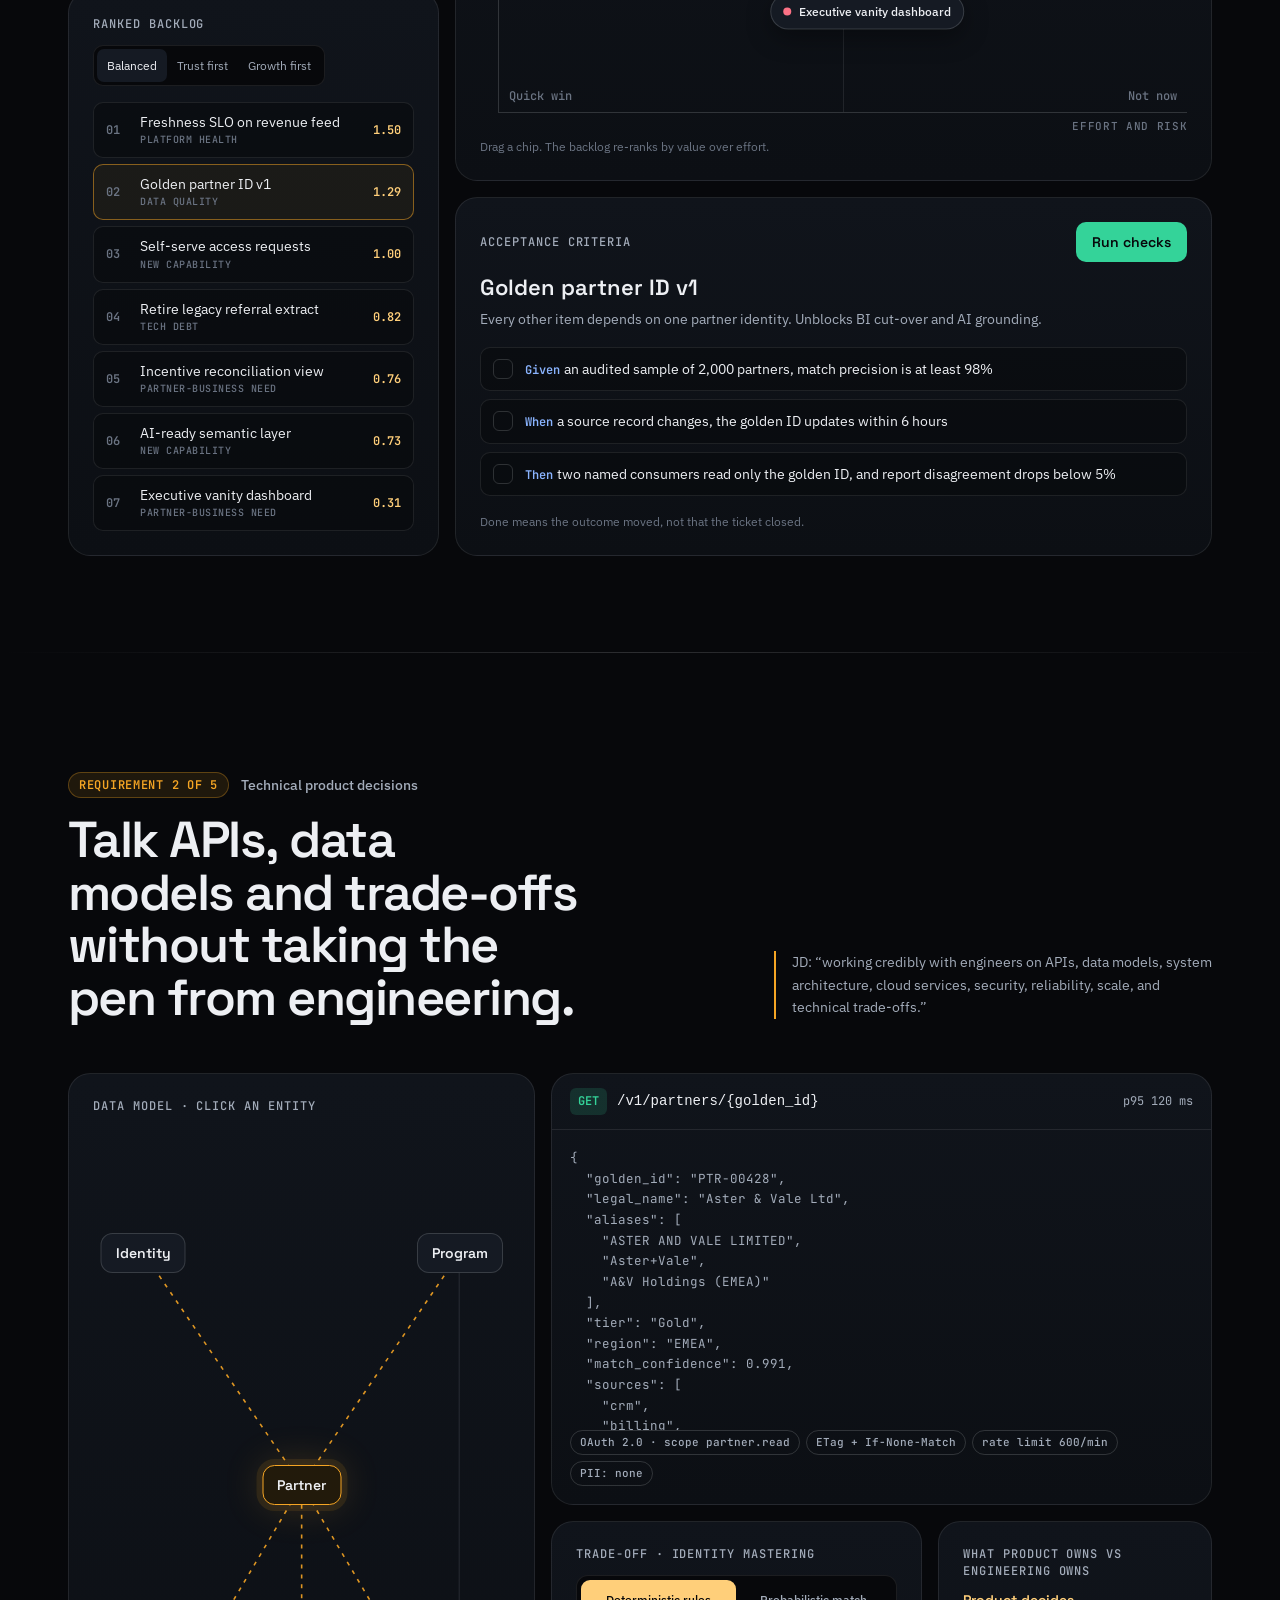
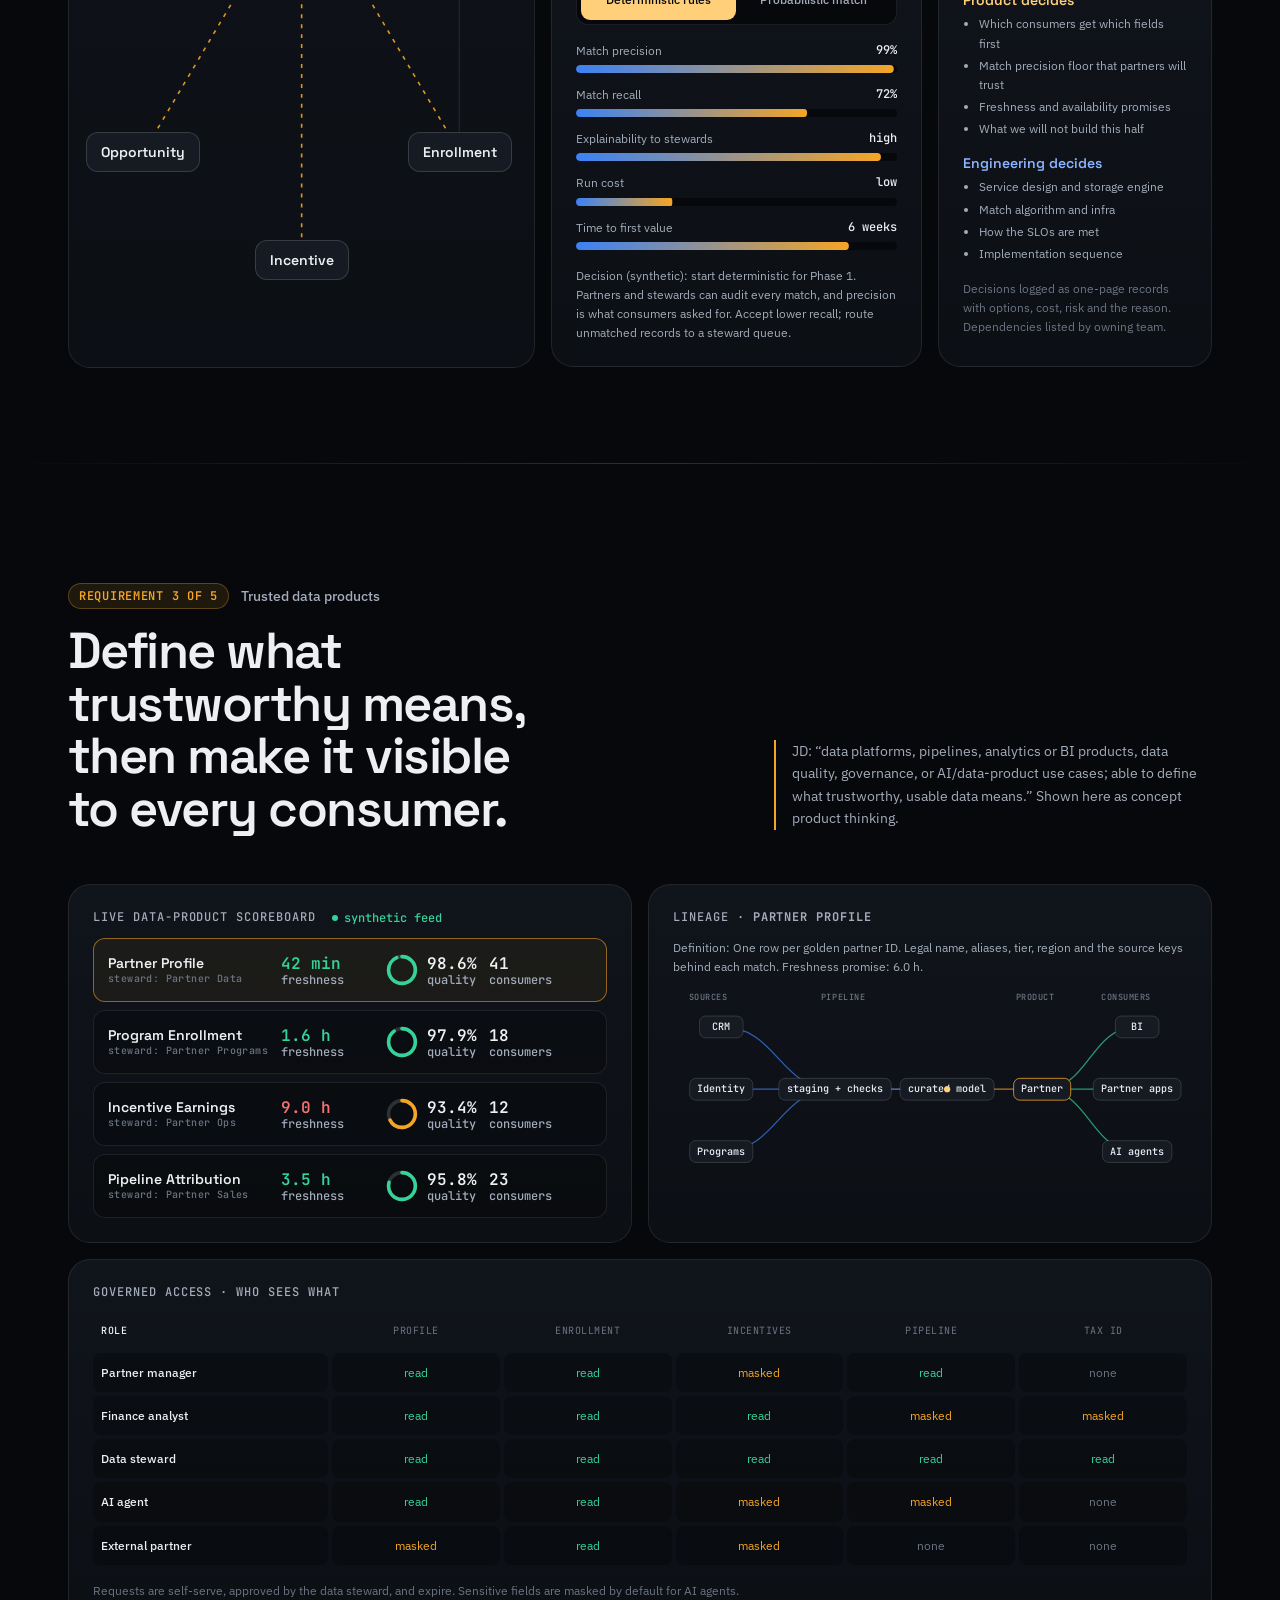
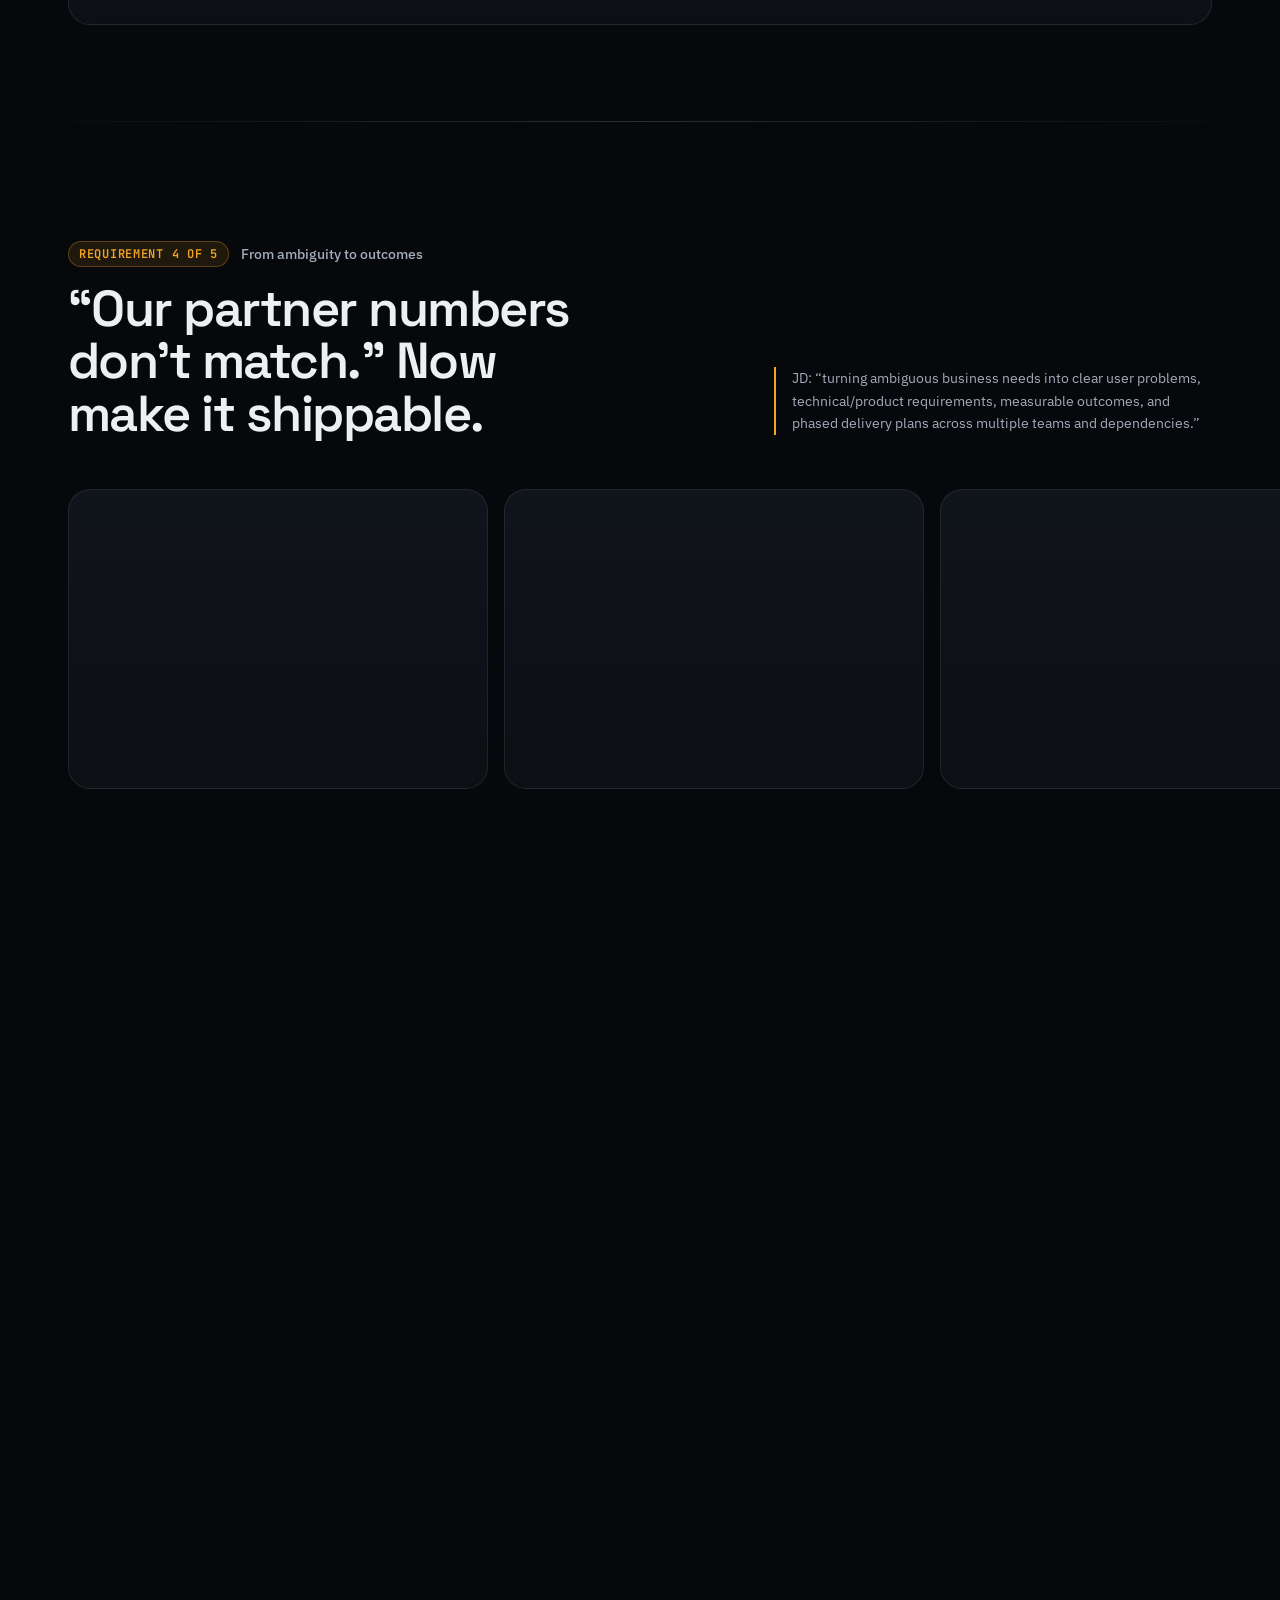
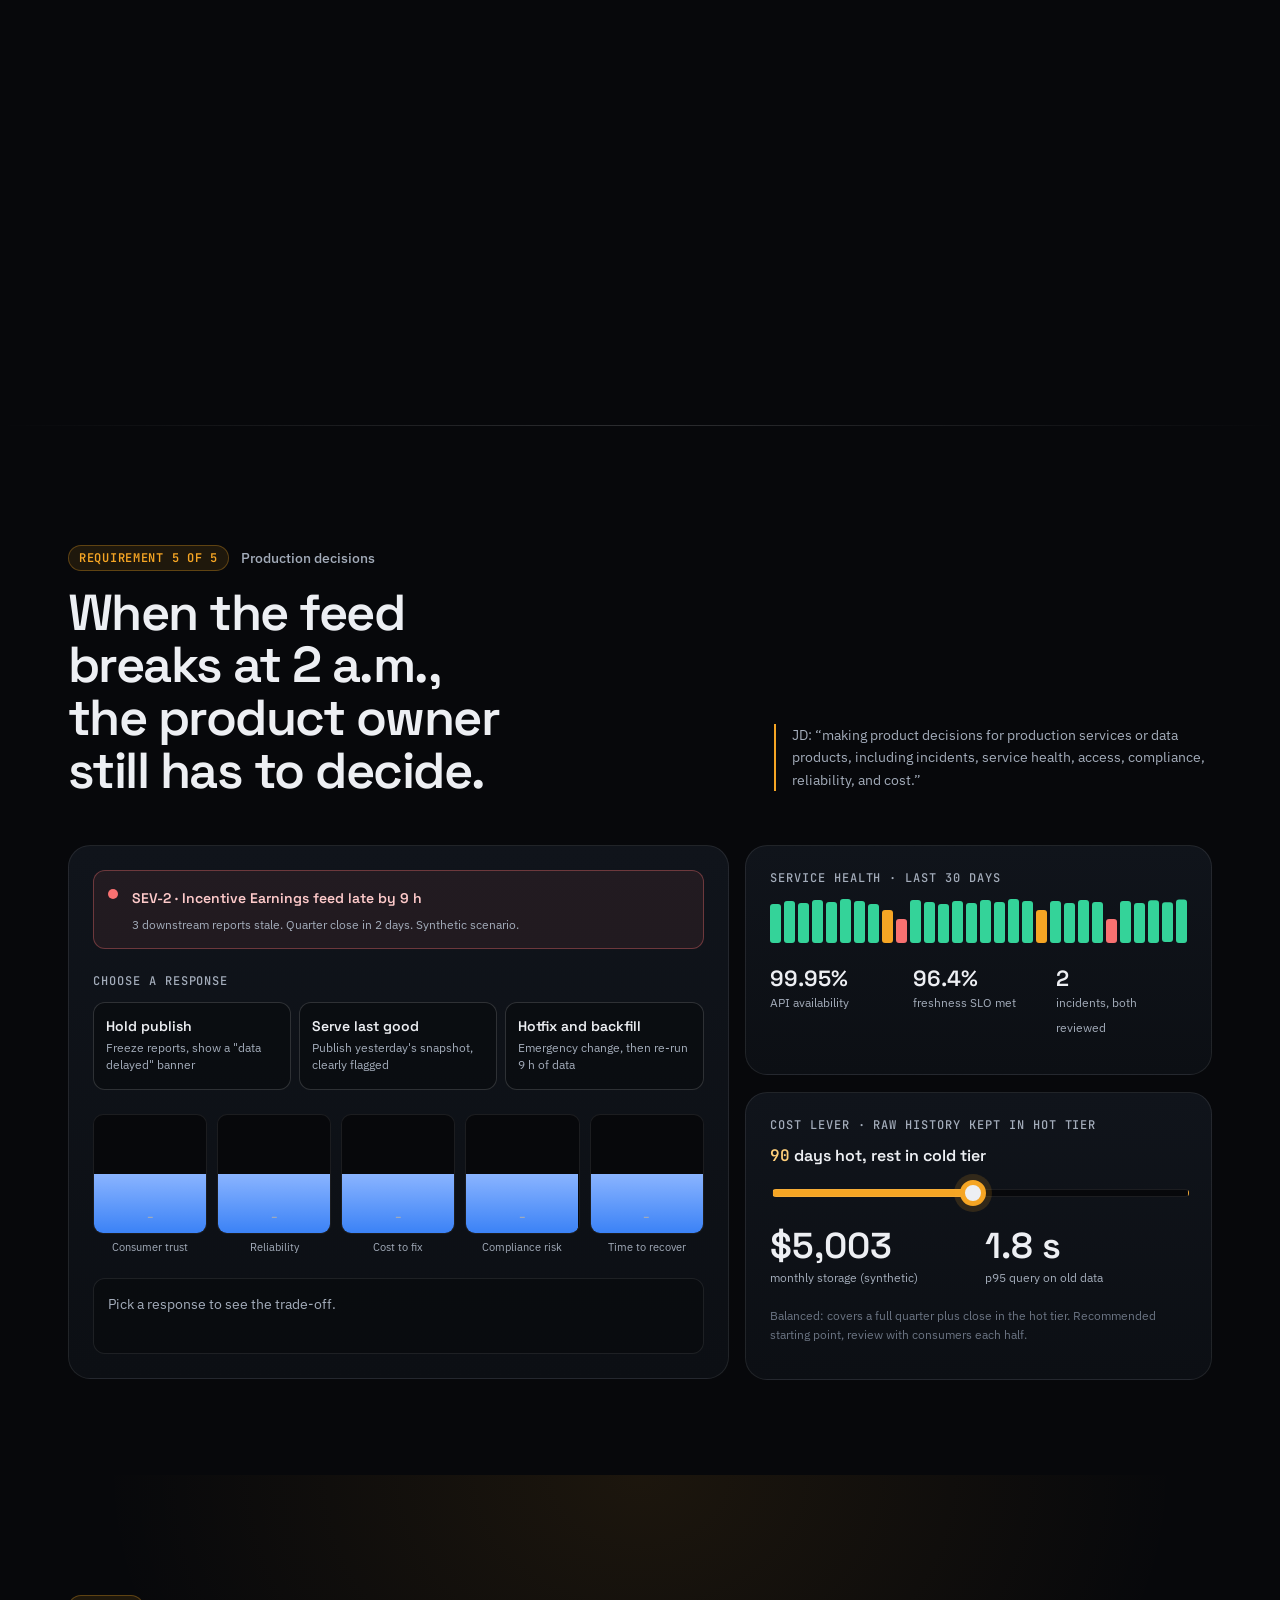
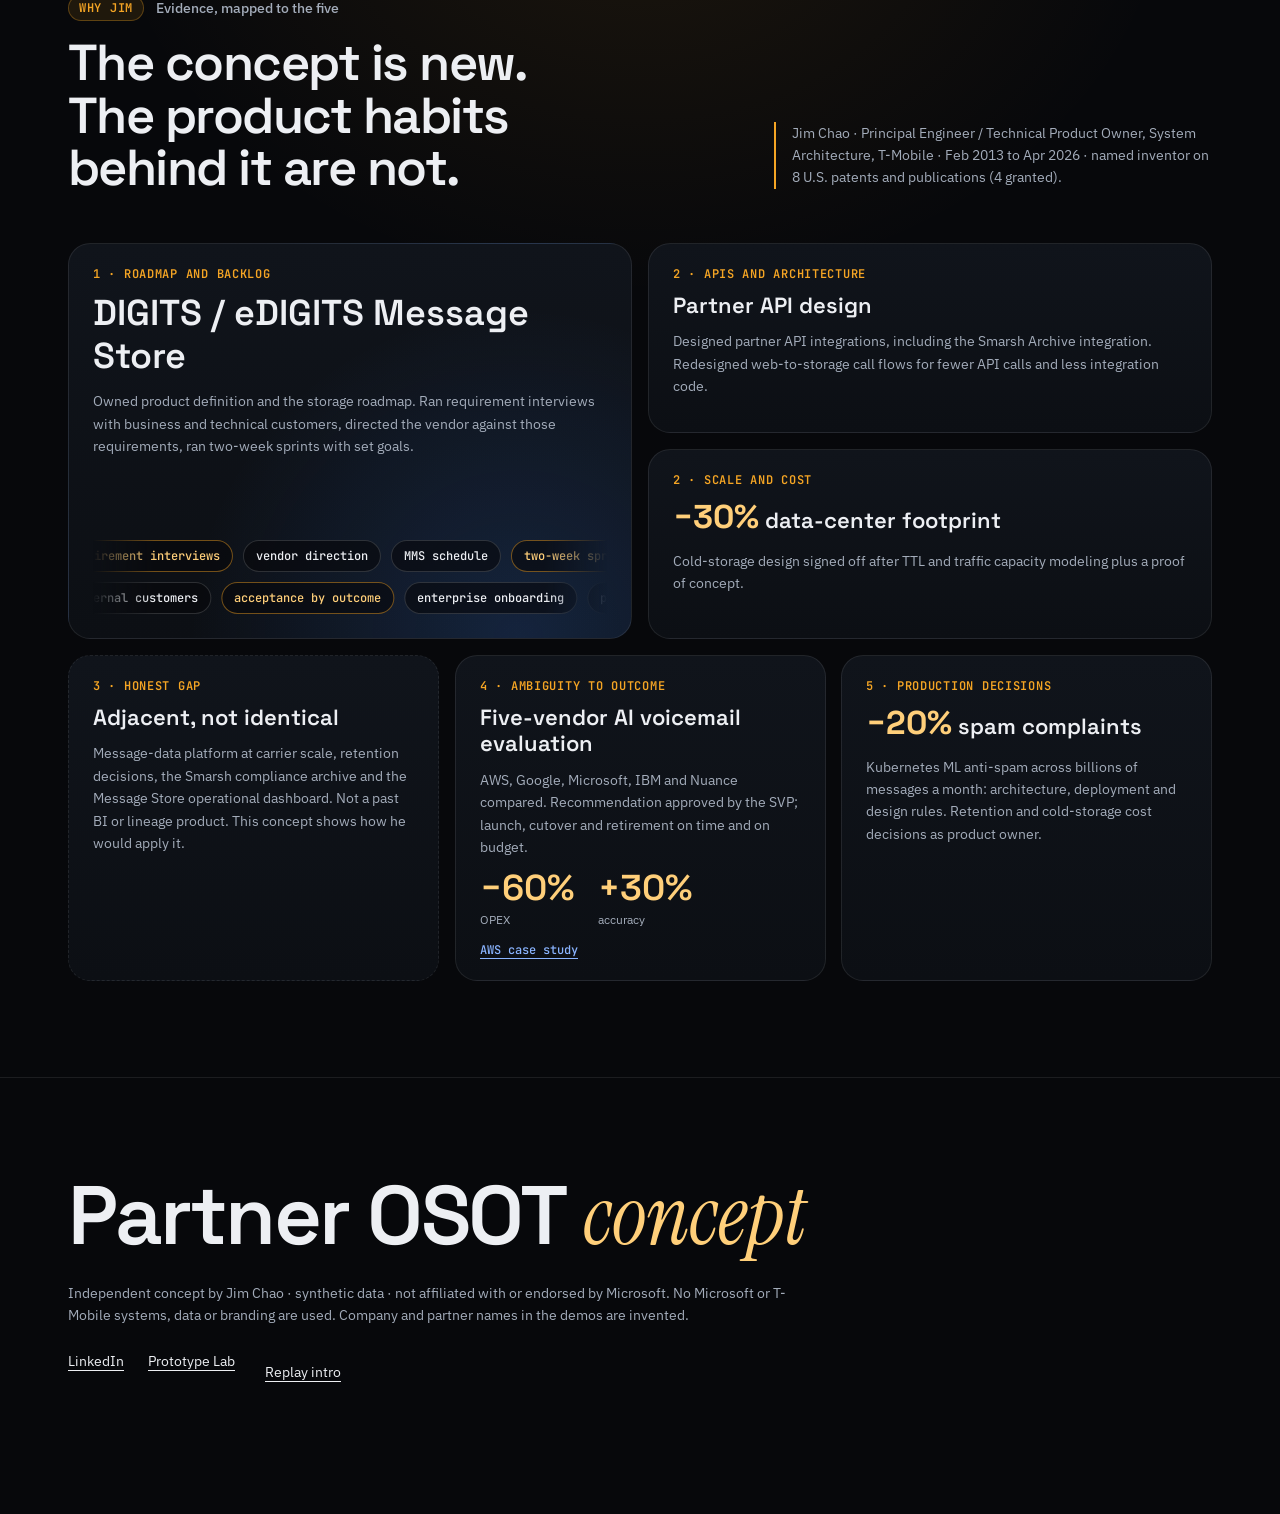
==== commit c71ea306: "Widen the story block and keep the golden ID on one line Co-Authored-By: Claude Opus 5.5 <noreply@an" ====
--- a/index.html
+++ b/index.html
@@ -9,7 +9,7 @@
 <link rel="preconnect" href="https://fonts.googleapis.com">
 <link rel="preconnect" href="https://fonts.gstatic.com" crossorigin>
 <link href="https://fonts.googleapis.com/css2?family=IBM+Plex+Sans:wght@400;500;600&family=Instrument+Serif:ital@0;1&family=JetBrains+Mono:wght@400;500;600&family=Space+Grotesk:wght@500;600;700&display=swap" rel="stylesheet">
-<link rel="stylesheet" href="assets/css/site.css?v=3">
+<link rel="stylesheet" href="assets/css/site.css?v=4">
 <link rel="icon" href="data:image/svg+xml,%3Csvg xmlns='http://www.w3.org/2000/svg' viewBox='0 0 32 32'%3E%3Crect width='32' height='32' rx='8' fill='%2307080b'/%3E%3Ccircle cx='16' cy='16' r='6' fill='%23f5a524'/%3E%3Ccircle cx='16' cy='16' r='11' fill='none' stroke='%233b82f6' stroke-width='2'/%3E%3C/svg%3E">
 </head>
 <body class="is-intro">
@@ -333,7 +333,7 @@
 <script src="assets/vendor/anime.min.js"></script>
 <script src="assets/vendor/motion.min.js"></script>
 <script src="assets/vendor/lenis.min.js"></script>
-<script src="assets/js/audio.js?v=3"></script>
-<script src="assets/js/app.js?v=3"></script>
+<script src="assets/js/audio.js?v=4"></script>
+<script src="assets/js/app.js?v=4"></script>
 </body>
 </html>
--- a/assets/css/site.css
+++ b/assets/css/site.css
@@ -438,11 +438,11 @@
 }
 
 /* Opening story: typed text in sync with the narration */
-.story{position:relative;z-index:5;max-width:760px;padding:0 var(--gutter);text-align:left}
+.story{position:relative;z-index:5;width:min(780px,100vw);box-sizing:border-box;padding:0 var(--gutter);text-align:left}
 .story[hidden]{display:none}
 .story__kicker{margin:0 0 var(--s4);font-size:var(--t-xs);letter-spacing:.08em;text-transform:uppercase;color:var(--amber-2)}
 .story__text{margin:0;min-height:7.2em;font:500 clamp(1.25rem,.9rem + 1.6vw,2.05rem)/1.4 var(--f-display);letter-spacing:-.01em;color:var(--text)}
-.story__text .w{opacity:0;filter:blur(6px);transition:opacity .28s ease,filter .28s ease}
+.story__text .w{white-space:nowrap;opacity:0;filter:blur(6px);transition:opacity .28s ease,filter .28s ease}
 .story__text .w.on{opacity:1;filter:none}
 .story__text .w.hl{color:var(--amber-2)}
 .story__text .caret{display:inline-block;width:.08em;height:1em;margin-left:.08em;vertical-align:-.12em;background:var(--amber);animation:blink 1s steps(1) infinite}
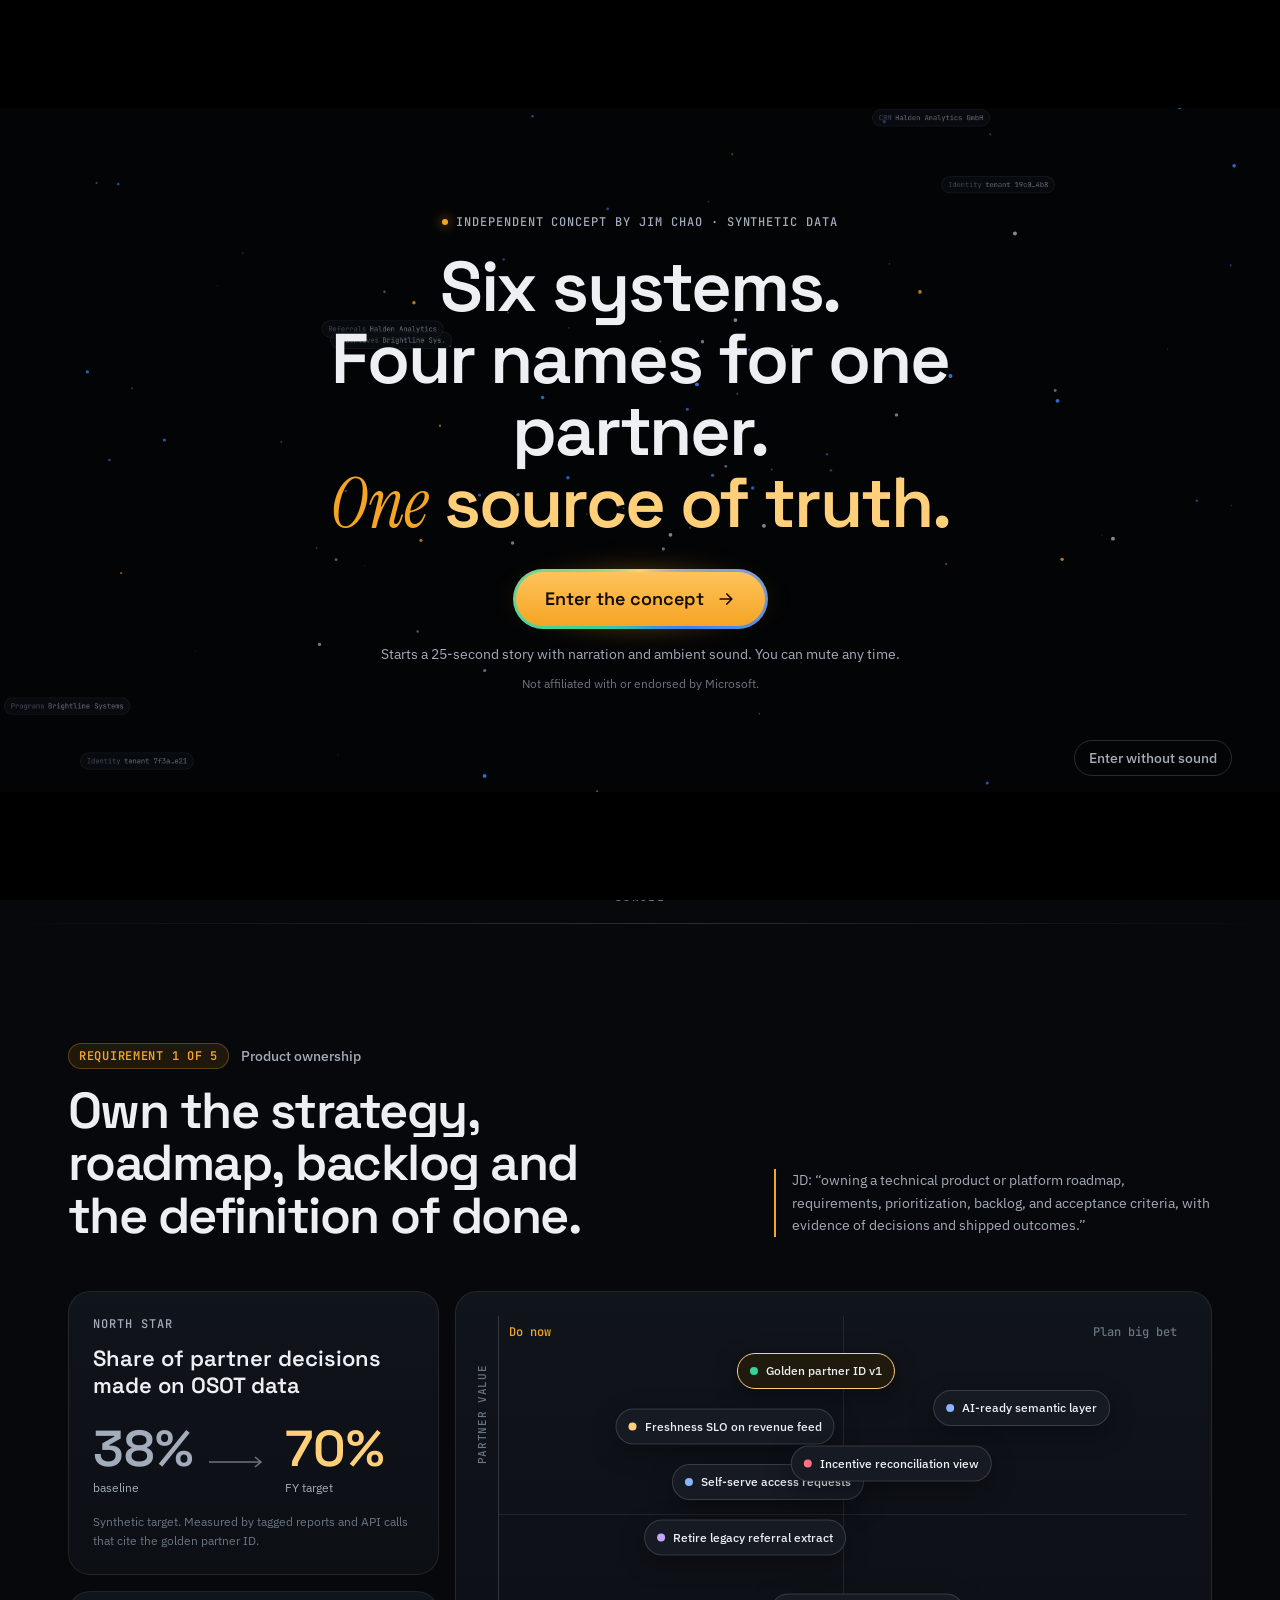
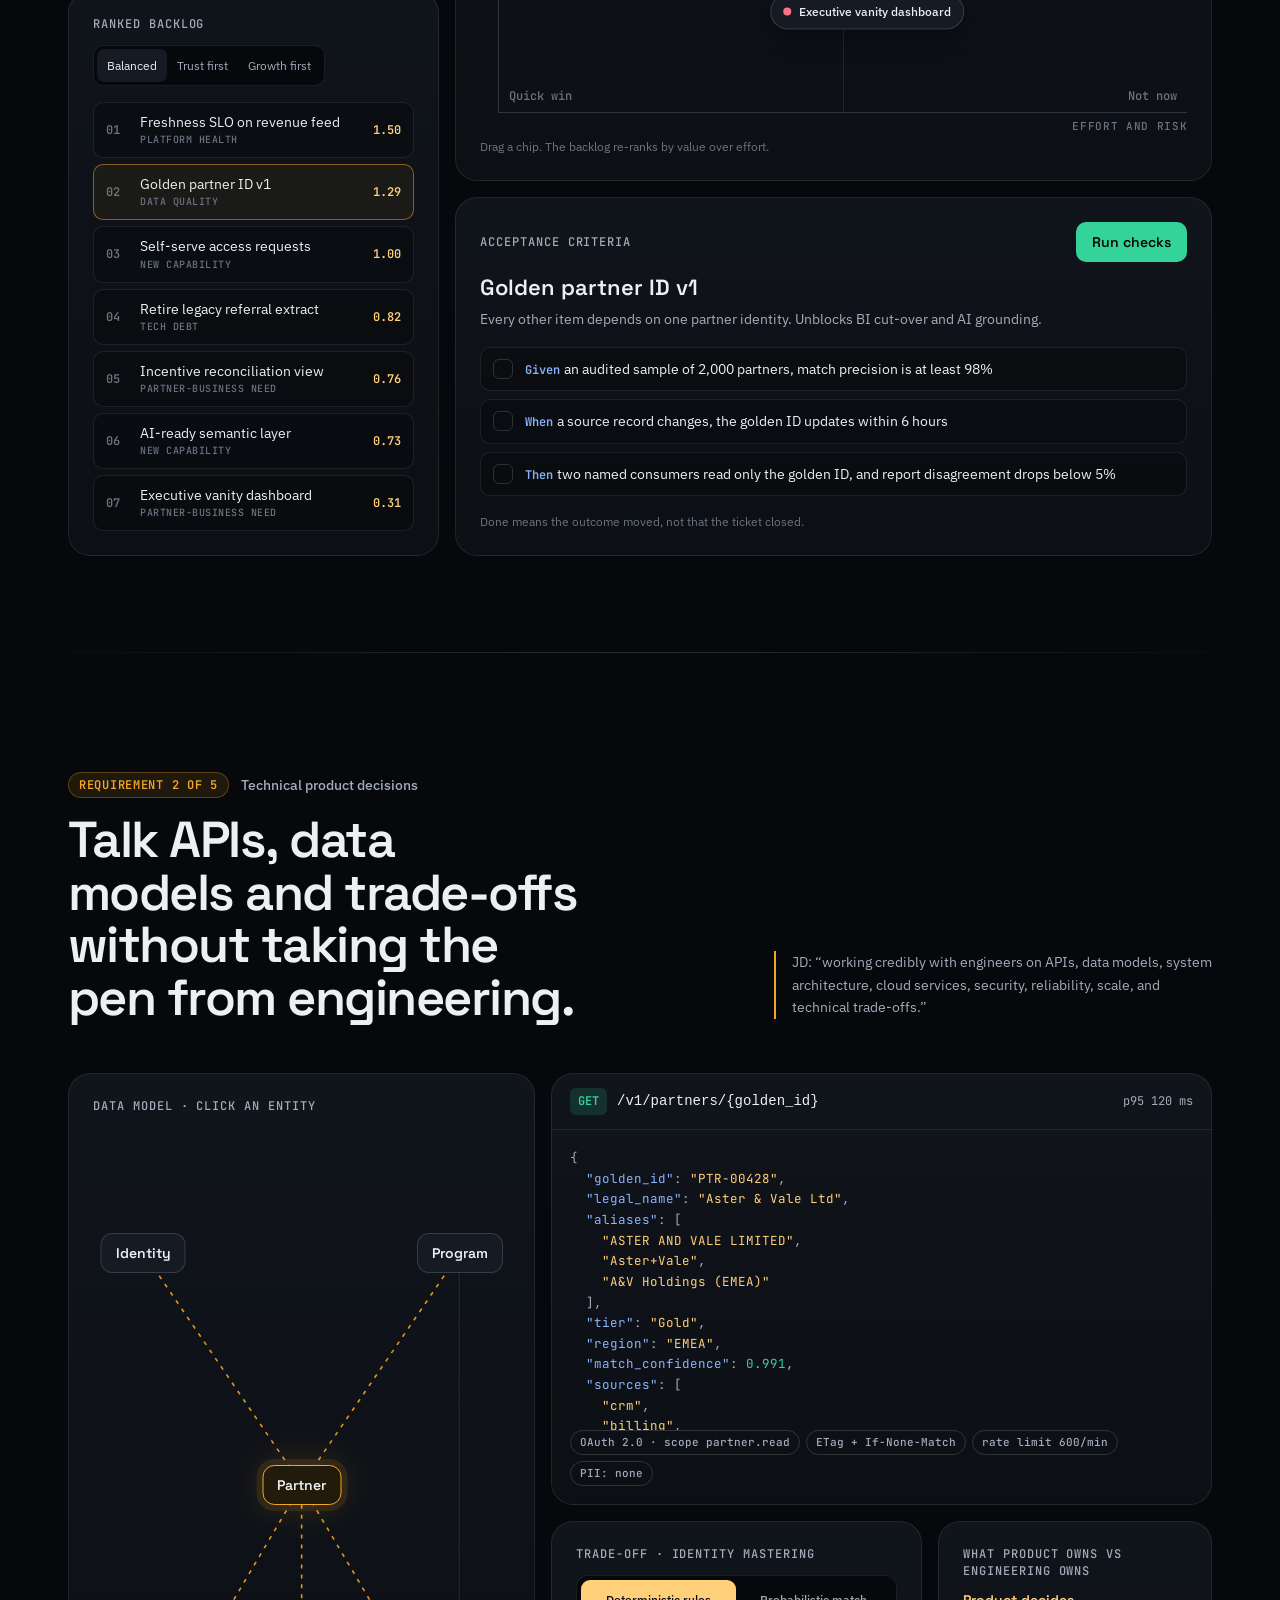
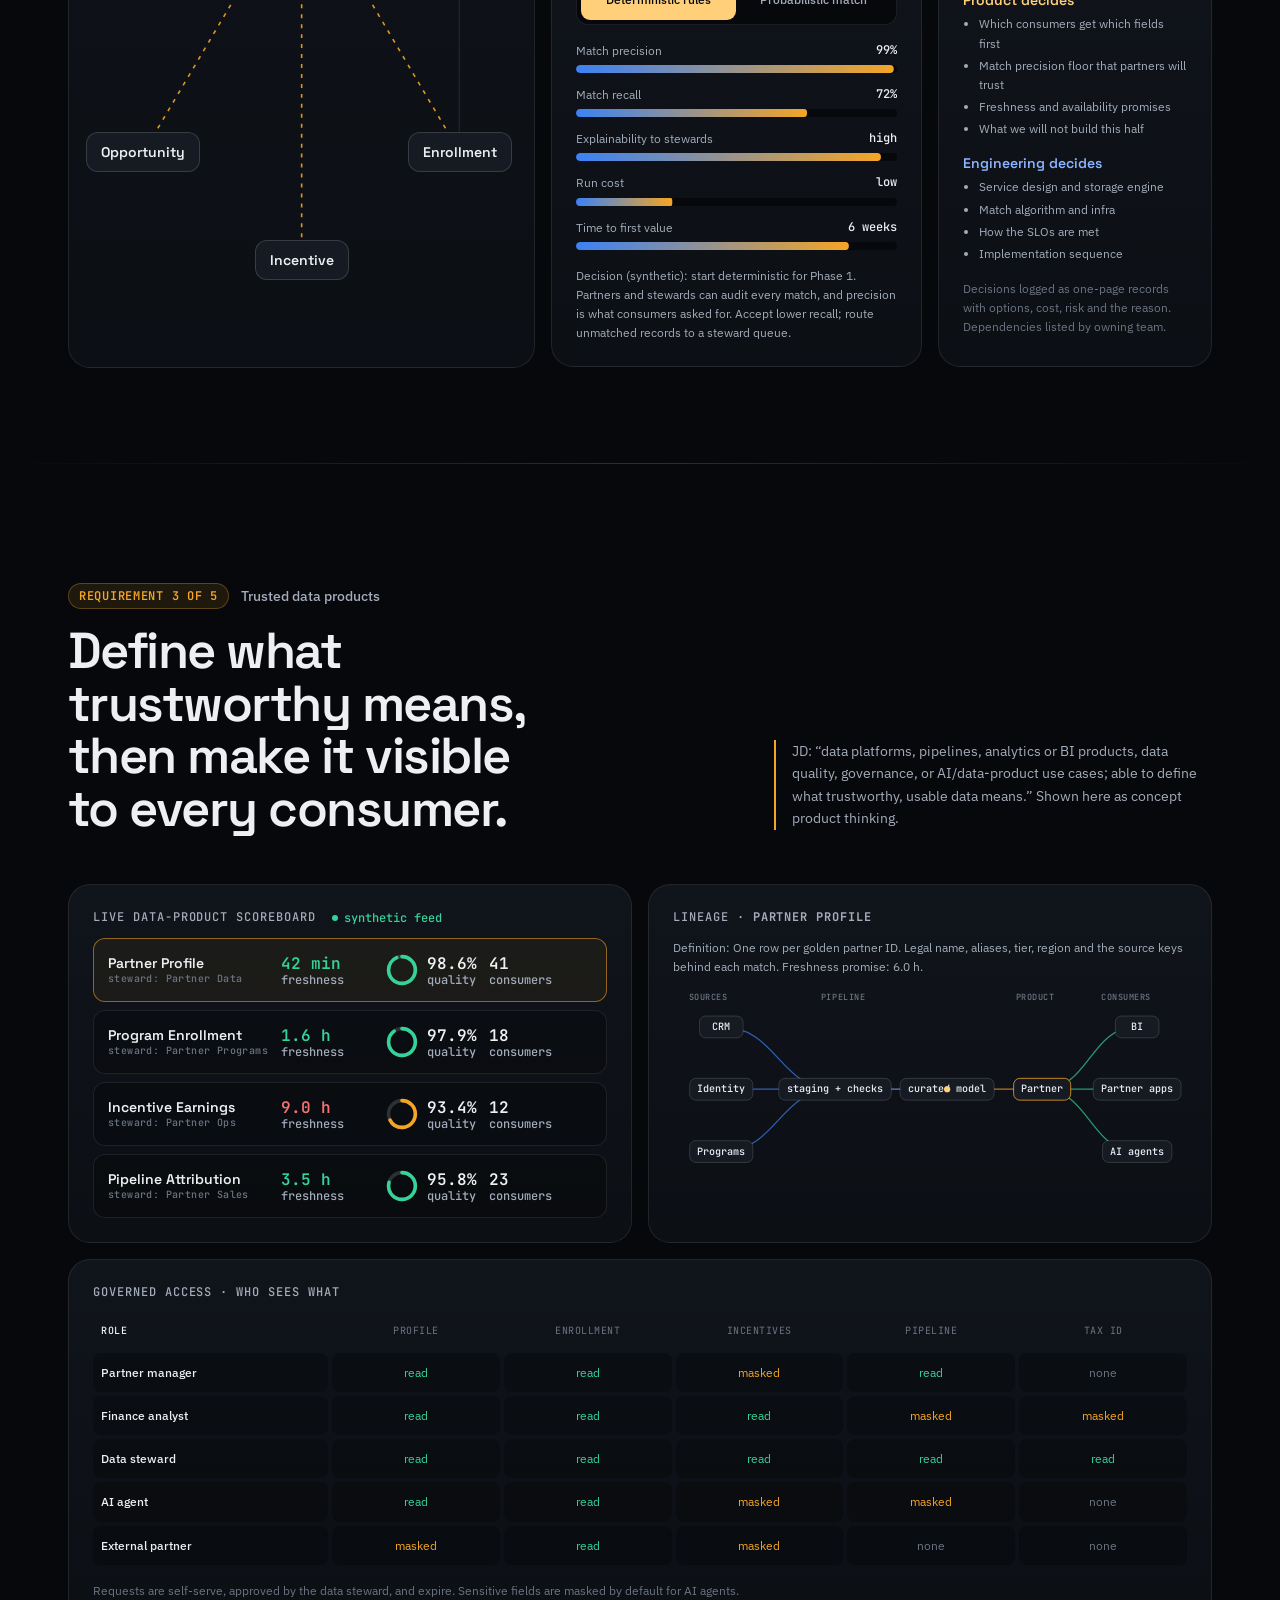
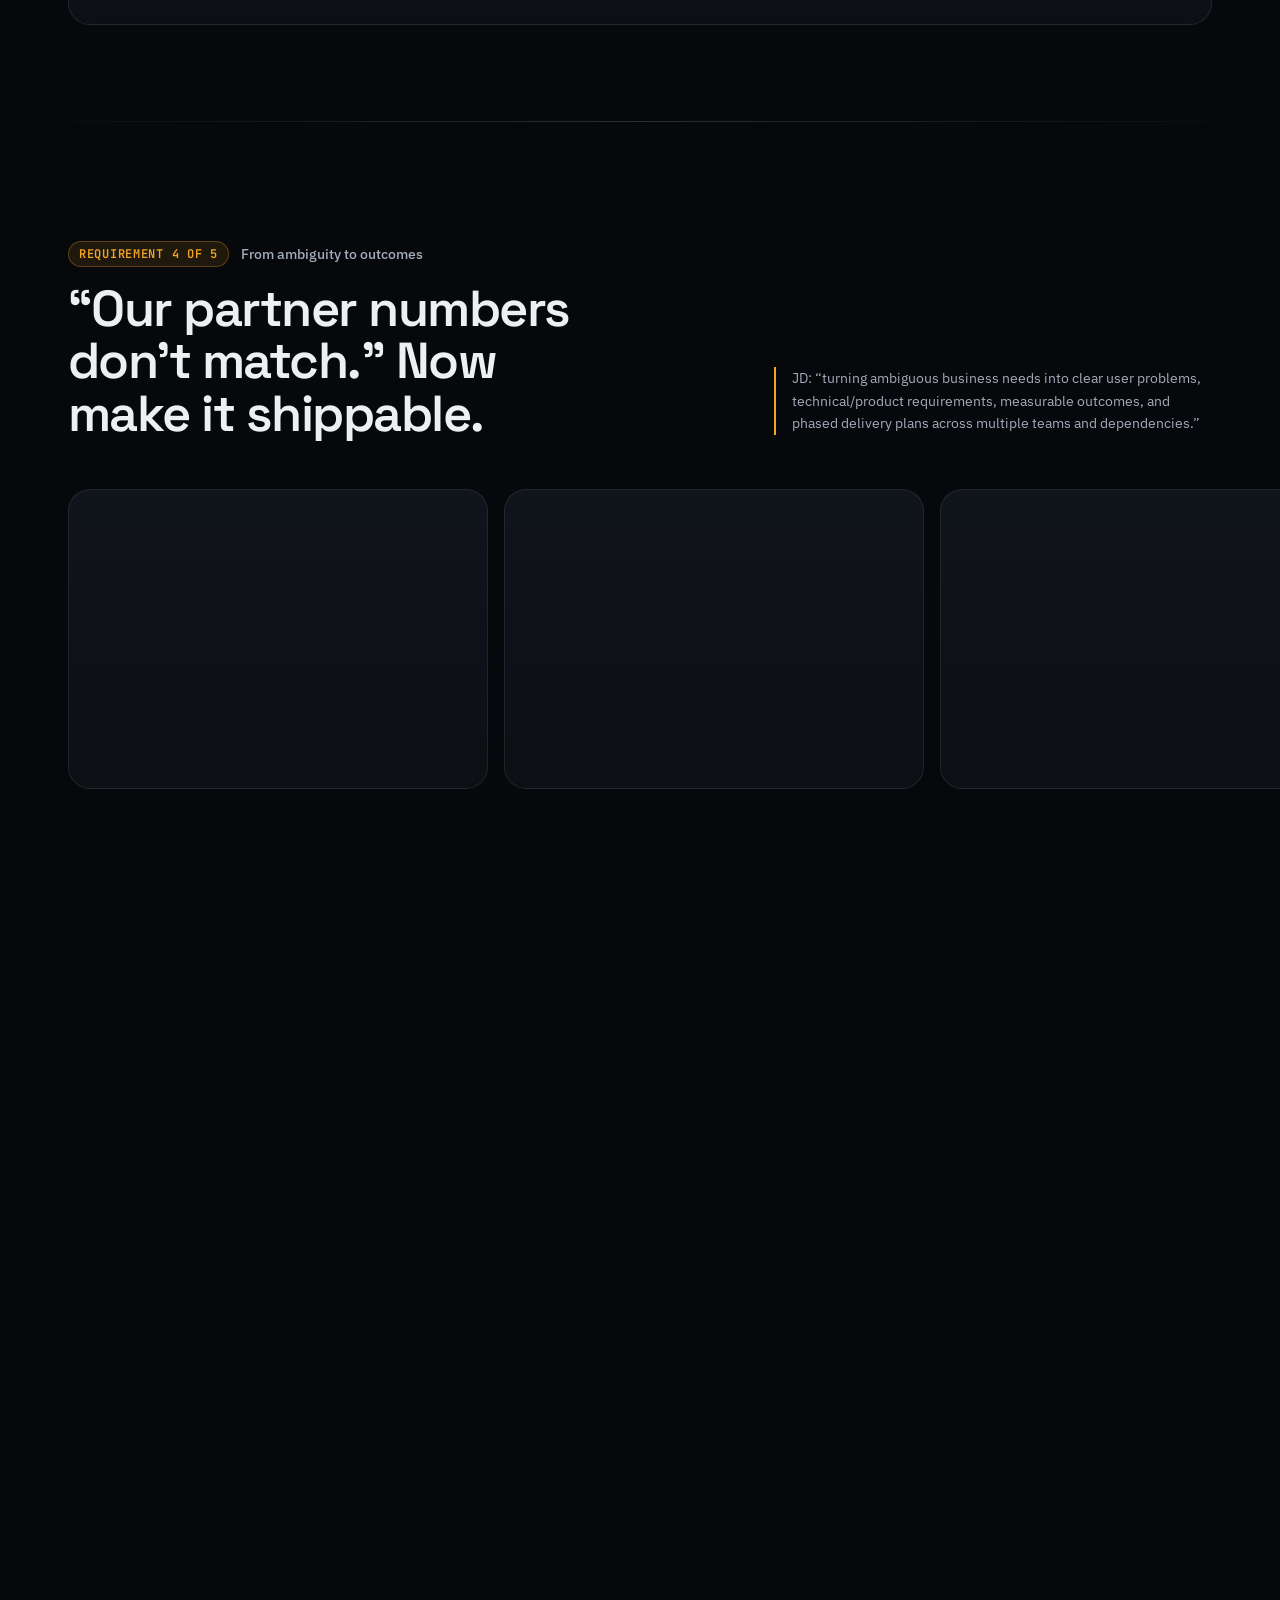
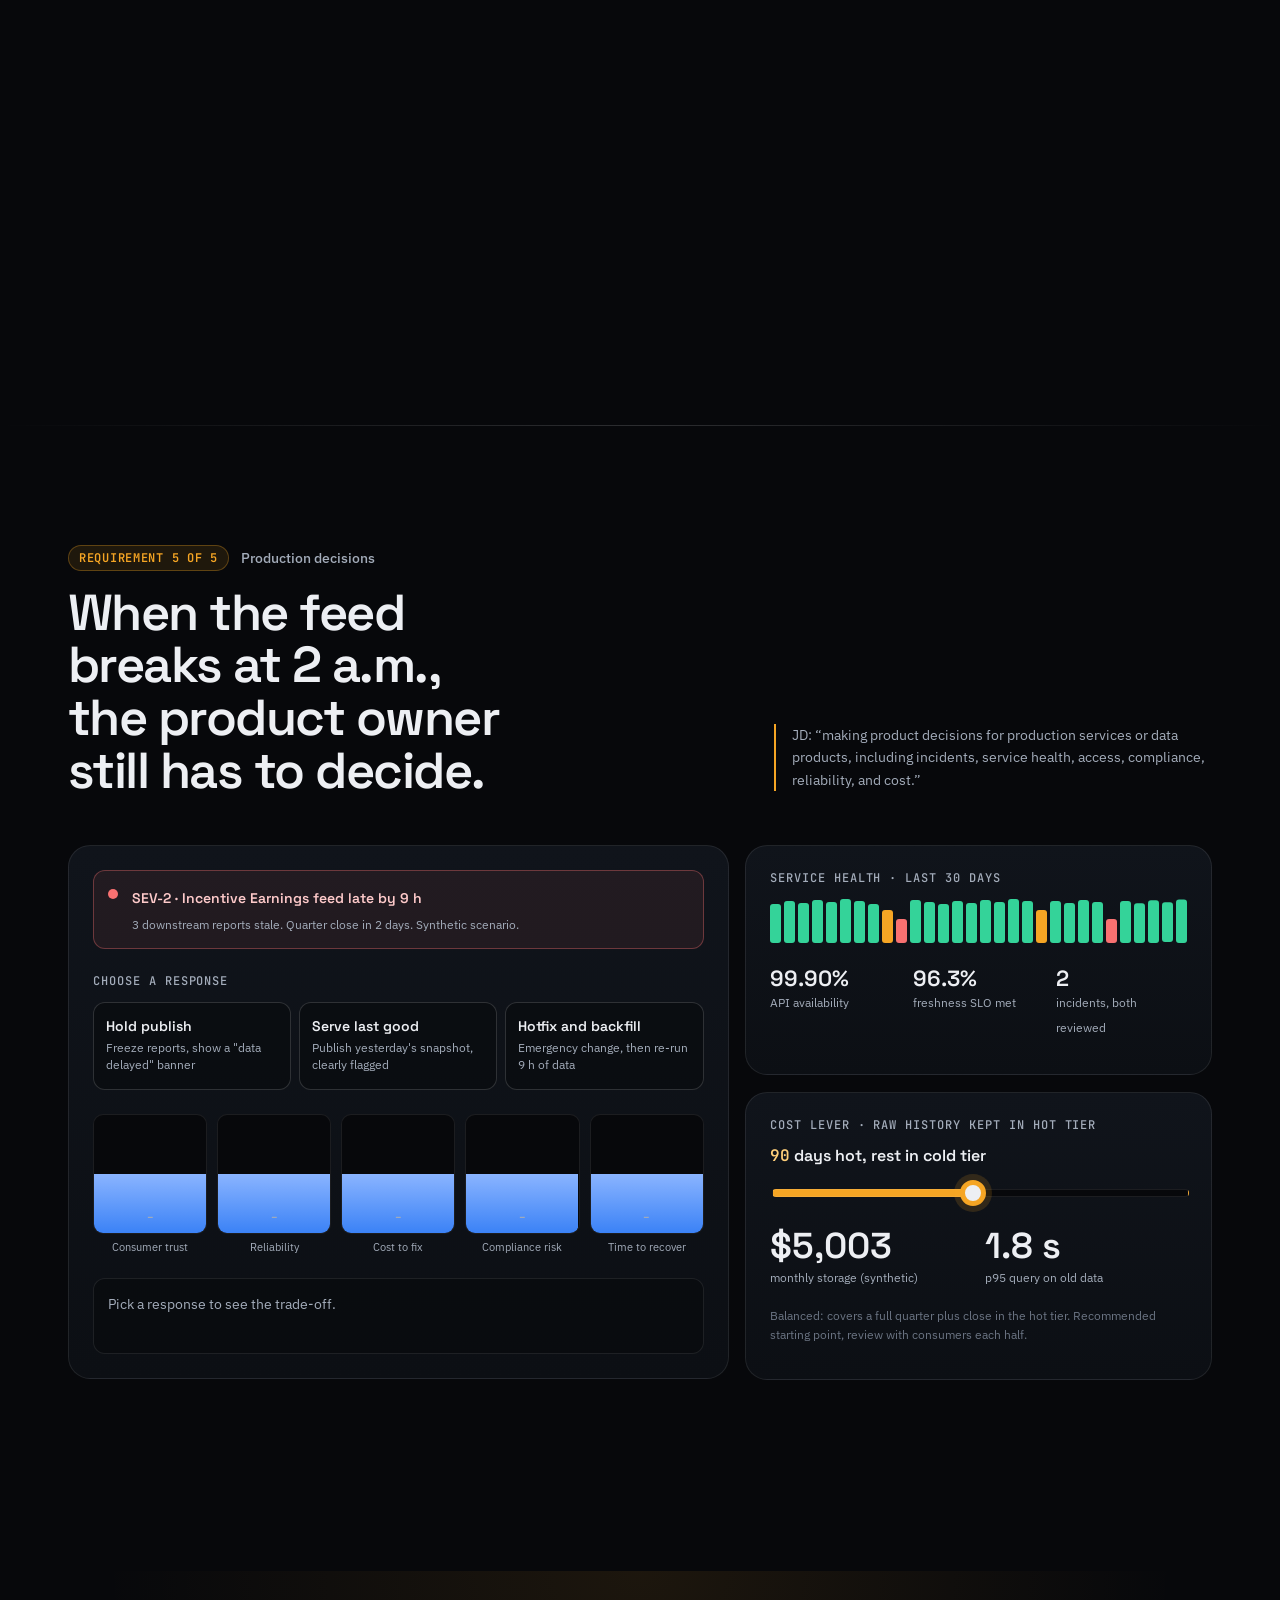
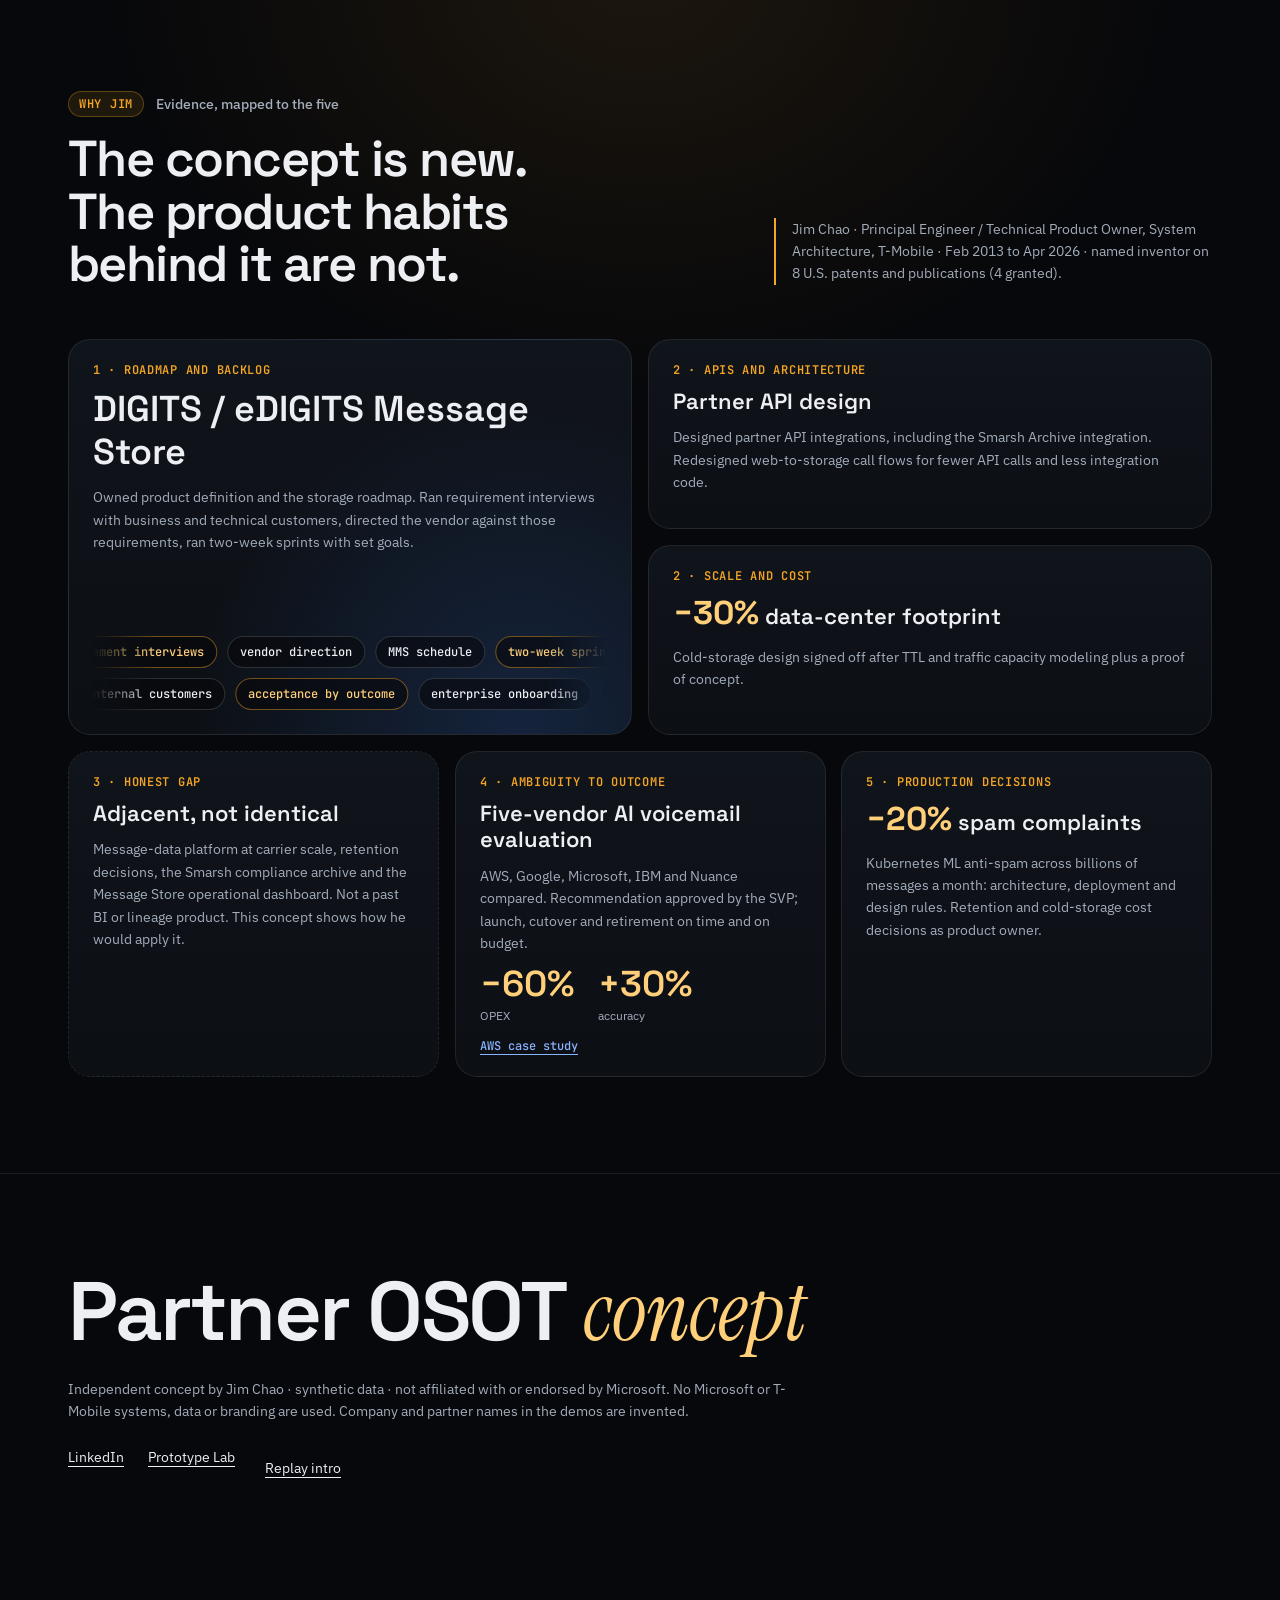
==== commit 2665f037: "Show requirement cards as soon as they are on screen; give requirement 5 more room Cards were hidden" ====
--- a/index.html
+++ b/index.html
@@ -9,7 +9,7 @@
 <link rel="preconnect" href="https://fonts.googleapis.com">
 <link rel="preconnect" href="https://fonts.gstatic.com" crossorigin>
 <link href="https://fonts.googleapis.com/css2?family=IBM+Plex+Sans:wght@400;500;600&family=Instrument+Serif:ital@0;1&family=JetBrains+Mono:wght@400;500;600&family=Space+Grotesk:wght@500;600;700&display=swap" rel="stylesheet">
-<link rel="stylesheet" href="assets/css/site.css?v=4">
+<link rel="stylesheet" href="assets/css/site.css?v=5">
 <link rel="icon" href="data:image/svg+xml,%3Csvg xmlns='http://www.w3.org/2000/svg' viewBox='0 0 32 32'%3E%3Crect width='32' height='32' rx='8' fill='%2307080b'/%3E%3Ccircle cx='16' cy='16' r='6' fill='%23f5a524'/%3E%3Ccircle cx='16' cy='16' r='11' fill='none' stroke='%233b82f6' stroke-width='2'/%3E%3C/svg%3E">
 </head>
 <body class="is-intro">
@@ -333,7 +333,7 @@
 <script src="assets/vendor/anime.min.js"></script>
 <script src="assets/vendor/motion.min.js"></script>
 <script src="assets/vendor/lenis.min.js"></script>
-<script src="assets/js/audio.js?v=4"></script>
-<script src="assets/js/app.js?v=4"></script>
+<script src="assets/js/audio.js?v=5"></script>
+<script src="assets/js/app.js?v=5"></script>
 </body>
 </html>
--- a/assets/css/site.css
+++ b/assets/css/site.css
@@ -455,3 +455,6 @@
 .story__skip:hover{color:var(--text);border-color:var(--text)}
 .rec.is-hero{color:var(--amber-2);border-color:rgba(245,165,36,.6);background:rgba(245,165,36,.1);z-index:3}
 @media (prefers-reduced-motion: reduce){.story__text .w{transition:none}.story__text .caret{animation:none}.story__id{transition:none}}
+
+/* Requirement 5 gets the same room as the others before Why Jim */
+#r5{min-height:100vh;padding-bottom:calc(var(--s9) * 2)}
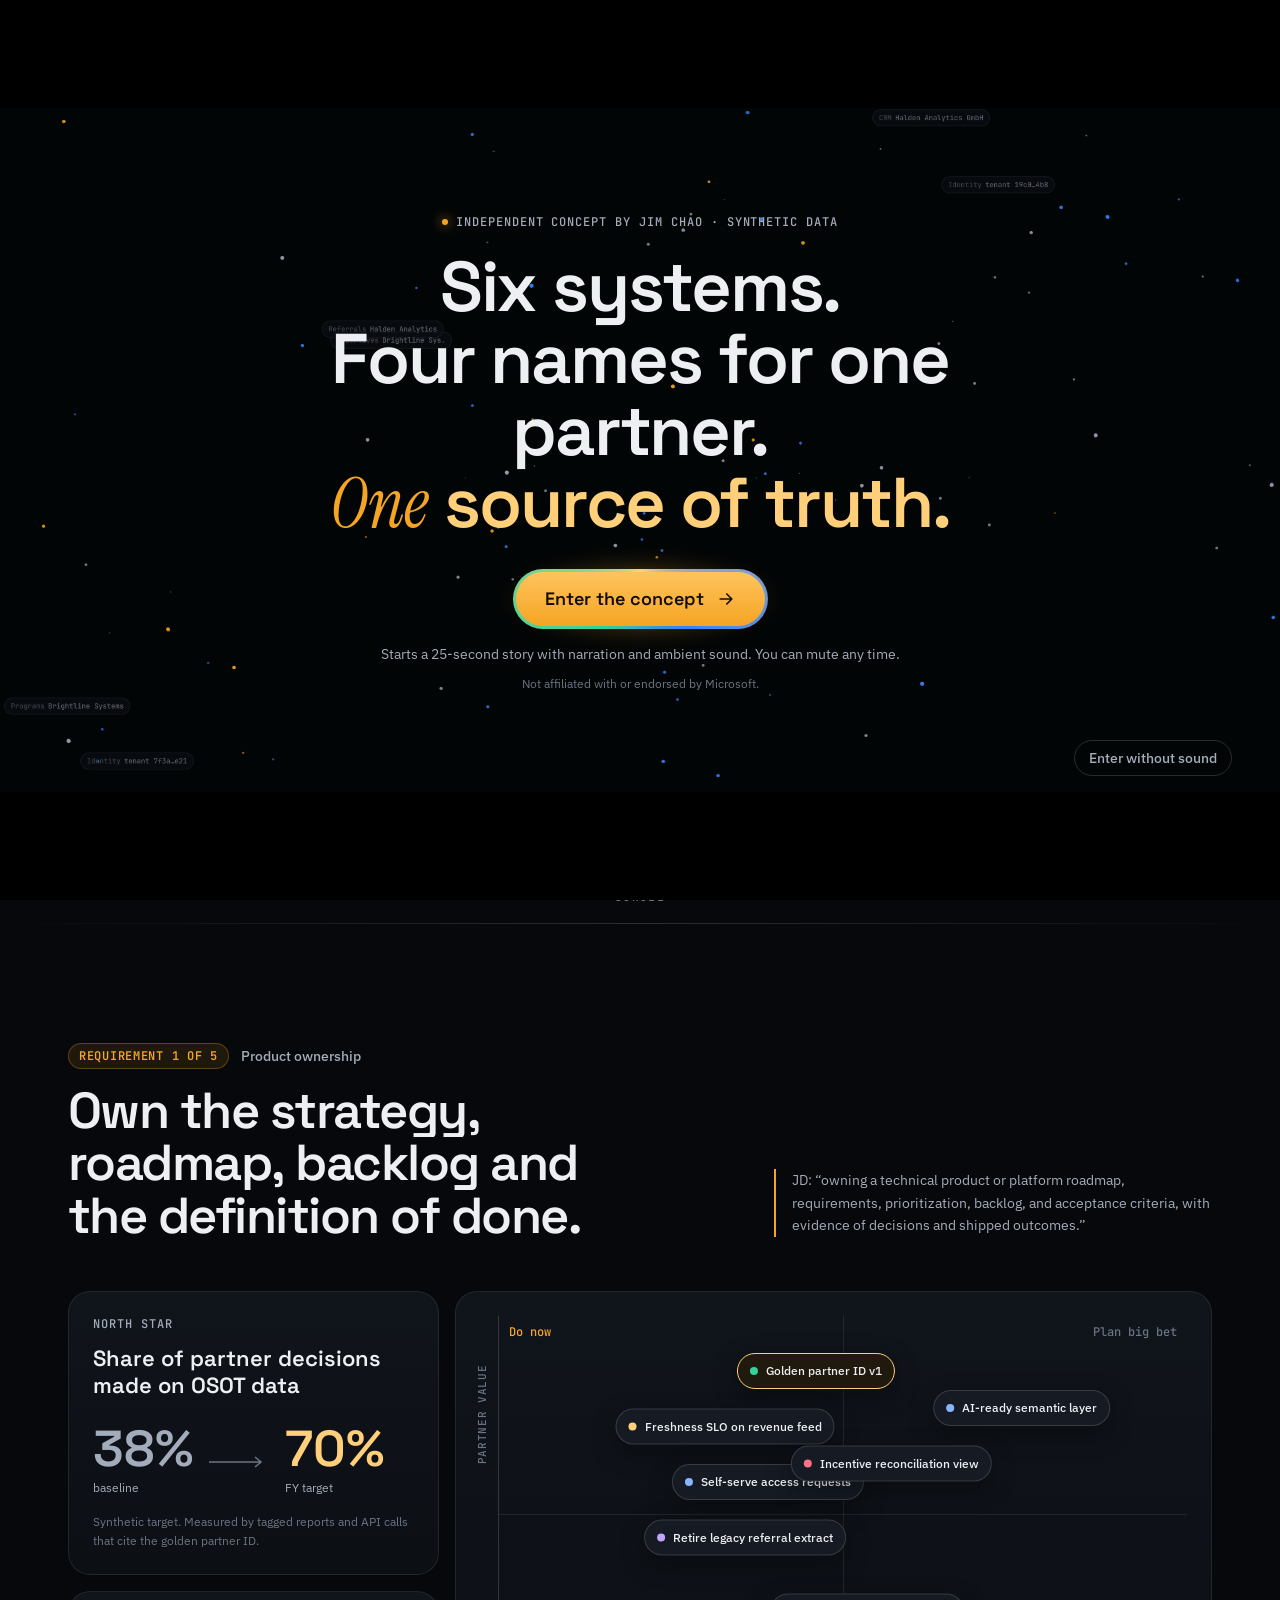
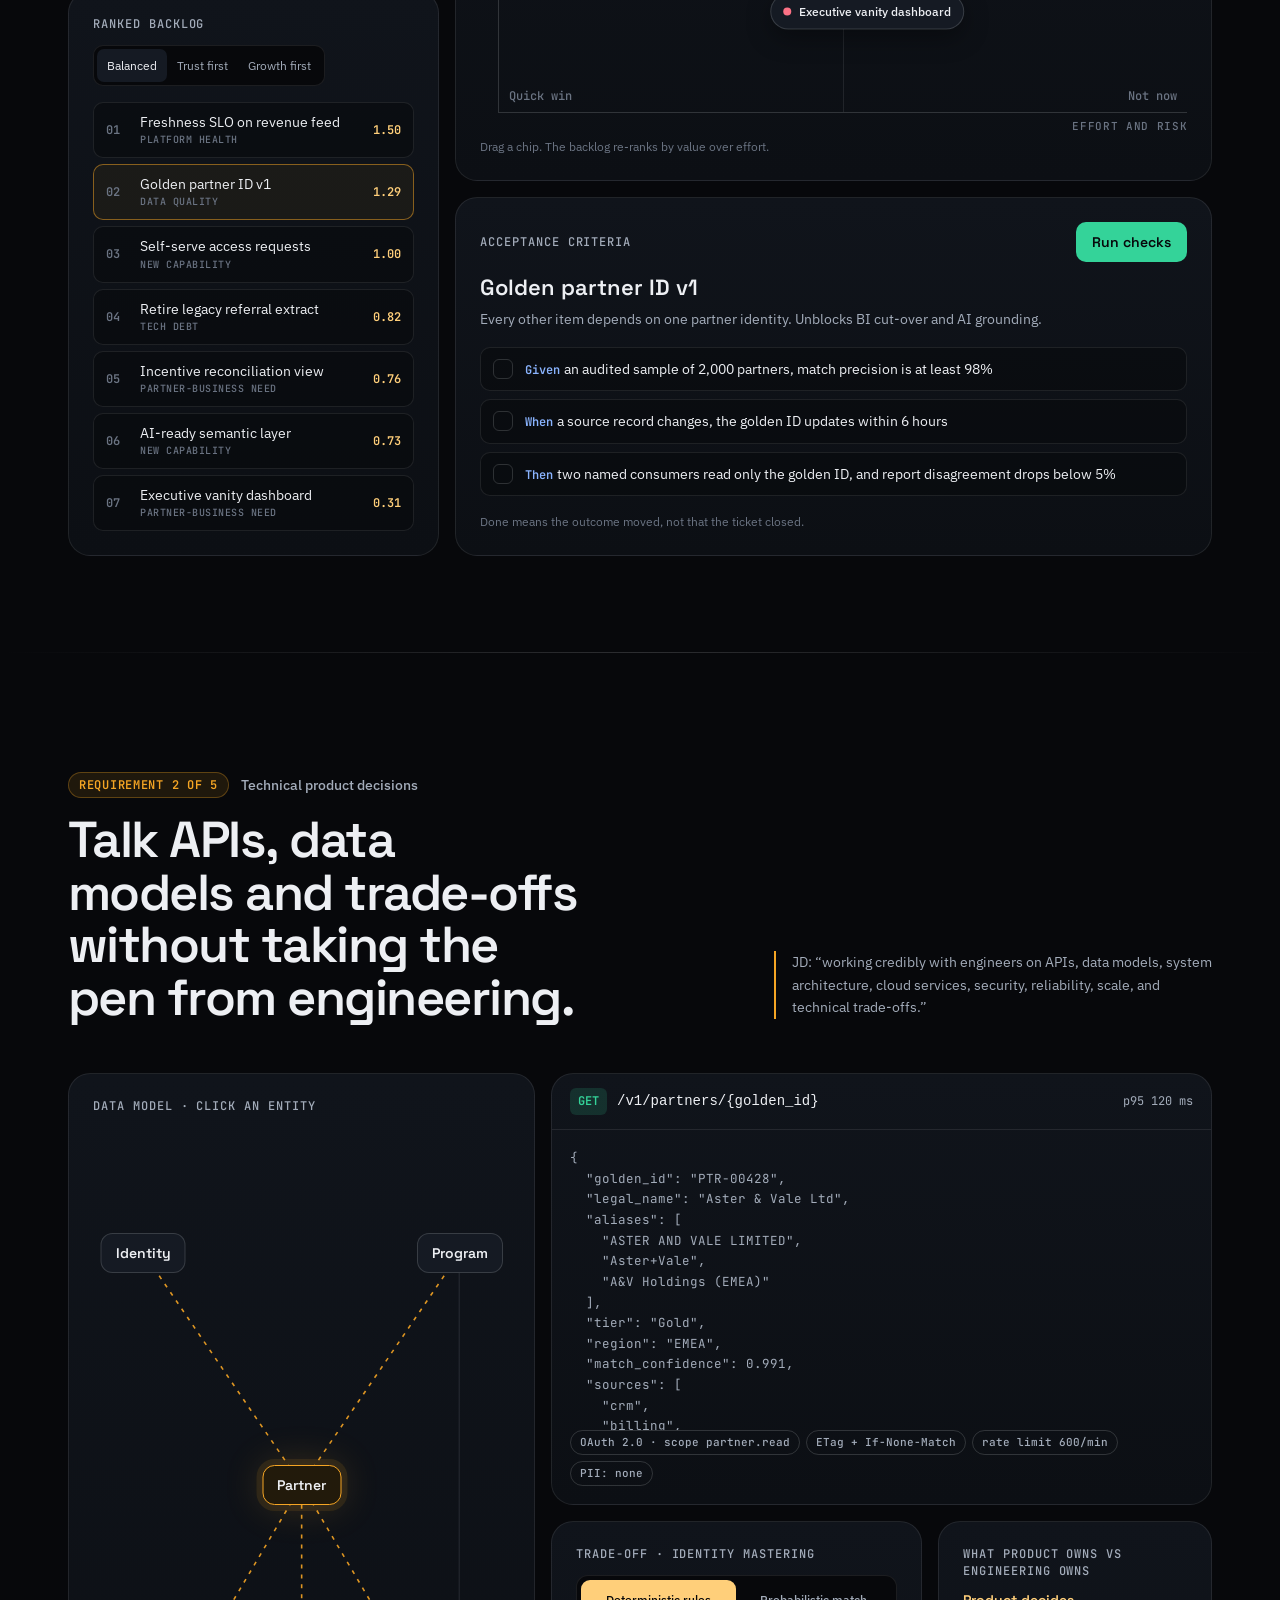
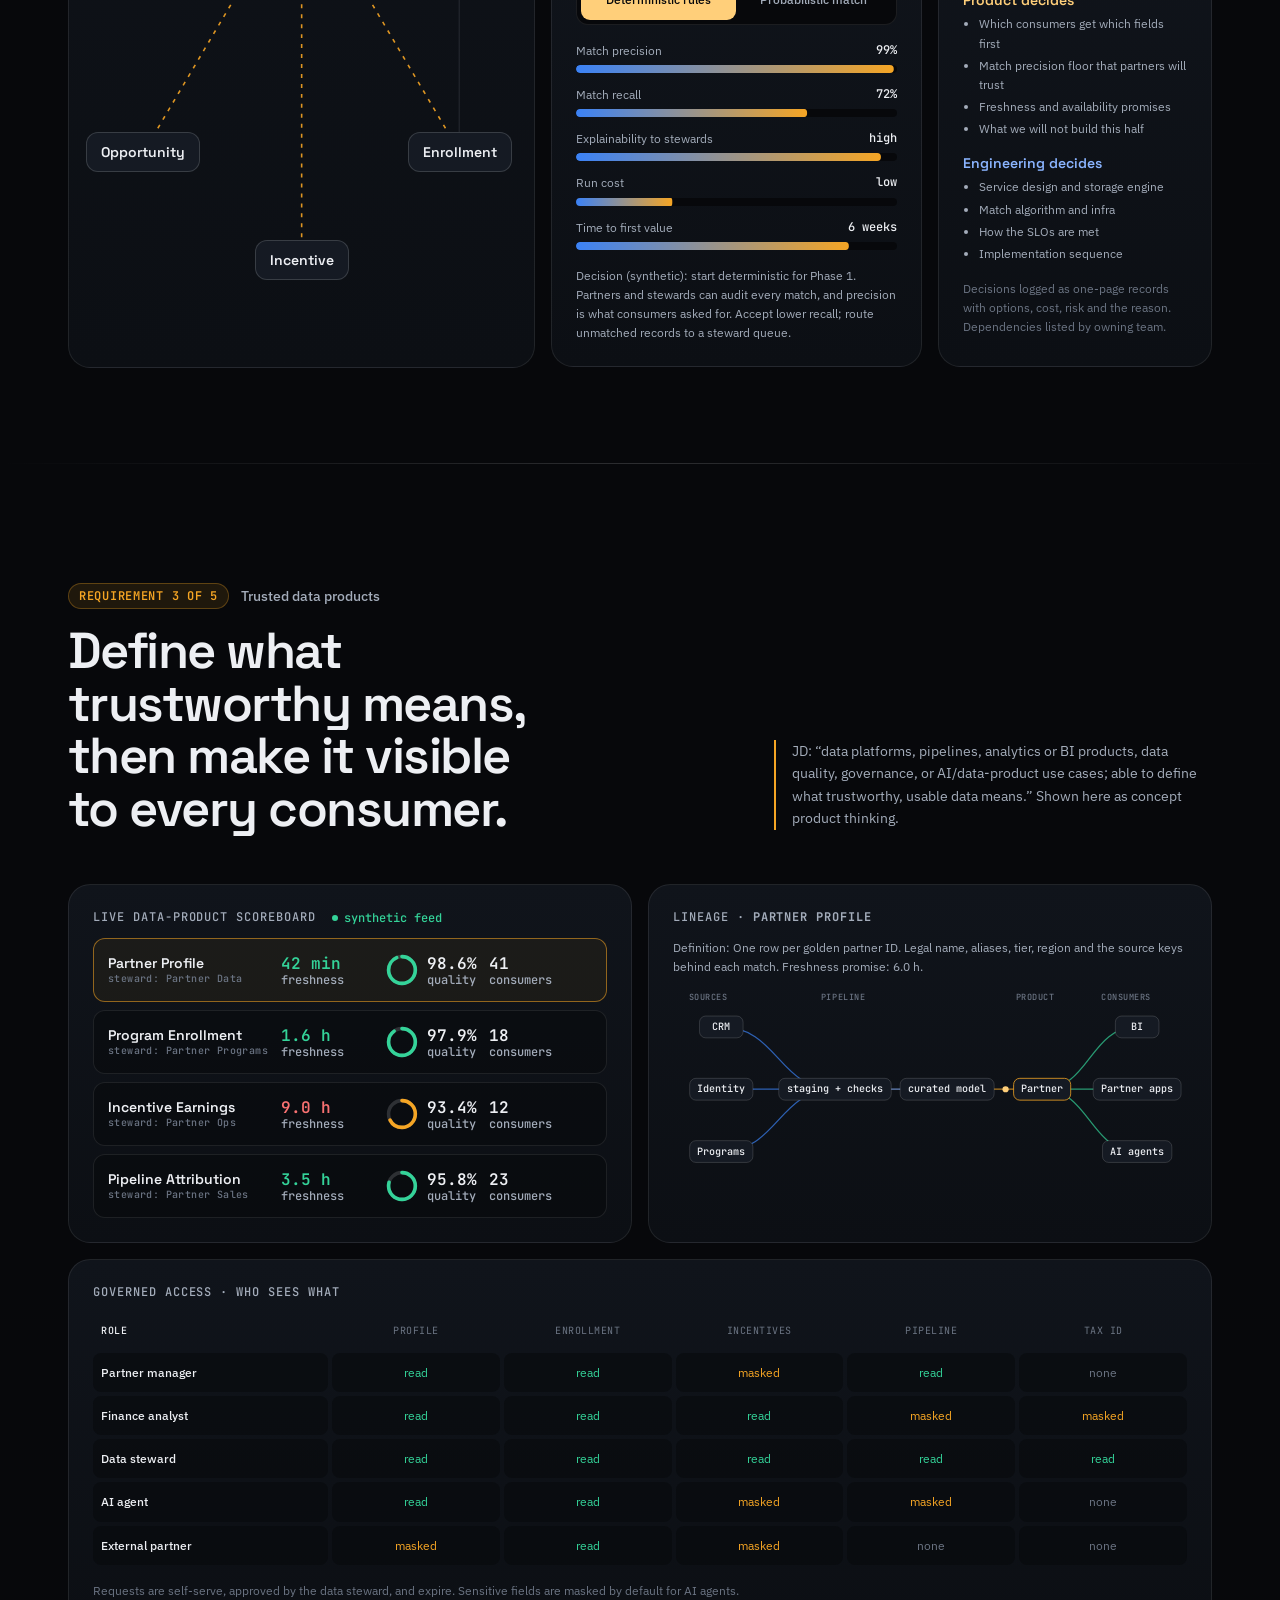
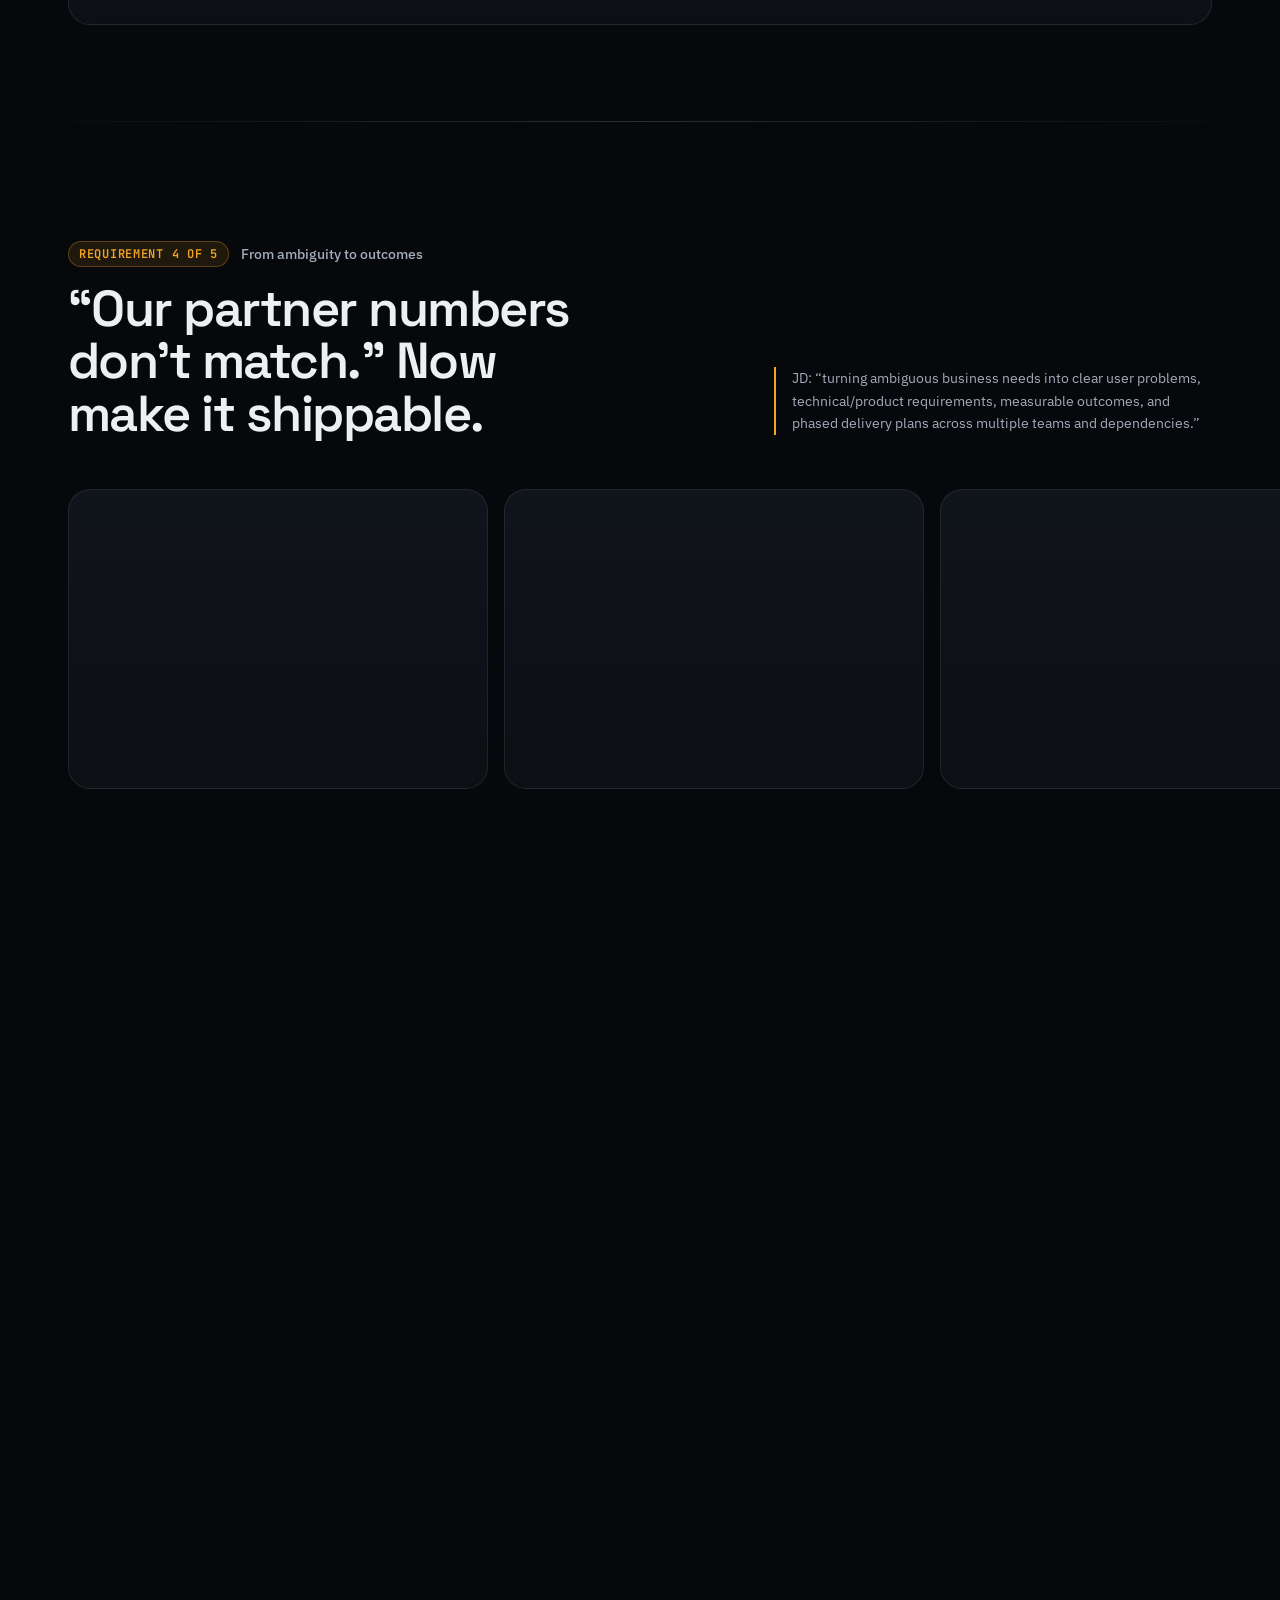
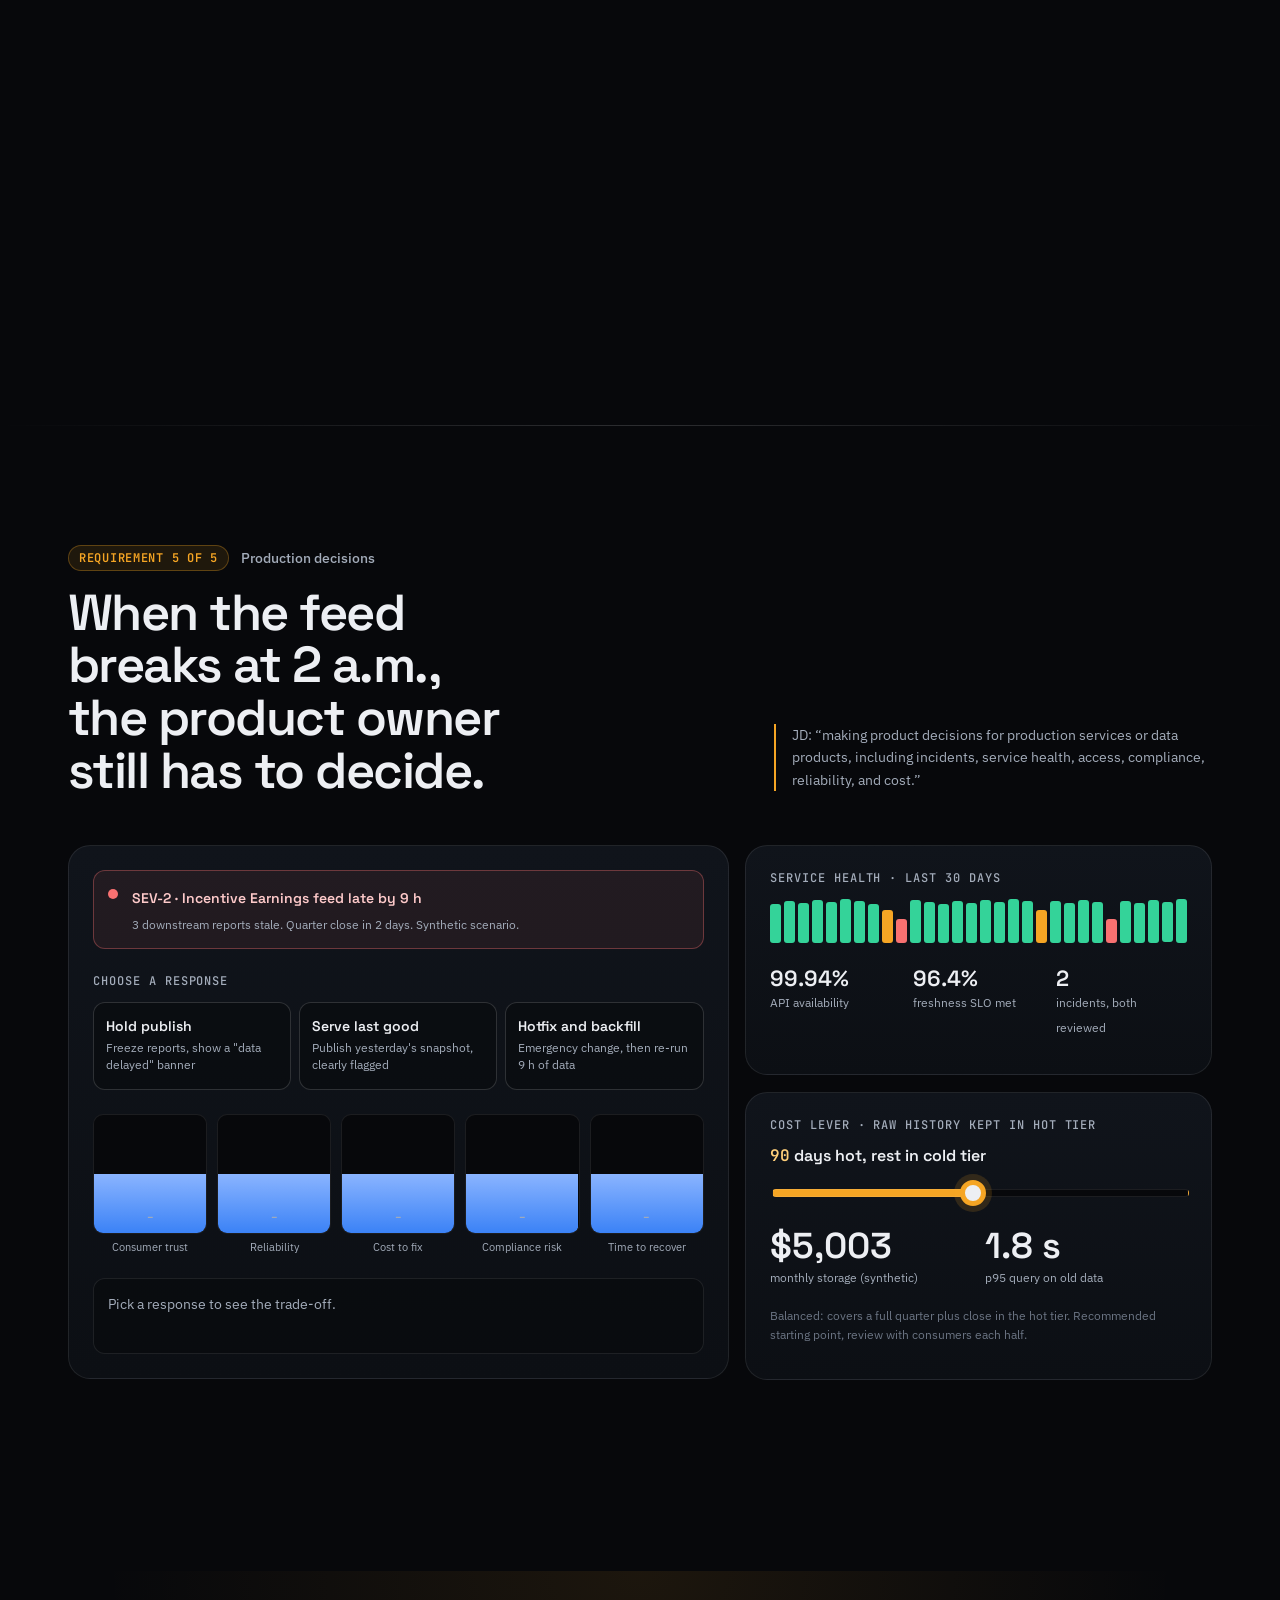
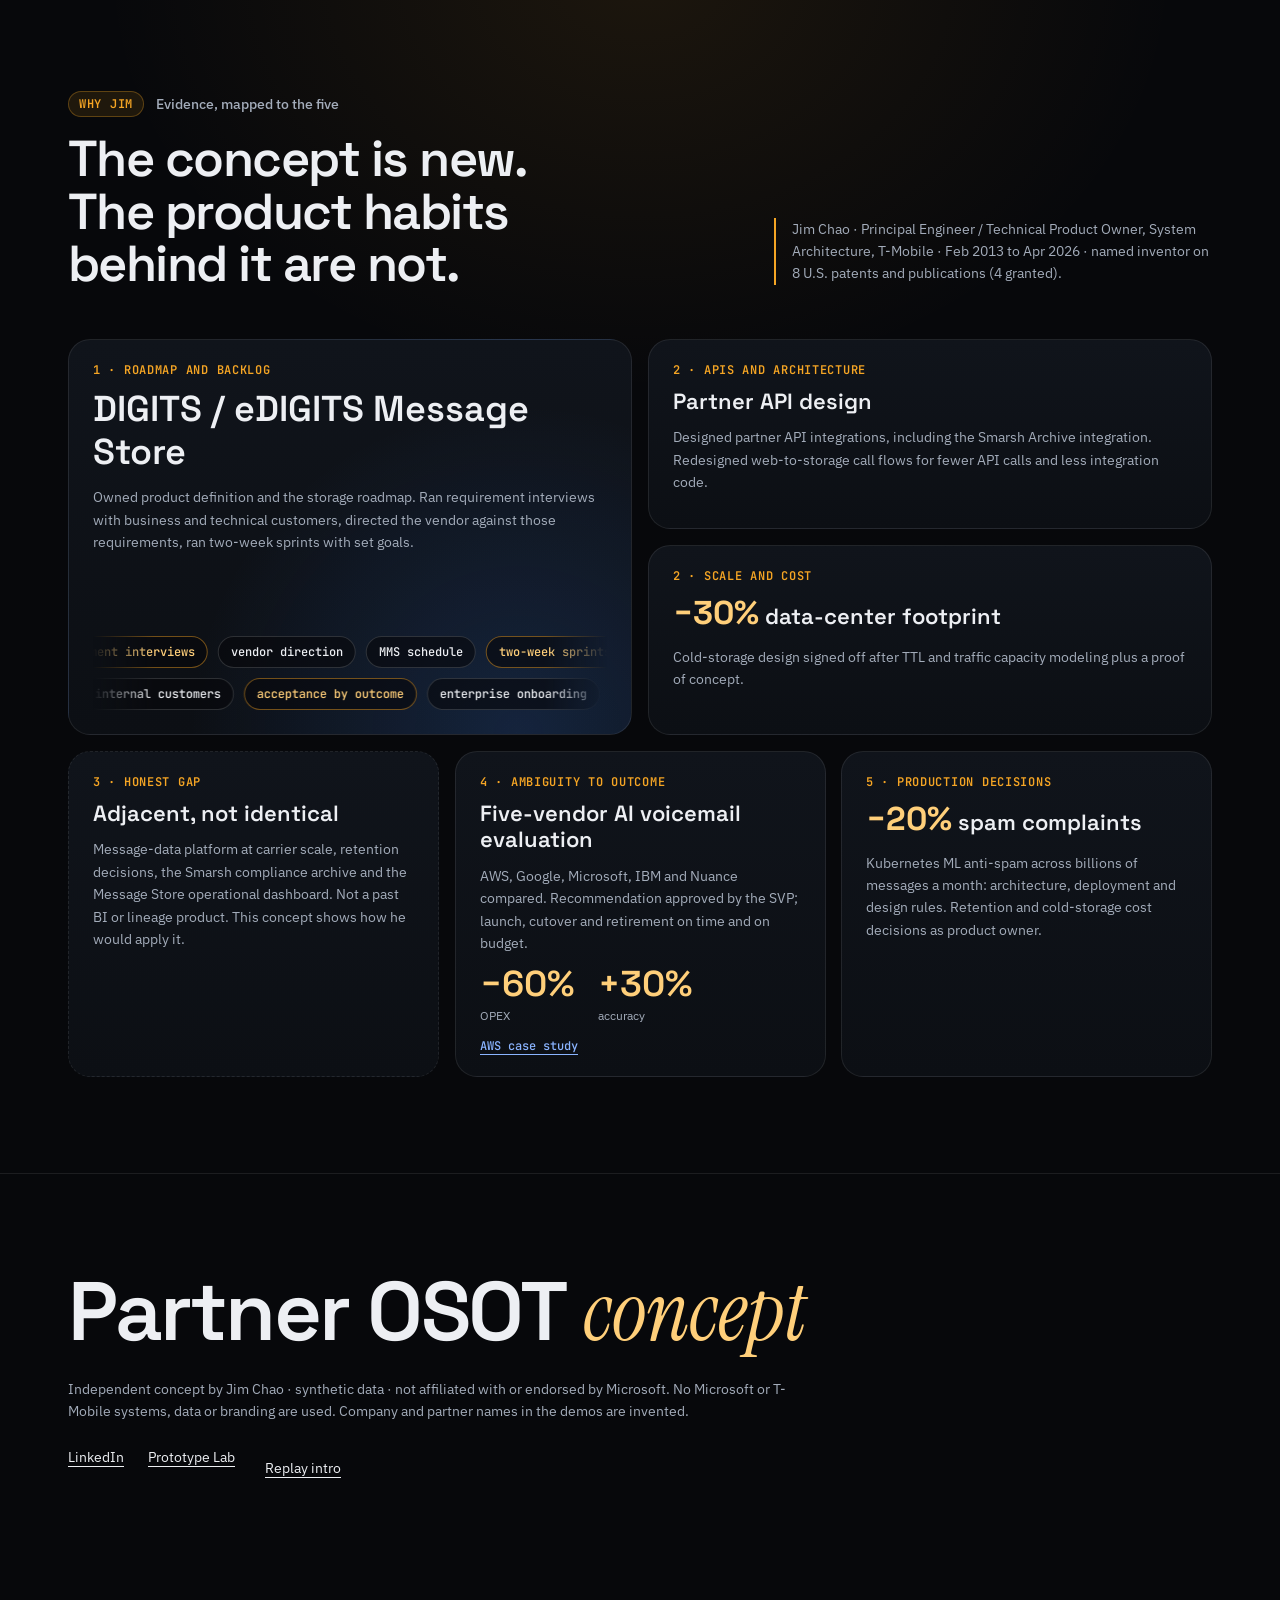
==== commit d9cde213: "Refresh the pinned section first so later sections trigger at the right place Co-Authored-By: Claude" ====
--- a/index.html
+++ b/index.html
@@ -9,7 +9,7 @@
 <link rel="preconnect" href="https://fonts.googleapis.com">
 <link rel="preconnect" href="https://fonts.gstatic.com" crossorigin>
 <link href="https://fonts.googleapis.com/css2?family=IBM+Plex+Sans:wght@400;500;600&family=Instrument+Serif:ital@0;1&family=JetBrains+Mono:wght@400;500;600&family=Space+Grotesk:wght@500;600;700&display=swap" rel="stylesheet">
-<link rel="stylesheet" href="assets/css/site.css?v=5">
+<link rel="stylesheet" href="assets/css/site.css?v=6">
 <link rel="icon" href="data:image/svg+xml,%3Csvg xmlns='http://www.w3.org/2000/svg' viewBox='0 0 32 32'%3E%3Crect width='32' height='32' rx='8' fill='%2307080b'/%3E%3Ccircle cx='16' cy='16' r='6' fill='%23f5a524'/%3E%3Ccircle cx='16' cy='16' r='11' fill='none' stroke='%233b82f6' stroke-width='2'/%3E%3C/svg%3E">
 </head>
 <body class="is-intro">
@@ -333,7 +333,7 @@
 <script src="assets/vendor/anime.min.js"></script>
 <script src="assets/vendor/motion.min.js"></script>
 <script src="assets/vendor/lenis.min.js"></script>
-<script src="assets/js/audio.js?v=5"></script>
-<script src="assets/js/app.js?v=5"></script>
+<script src="assets/js/audio.js?v=6"></script>
+<script src="assets/js/app.js?v=6"></script>
 </body>
 </html>
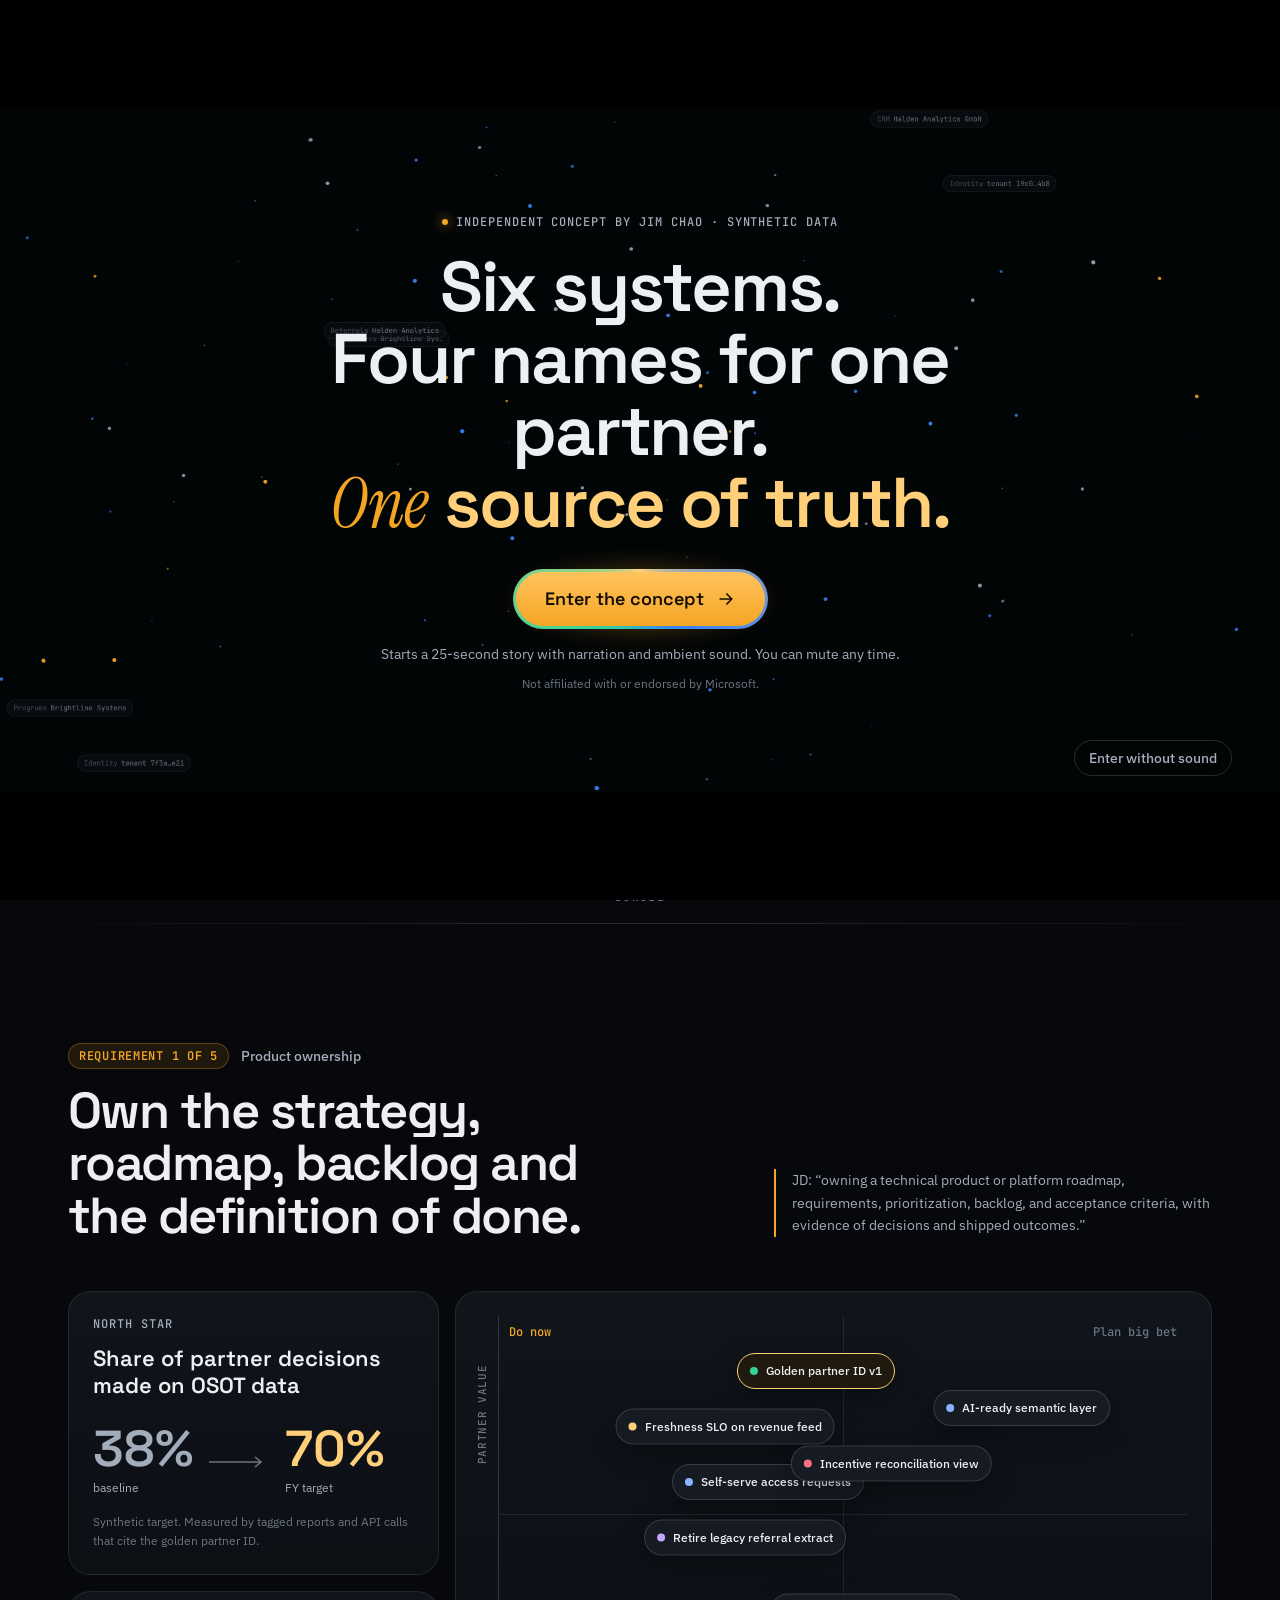
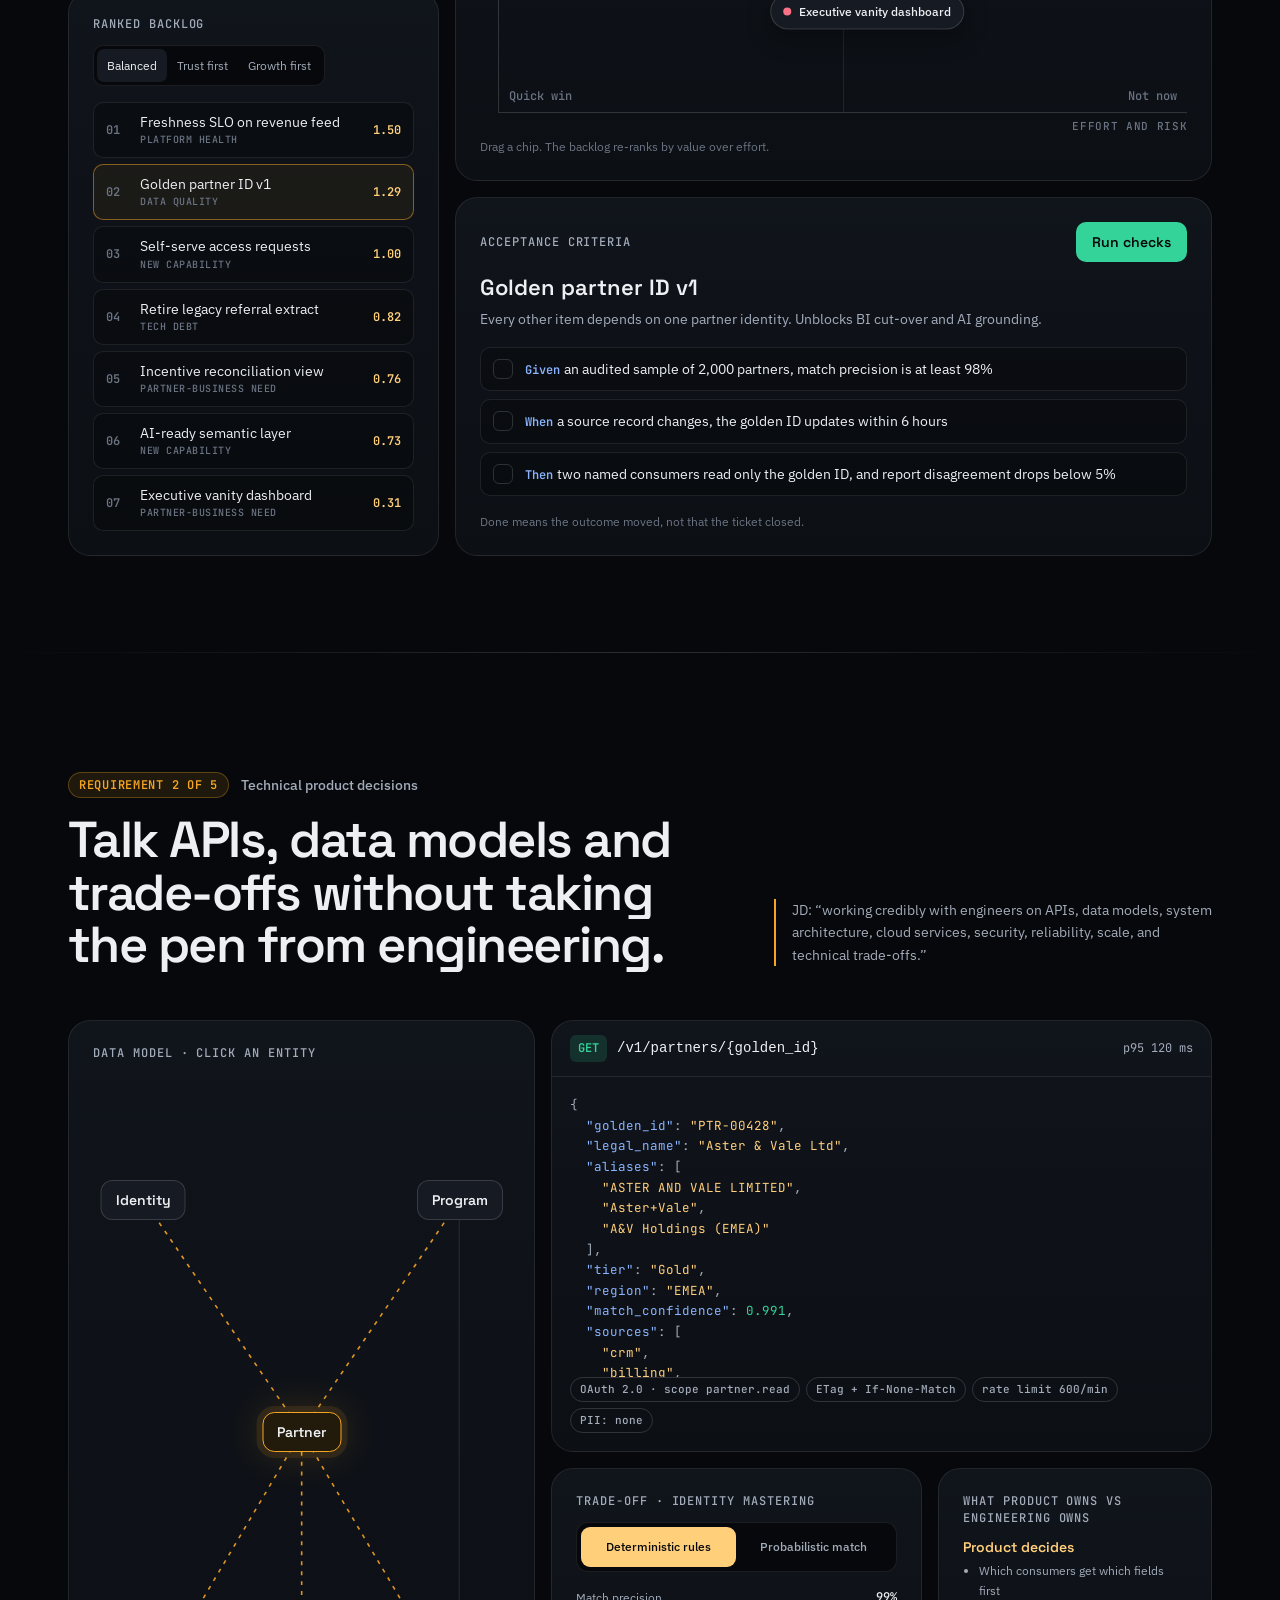
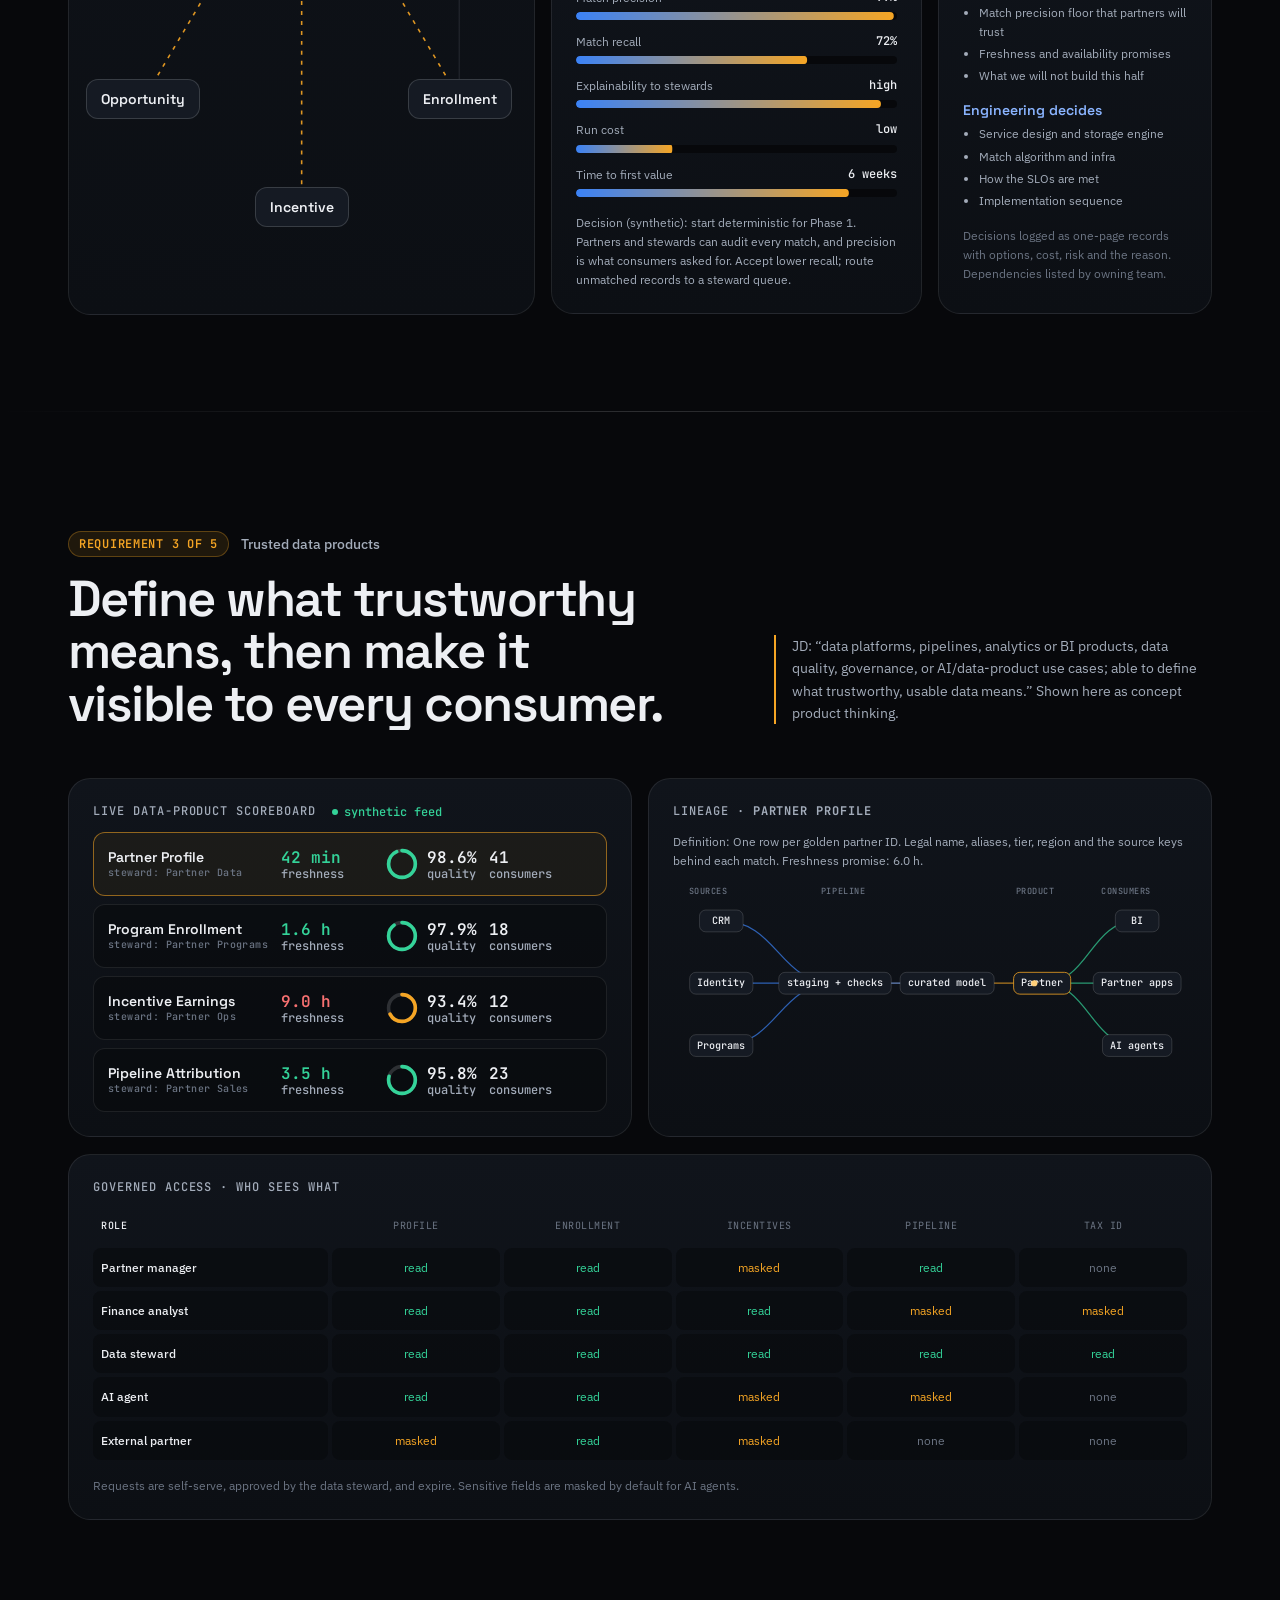
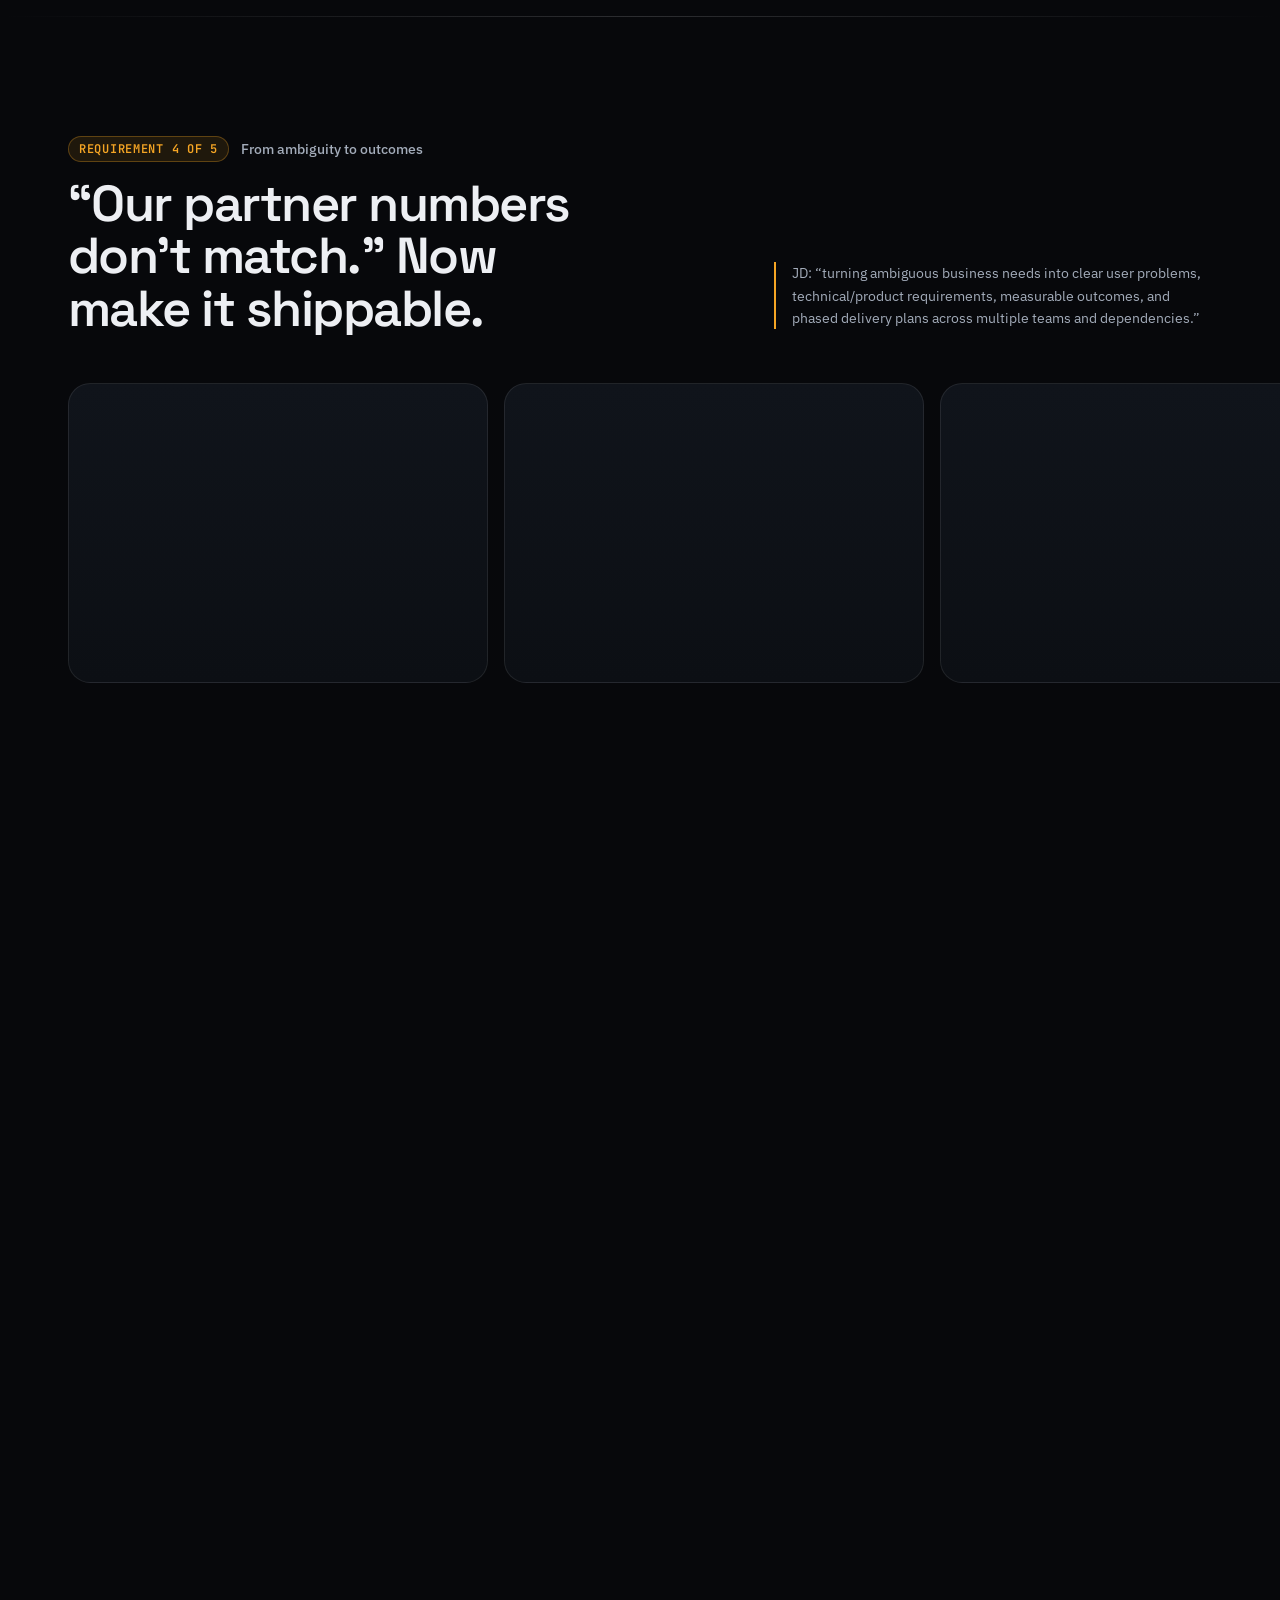
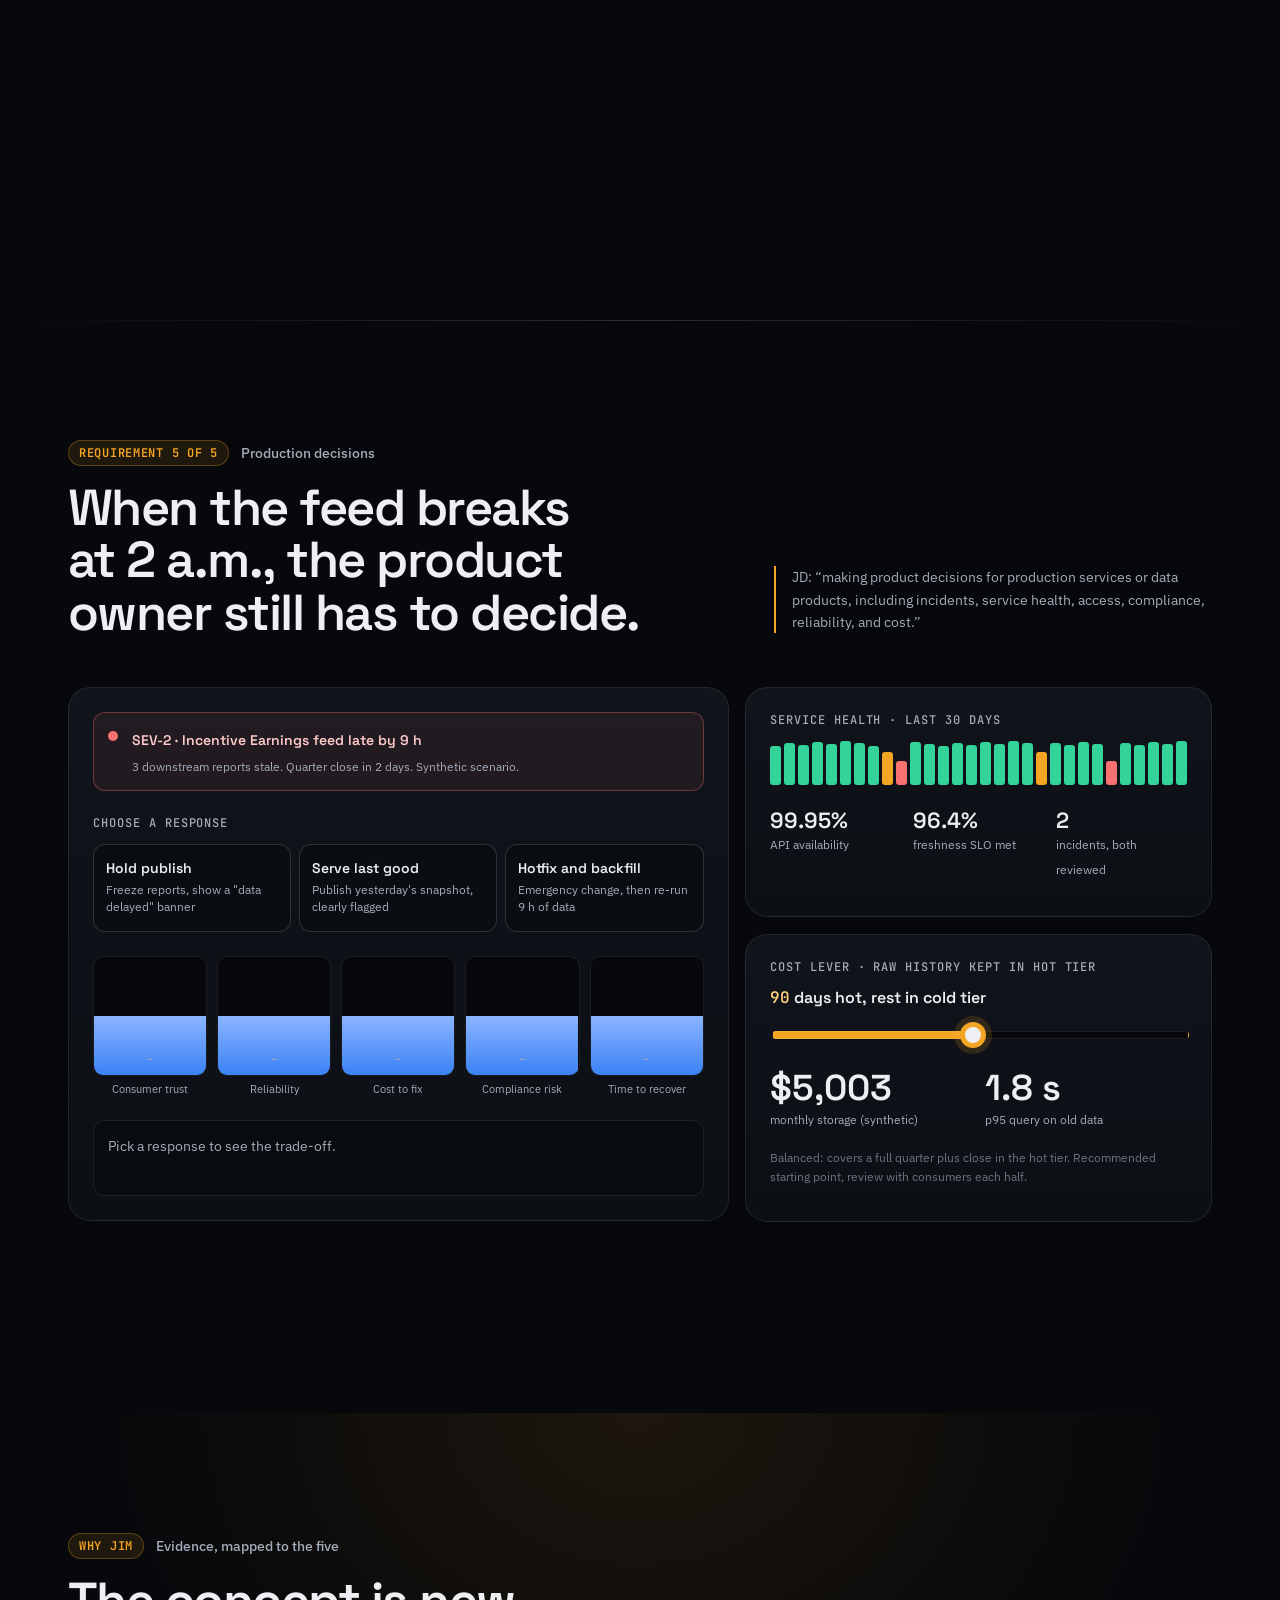
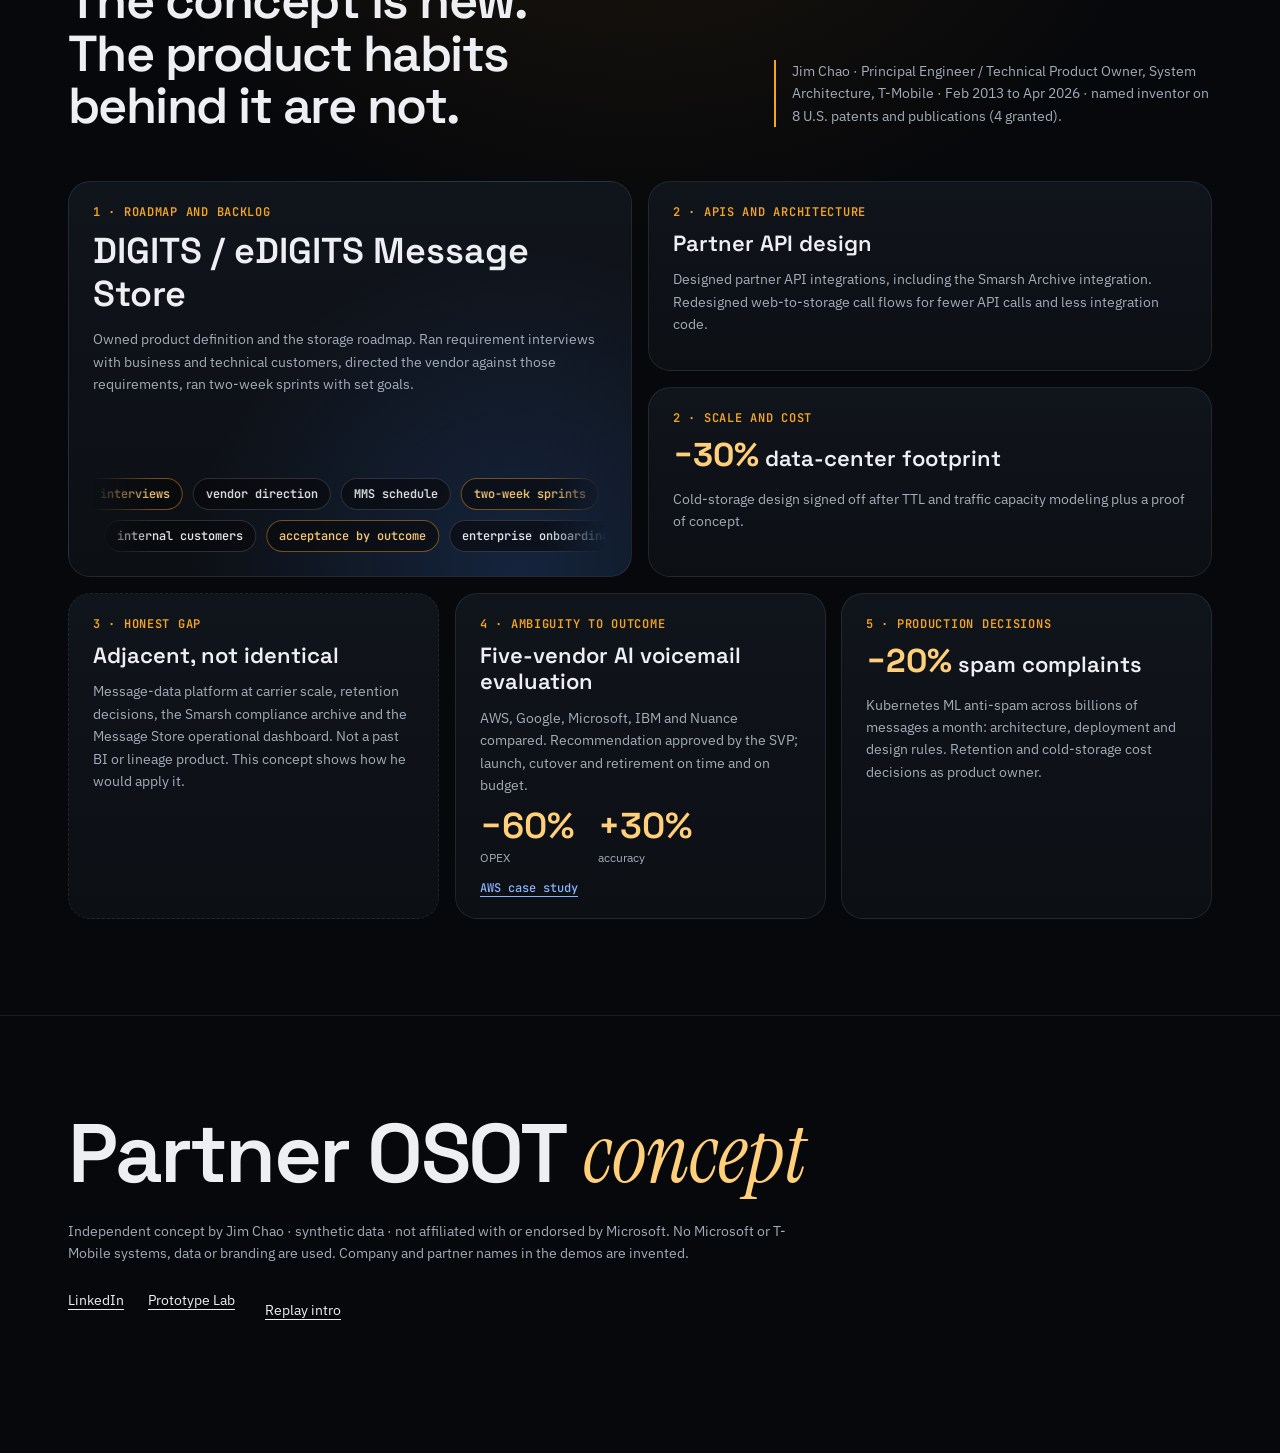
==== commit e344cea9: "Narration keeps playing as you scroll: a section's clip waits for the one in progress Before, each n" ====
--- a/index.html
+++ b/index.html
@@ -9,7 +9,7 @@
 <link rel="preconnect" href="https://fonts.googleapis.com">
 <link rel="preconnect" href="https://fonts.gstatic.com" crossorigin>
 <link href="https://fonts.googleapis.com/css2?family=IBM+Plex+Sans:wght@400;500;600&family=Instrument+Serif:ital@0;1&family=JetBrains+Mono:wght@400;500;600&family=Space+Grotesk:wght@500;600;700&display=swap" rel="stylesheet">
-<link rel="stylesheet" href="assets/css/site.css?v=6">
+<link rel="stylesheet" href="assets/css/site.css?v=7">
 <link rel="icon" href="data:image/svg+xml,%3Csvg xmlns='http://www.w3.org/2000/svg' viewBox='0 0 32 32'%3E%3Crect width='32' height='32' rx='8' fill='%2307080b'/%3E%3Ccircle cx='16' cy='16' r='6' fill='%23f5a524'/%3E%3Ccircle cx='16' cy='16' r='11' fill='none' stroke='%233b82f6' stroke-width='2'/%3E%3C/svg%3E">
 </head>
 <body class="is-intro">
@@ -333,7 +333,7 @@
 <script src="assets/vendor/anime.min.js"></script>
 <script src="assets/vendor/motion.min.js"></script>
 <script src="assets/vendor/lenis.min.js"></script>
-<script src="assets/js/audio.js?v=6"></script>
-<script src="assets/js/app.js?v=6"></script>
+<script src="assets/js/audio.js?v=7"></script>
+<script src="assets/js/app.js?v=7"></script>
 </body>
 </html>
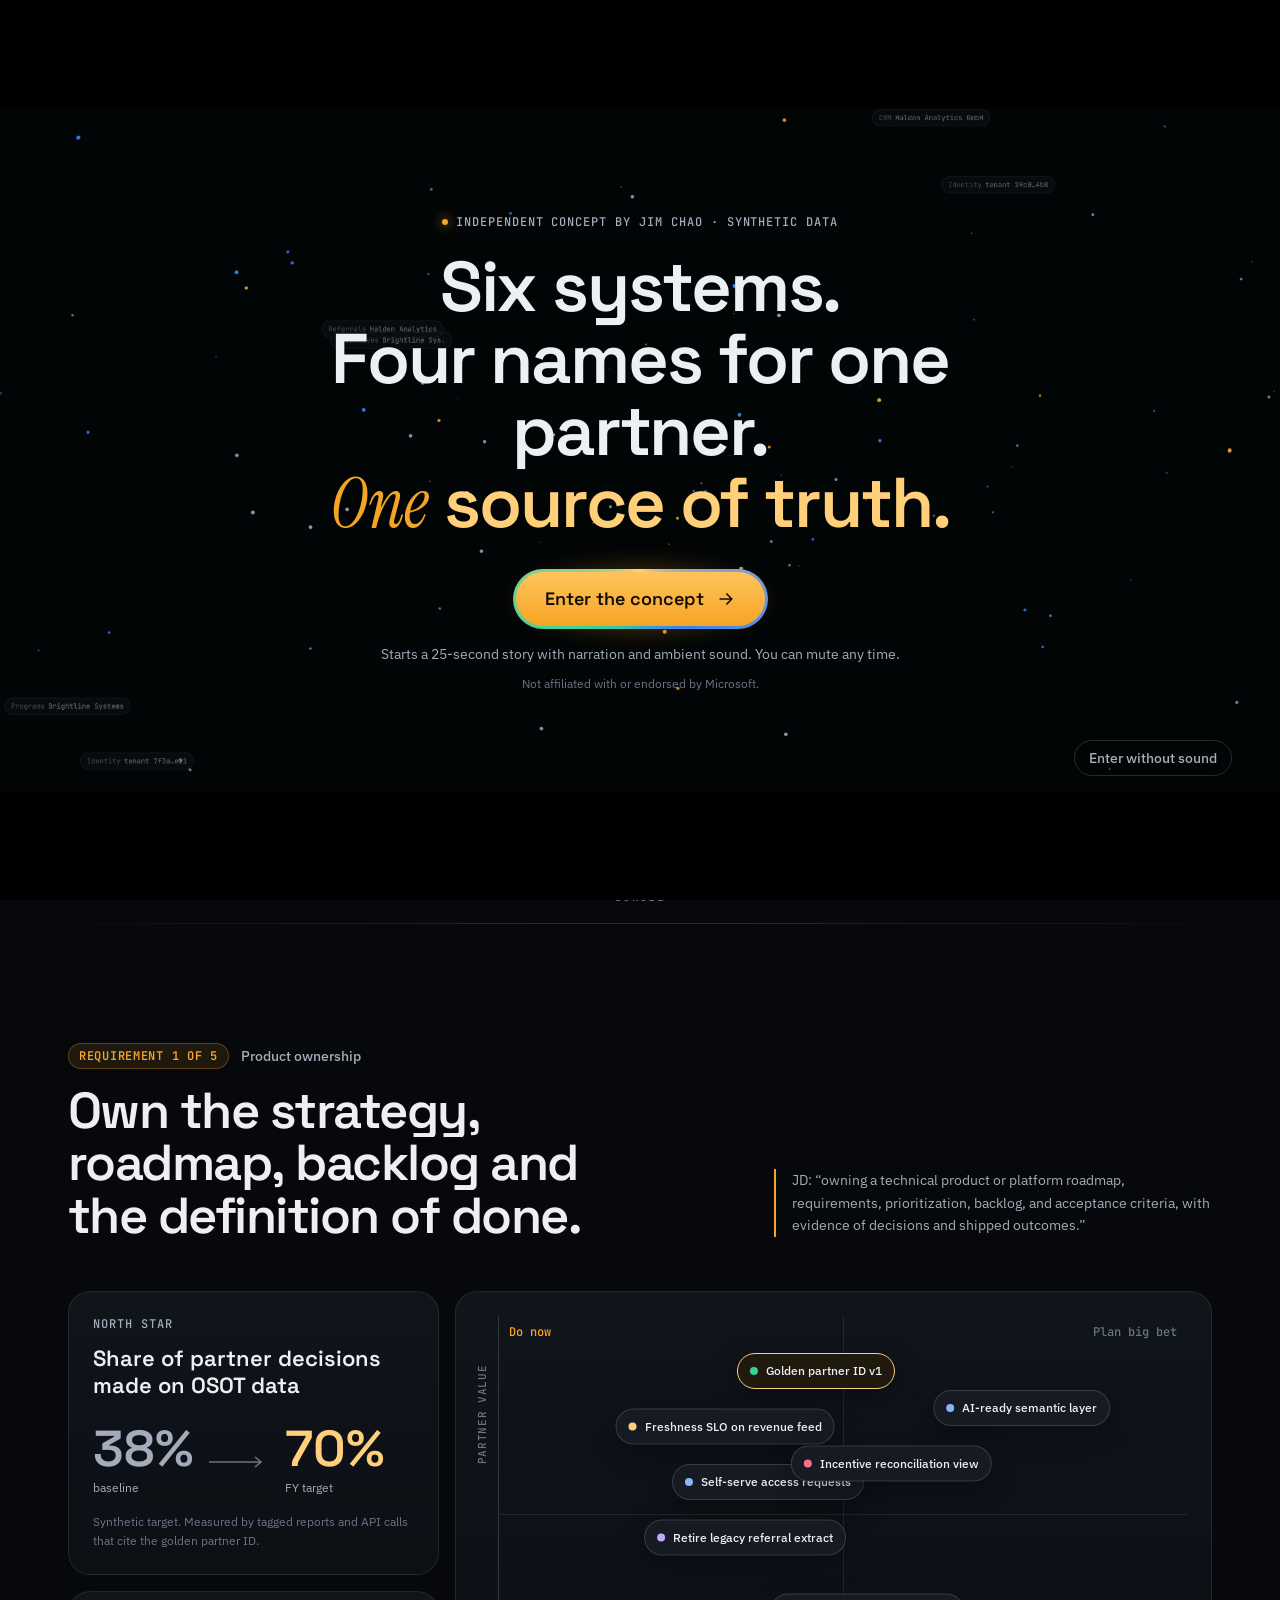
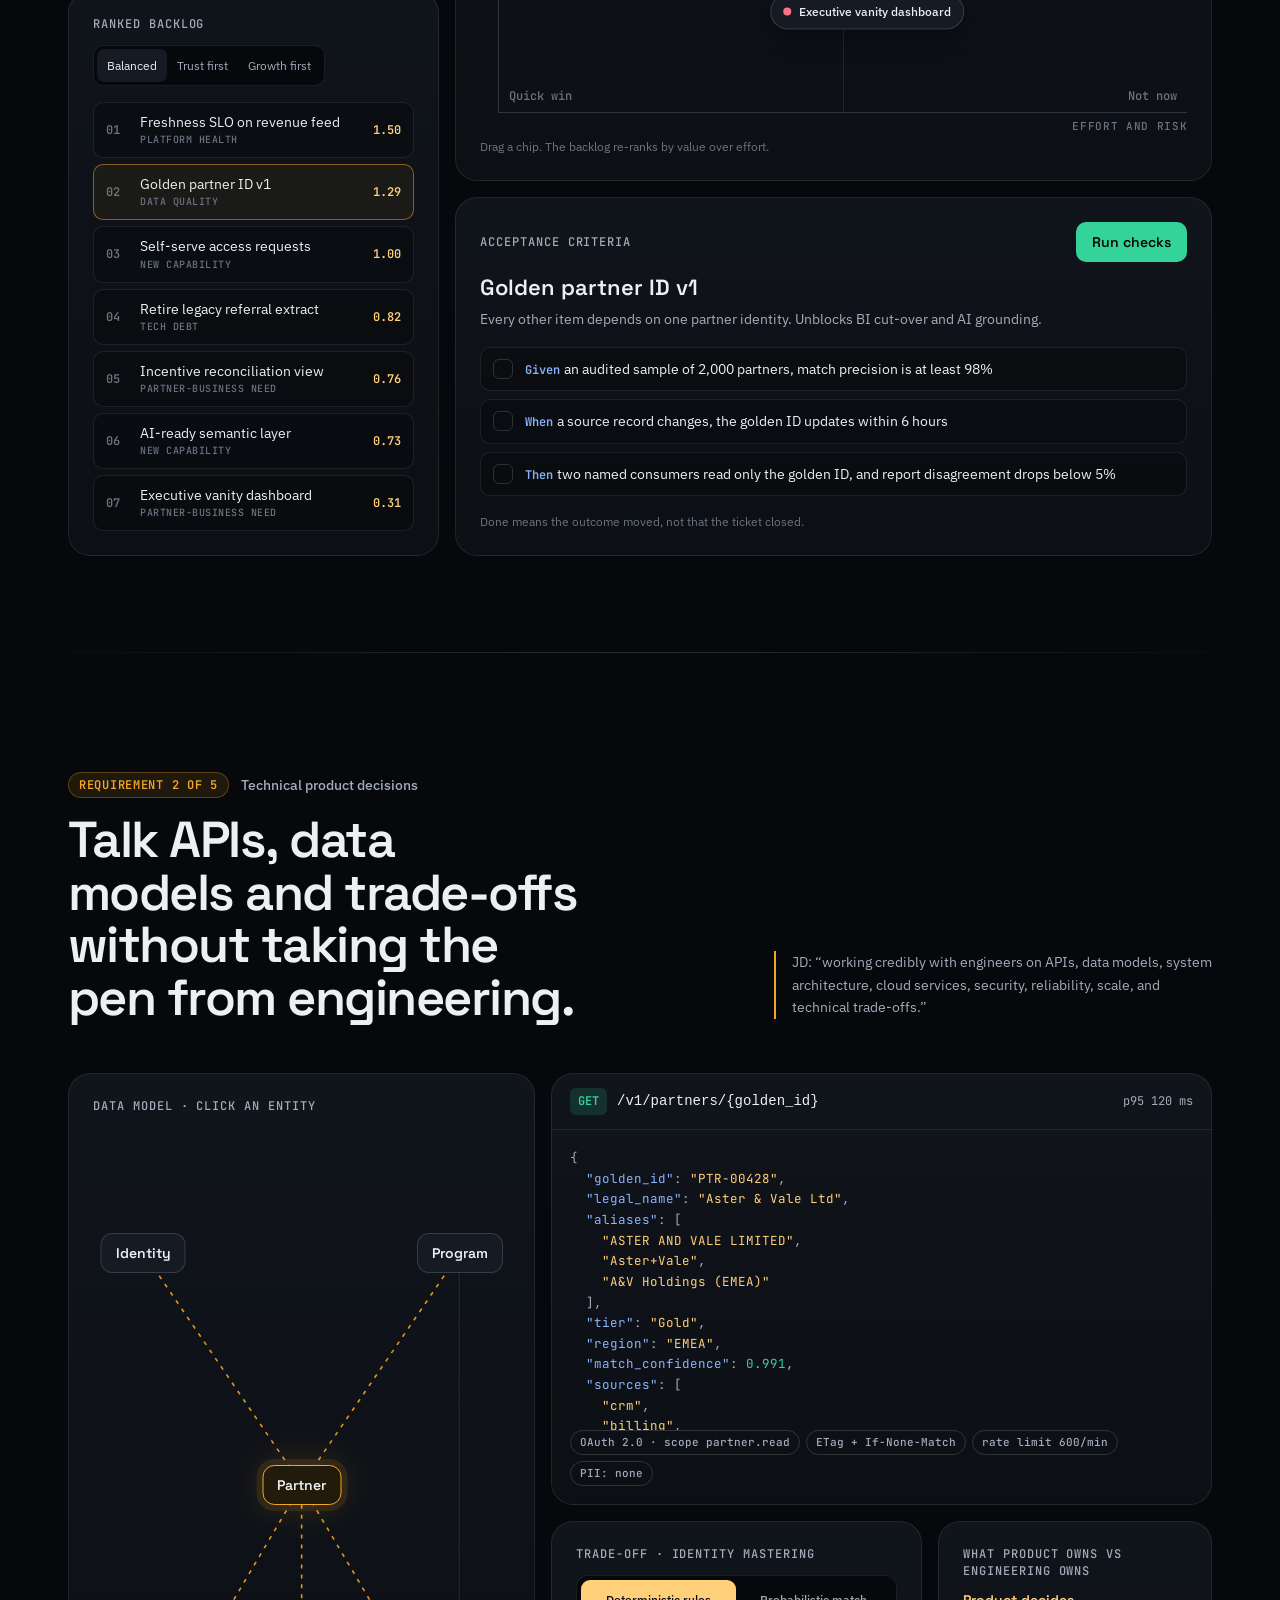
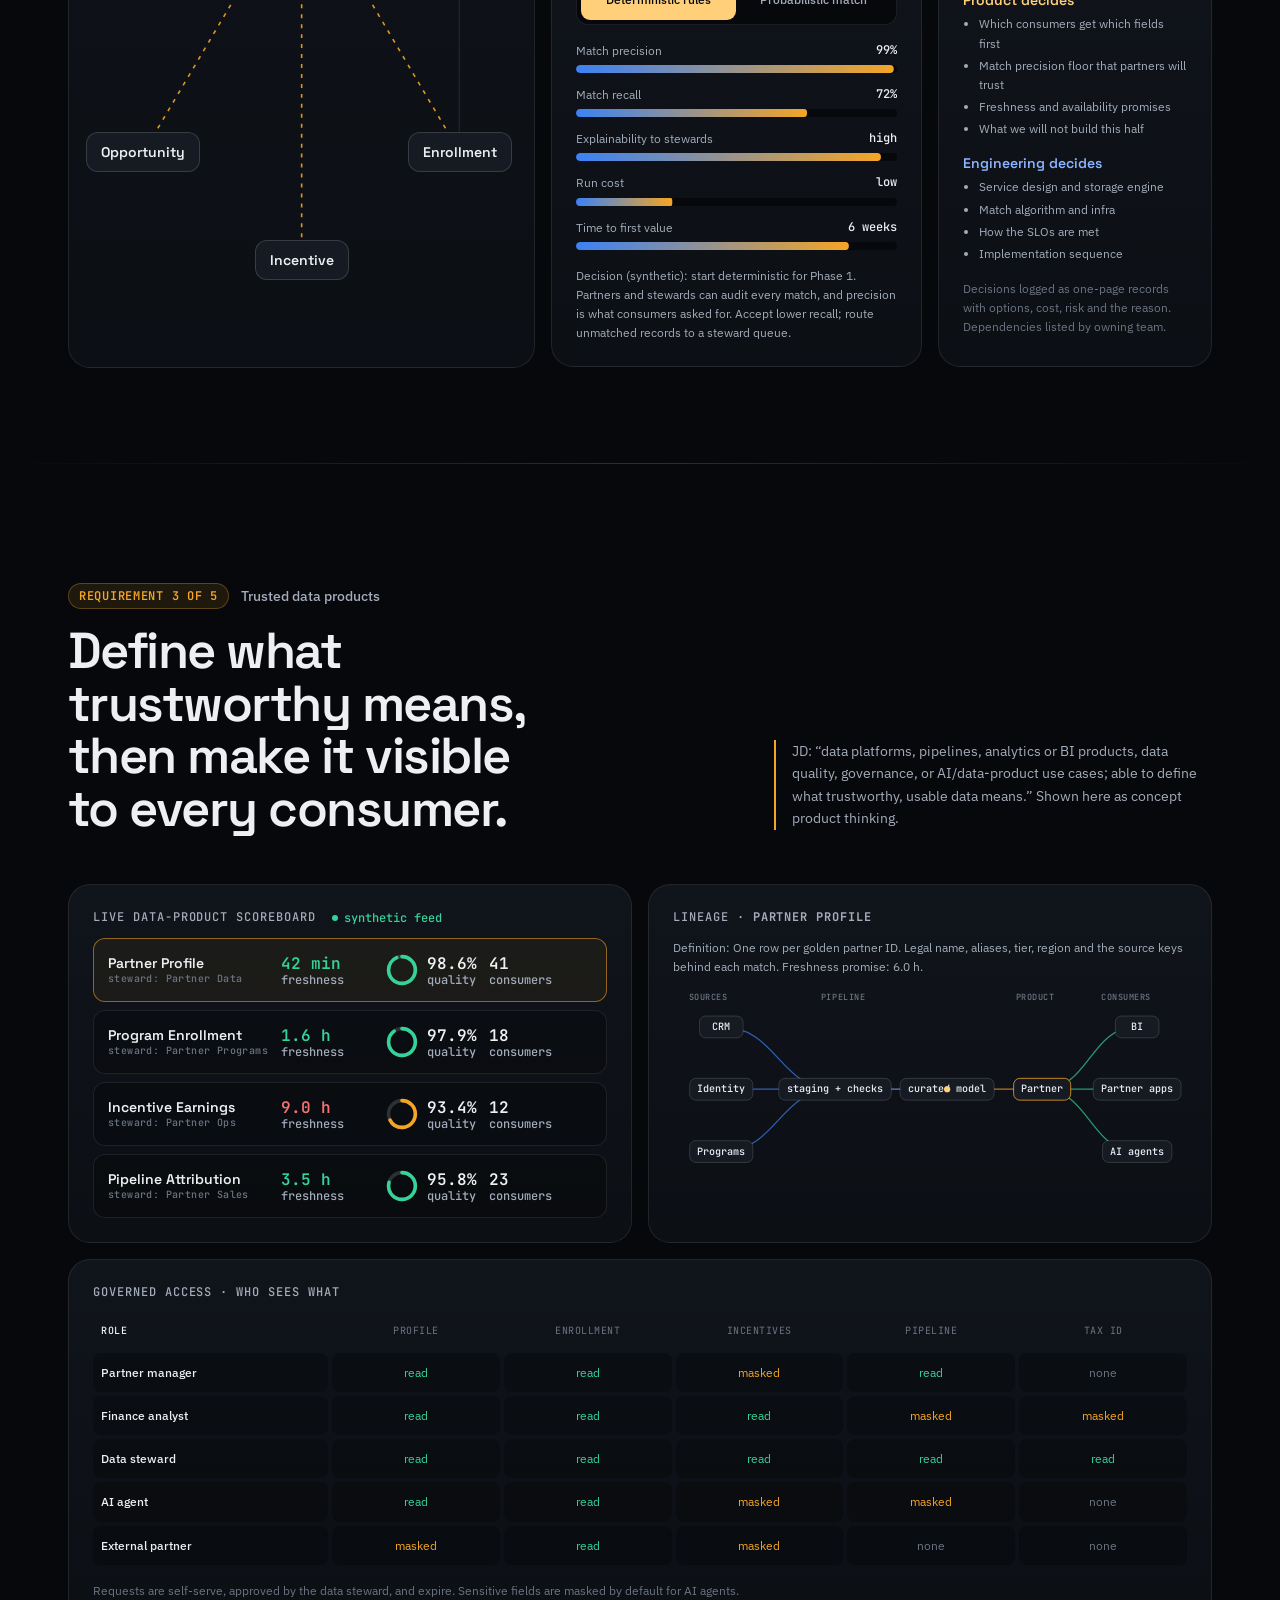
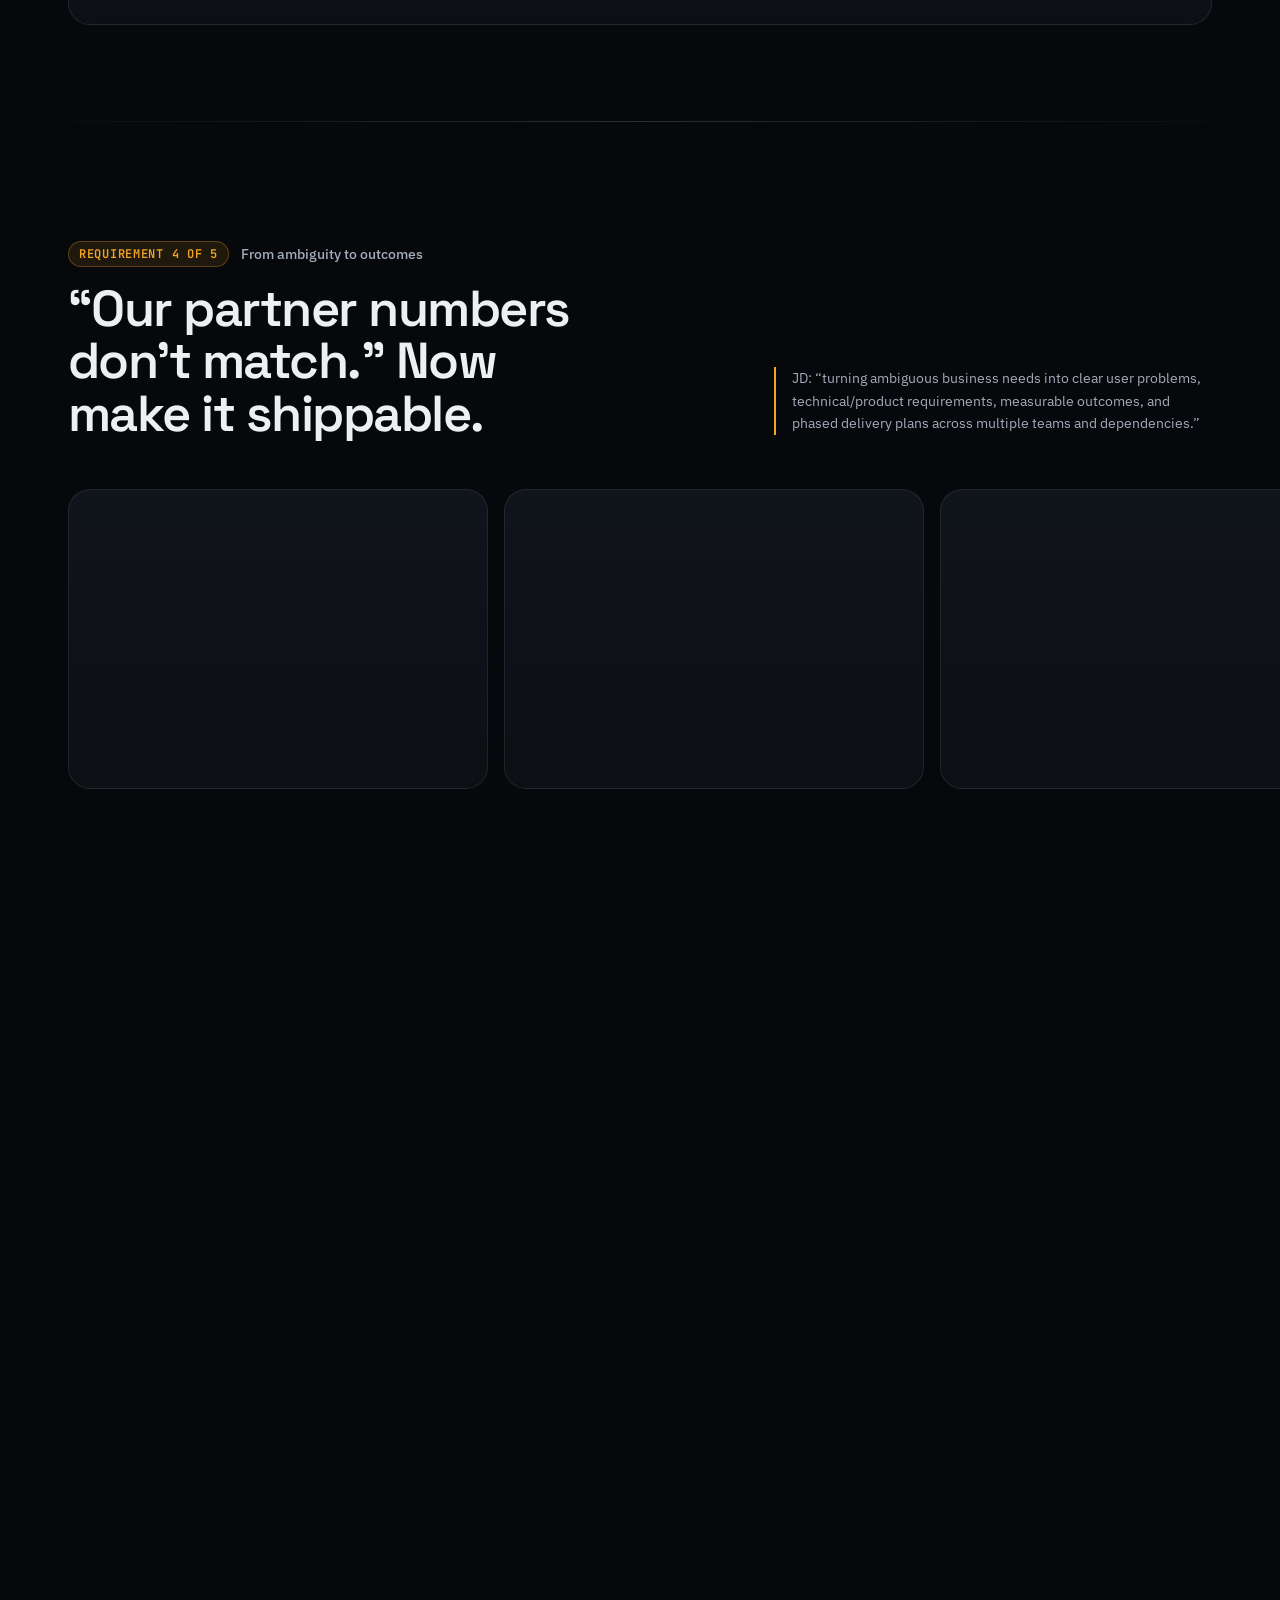
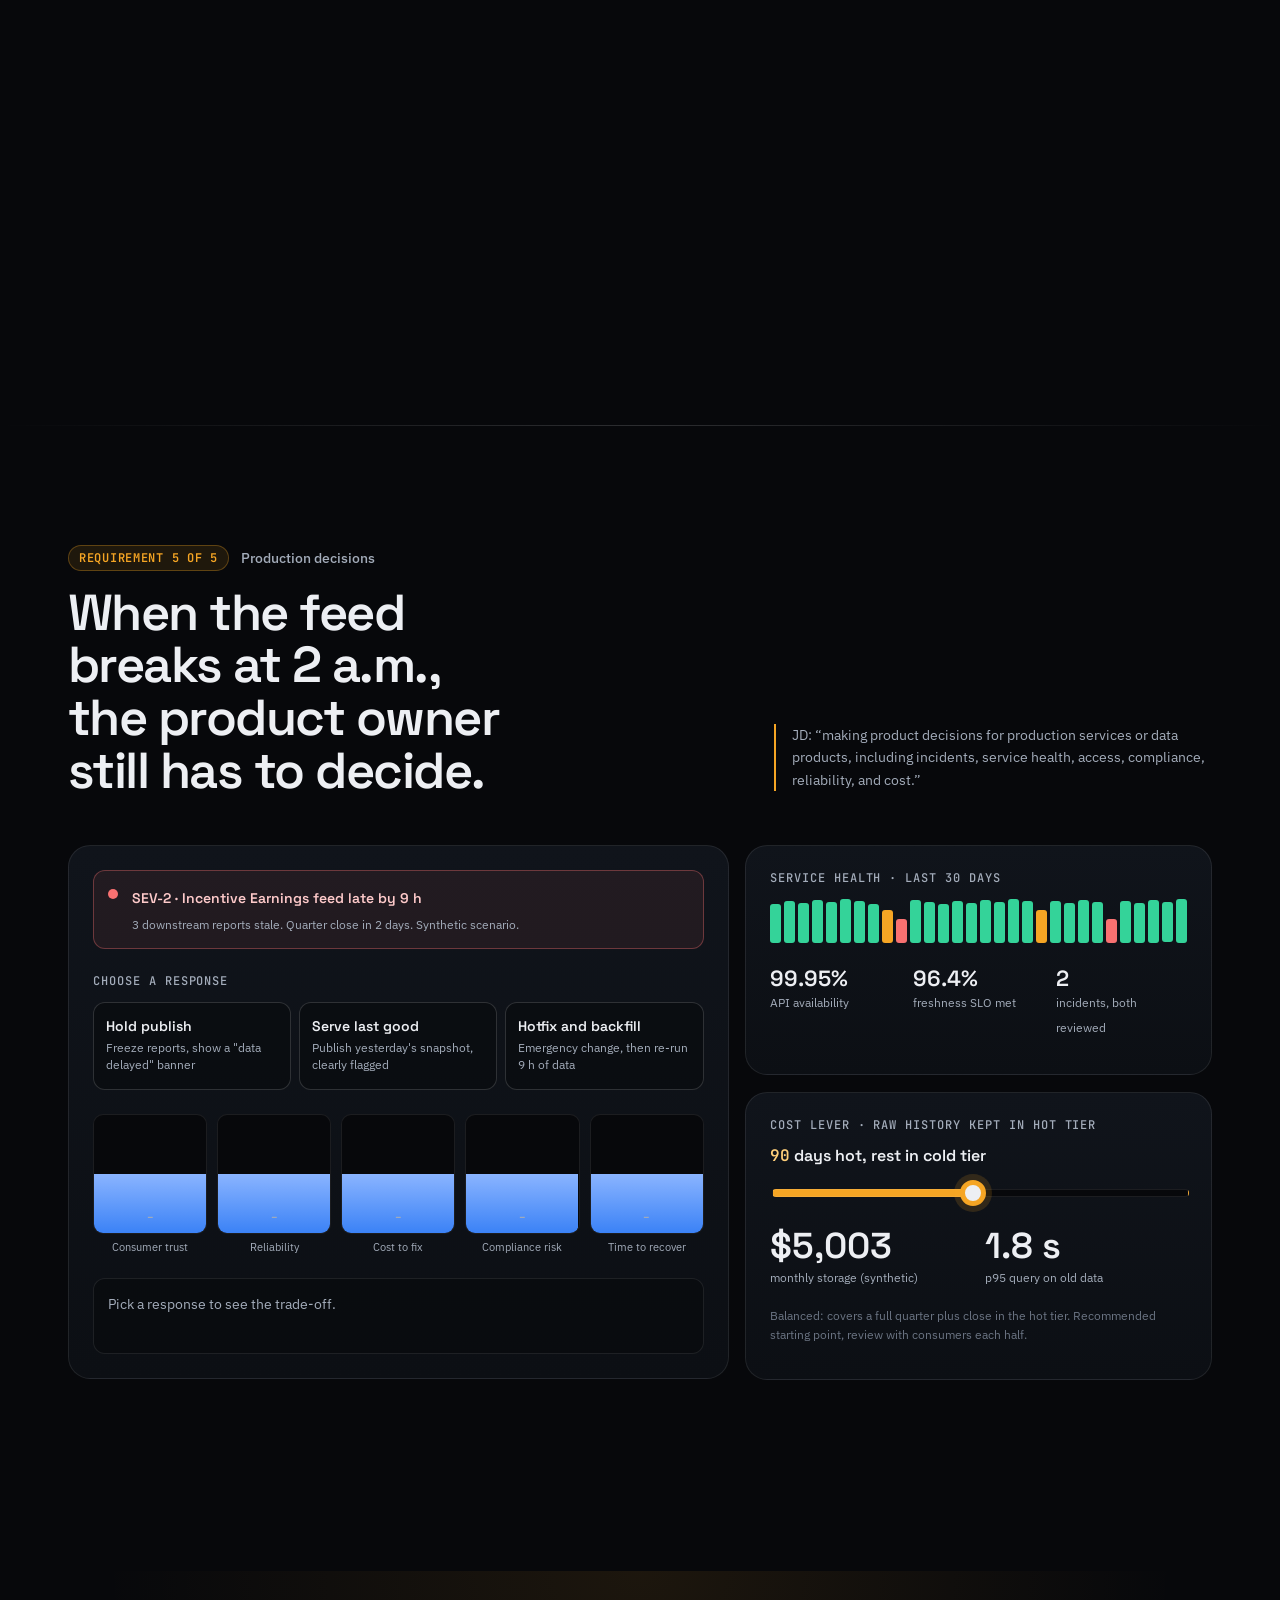
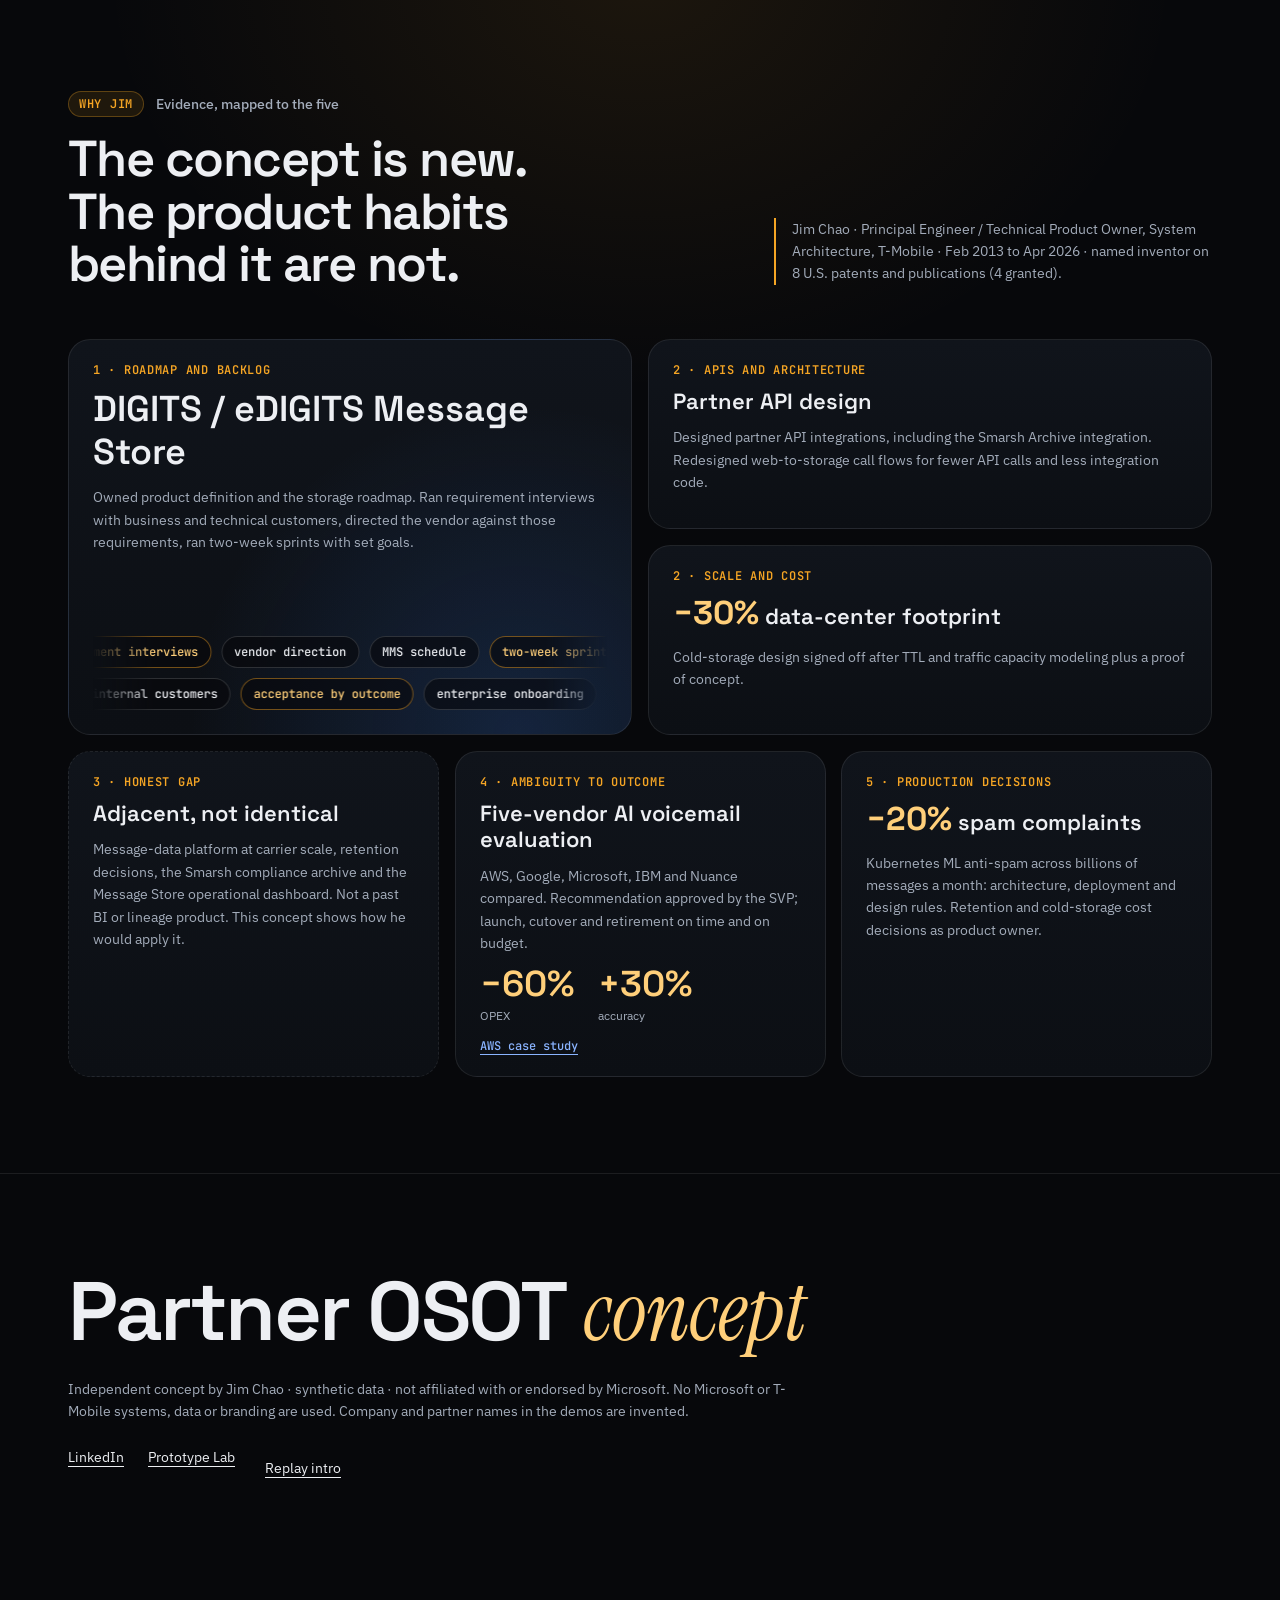
==== commit a074399e: "Let the first requirement's narration take over from the intro line; preload all clips Co-Authored-B" ====
--- a/index.html
+++ b/index.html
@@ -9,7 +9,7 @@
 <link rel="preconnect" href="https://fonts.googleapis.com">
 <link rel="preconnect" href="https://fonts.gstatic.com" crossorigin>
 <link href="https://fonts.googleapis.com/css2?family=IBM+Plex+Sans:wght@400;500;600&family=Instrument+Serif:ital@0;1&family=JetBrains+Mono:wght@400;500;600&family=Space+Grotesk:wght@500;600;700&display=swap" rel="stylesheet">
-<link rel="stylesheet" href="assets/css/site.css?v=7">
+<link rel="stylesheet" href="assets/css/site.css?v=8">
 <link rel="icon" href="data:image/svg+xml,%3Csvg xmlns='http://www.w3.org/2000/svg' viewBox='0 0 32 32'%3E%3Crect width='32' height='32' rx='8' fill='%2307080b'/%3E%3Ccircle cx='16' cy='16' r='6' fill='%23f5a524'/%3E%3Ccircle cx='16' cy='16' r='11' fill='none' stroke='%233b82f6' stroke-width='2'/%3E%3C/svg%3E">
 </head>
 <body class="is-intro">
@@ -333,7 +333,7 @@
 <script src="assets/vendor/anime.min.js"></script>
 <script src="assets/vendor/motion.min.js"></script>
 <script src="assets/vendor/lenis.min.js"></script>
-<script src="assets/js/audio.js?v=7"></script>
-<script src="assets/js/app.js?v=7"></script>
+<script src="assets/js/audio.js?v=8"></script>
+<script src="assets/js/app.js?v=8"></script>
 </body>
 </html>
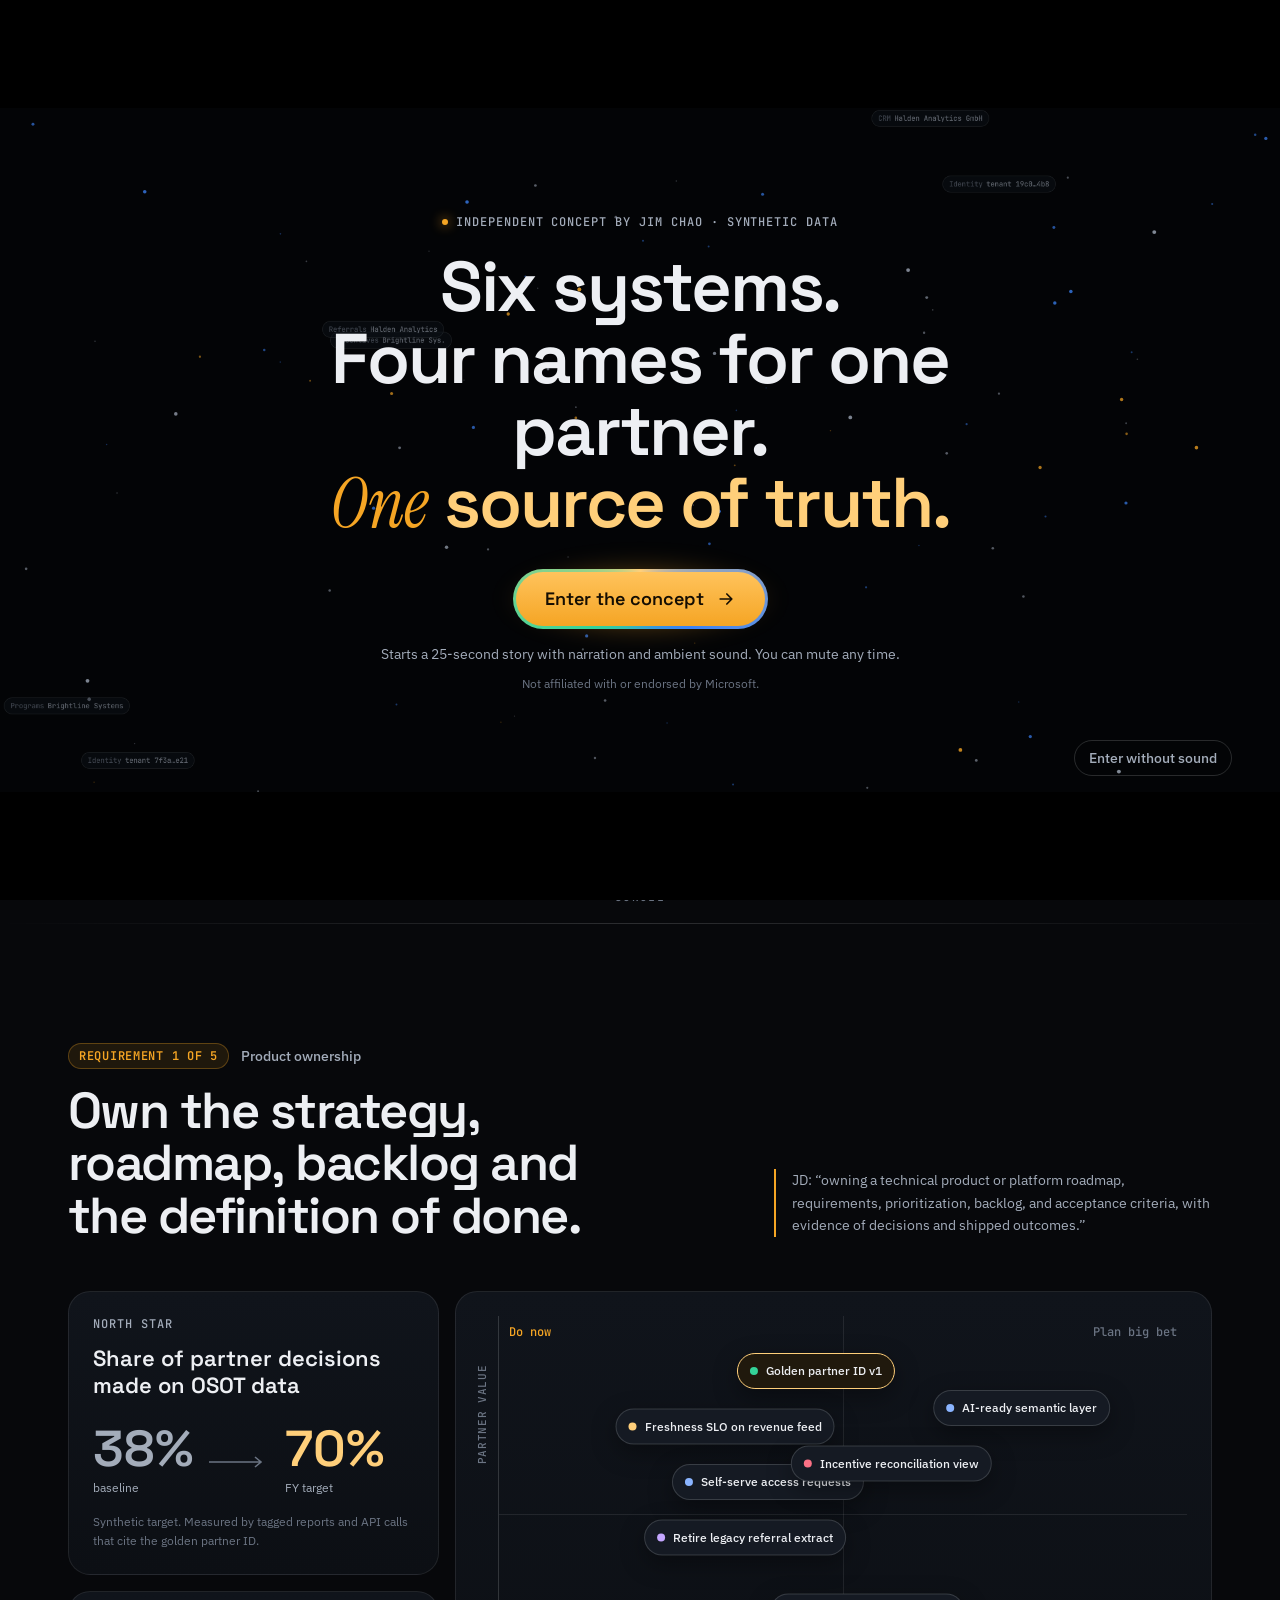
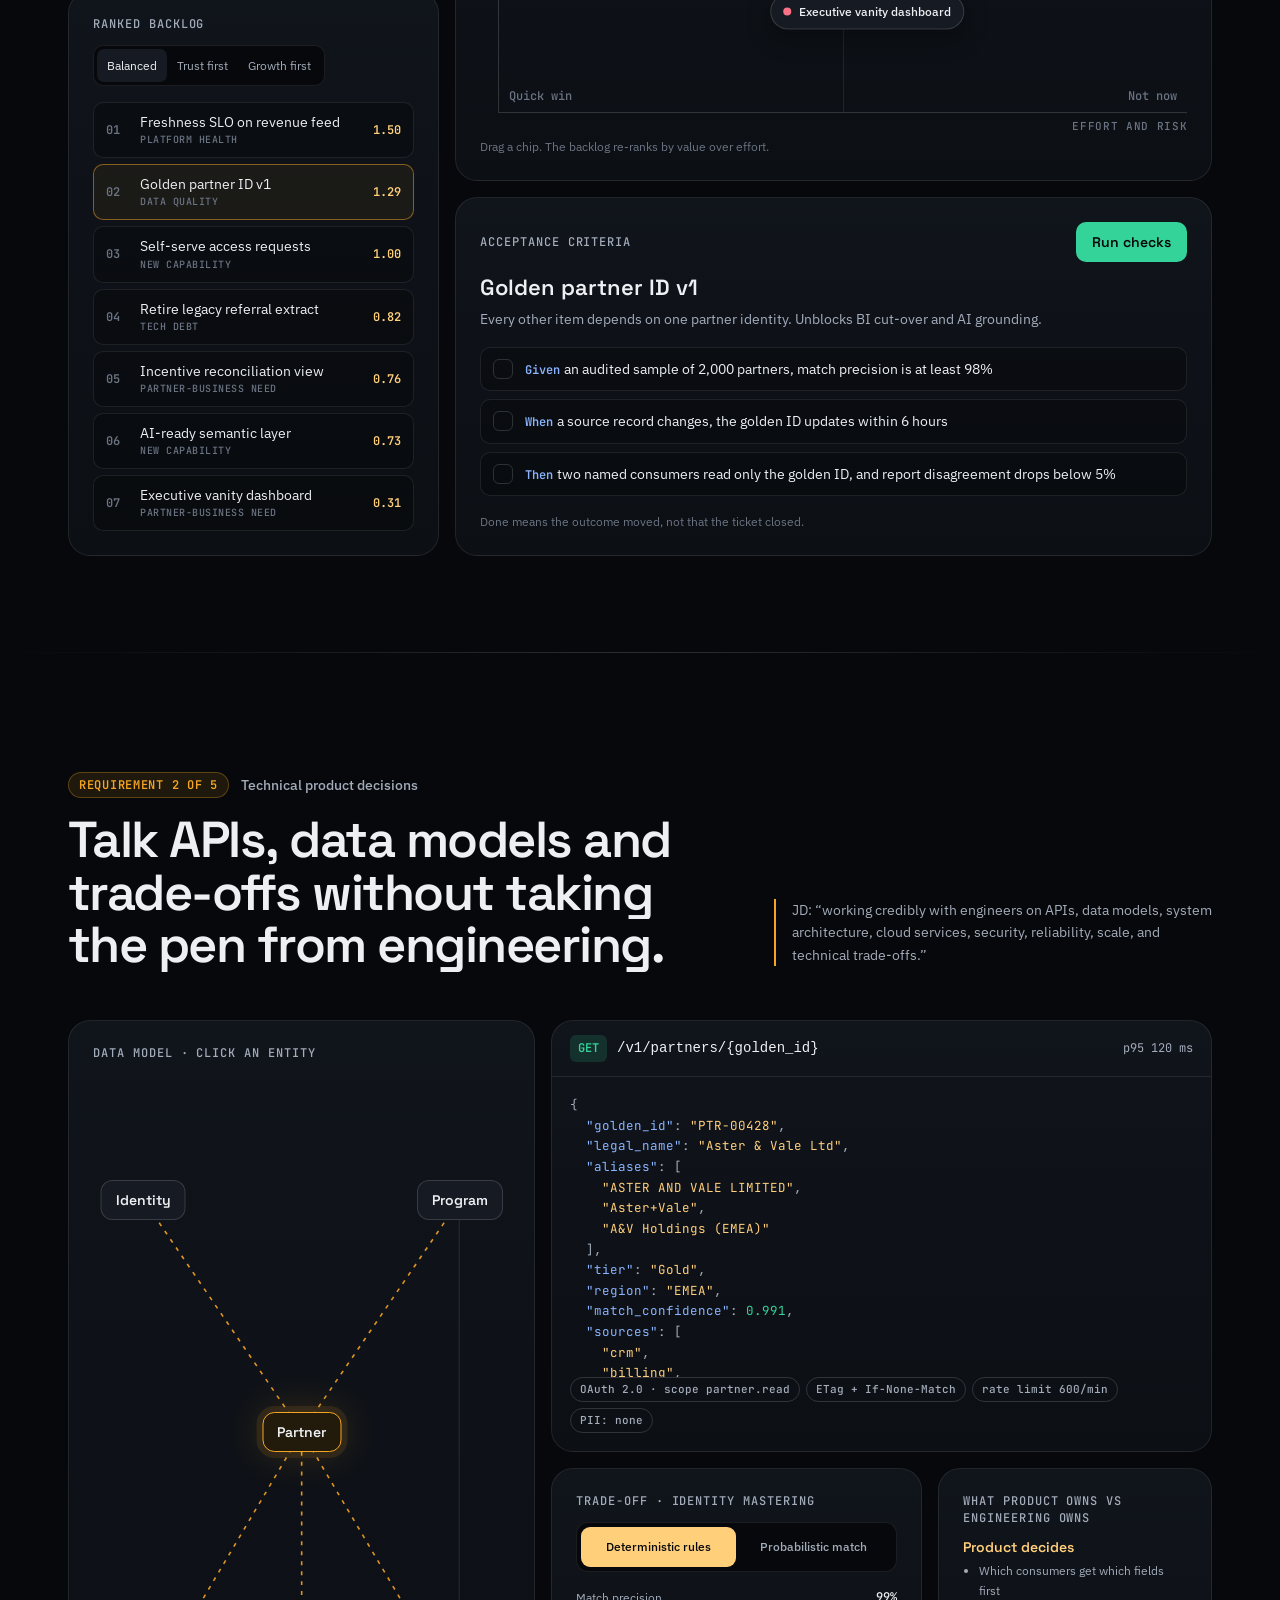
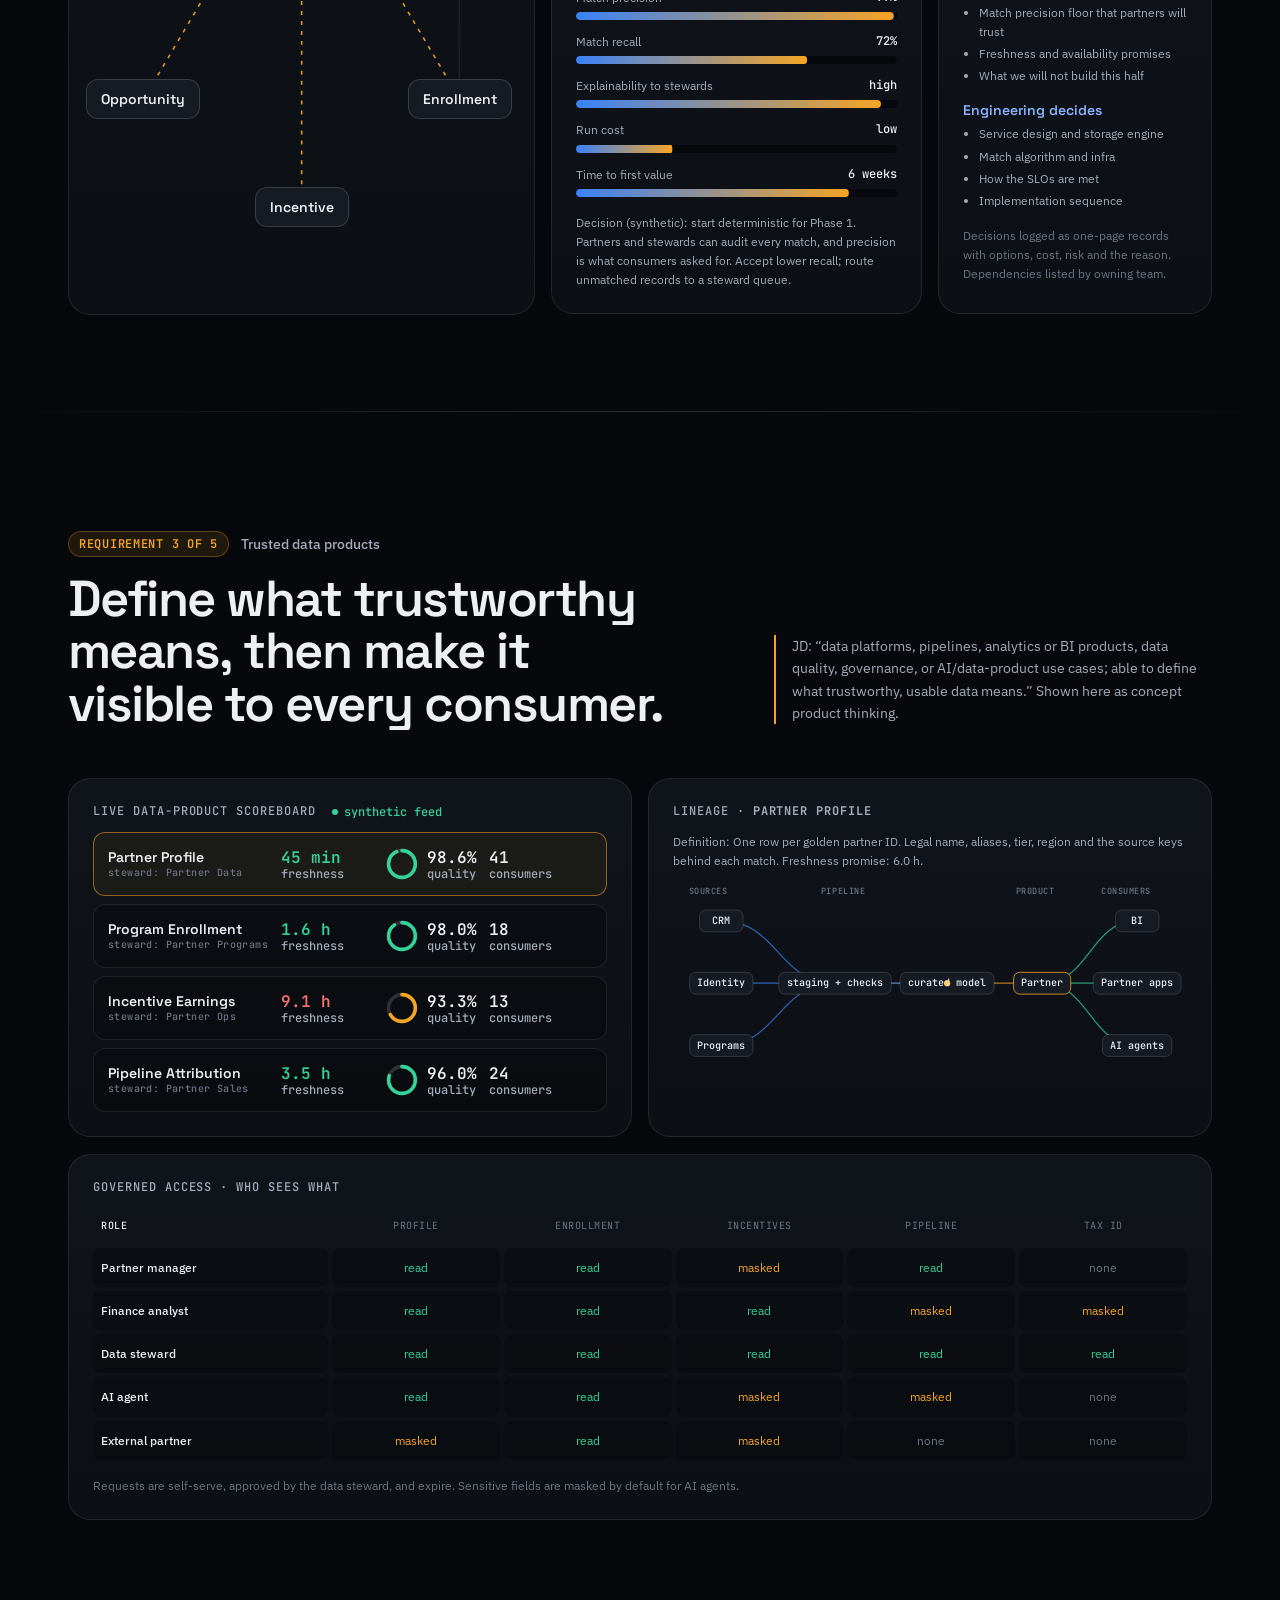
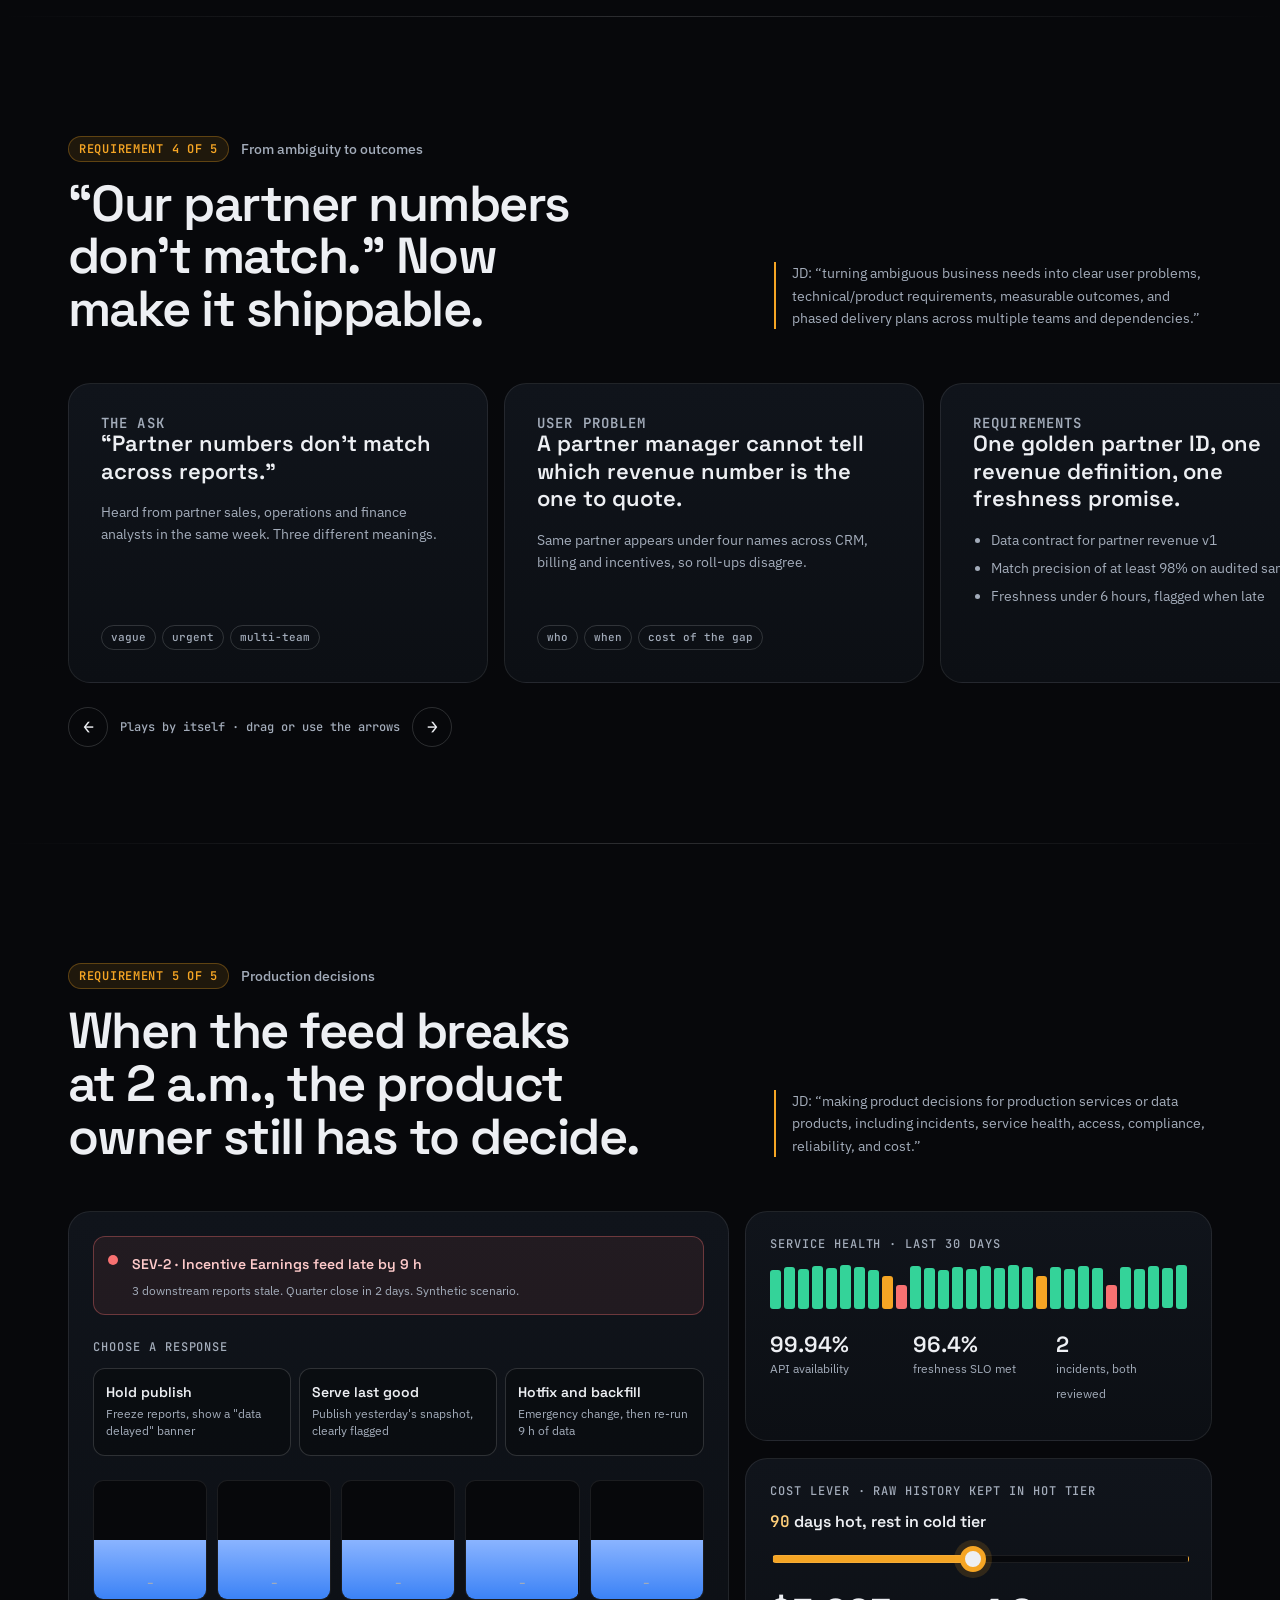
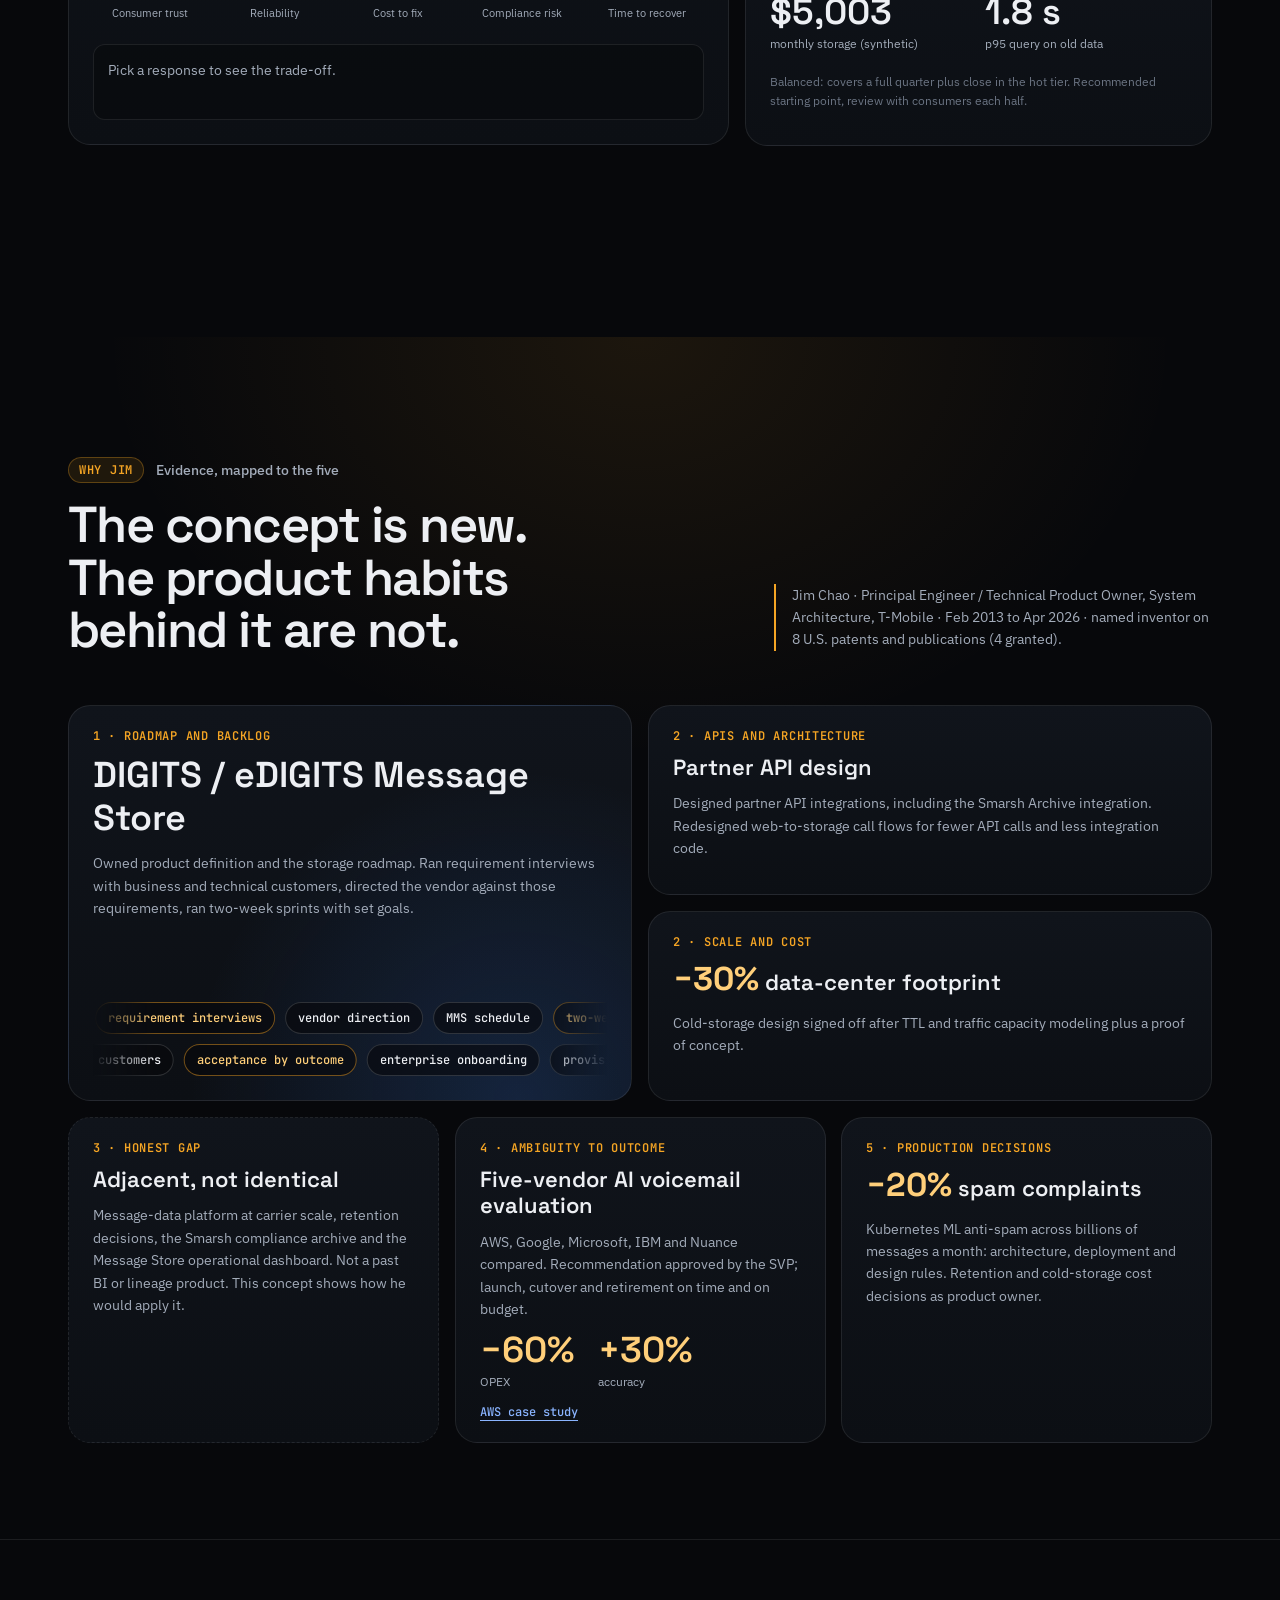
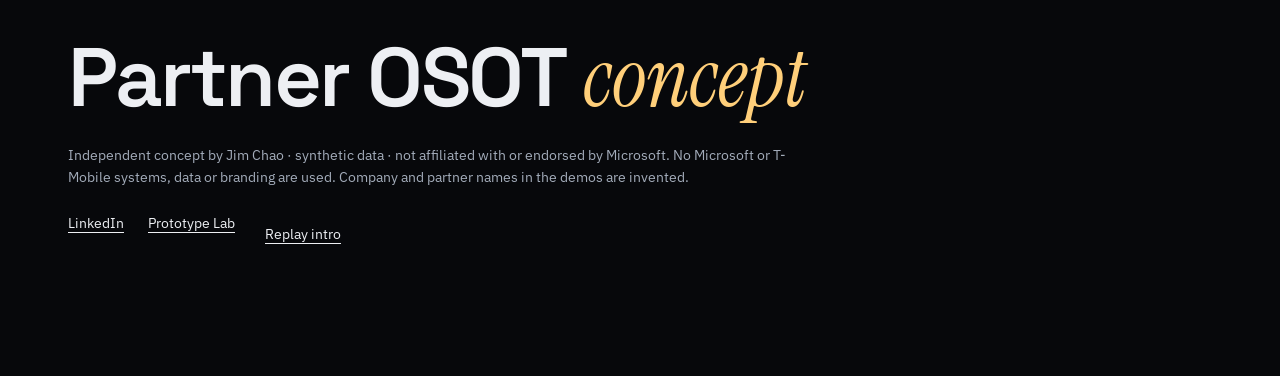
==== commit 7ab3827d: "Requirement 4 plays by itself as soon as it is on screen The cards used to move only while scrolling" ====
--- a/index.html
+++ b/index.html
@@ -9,7 +9,7 @@
 <link rel="preconnect" href="https://fonts.googleapis.com">
 <link rel="preconnect" href="https://fonts.gstatic.com" crossorigin>
 <link href="https://fonts.googleapis.com/css2?family=IBM+Plex+Sans:wght@400;500;600&family=Instrument+Serif:ital@0;1&family=JetBrains+Mono:wght@400;500;600&family=Space+Grotesk:wght@500;600;700&display=swap" rel="stylesheet">
-<link rel="stylesheet" href="assets/css/site.css?v=8">
+<link rel="stylesheet" href="assets/css/site.css?v=9">
 <link rel="icon" href="data:image/svg+xml,%3Csvg xmlns='http://www.w3.org/2000/svg' viewBox='0 0 32 32'%3E%3Crect width='32' height='32' rx='8' fill='%2307080b'/%3E%3Ccircle cx='16' cy='16' r='6' fill='%23f5a524'/%3E%3Ccircle cx='16' cy='16' r='11' fill='none' stroke='%233b82f6' stroke-width='2'/%3E%3C/svg%3E">
 </head>
 <body class="is-intro">
@@ -333,7 +333,7 @@
 <script src="assets/vendor/anime.min.js"></script>
 <script src="assets/vendor/motion.min.js"></script>
 <script src="assets/vendor/lenis.min.js"></script>
-<script src="assets/js/audio.js?v=8"></script>
-<script src="assets/js/app.js?v=8"></script>
+<script src="assets/js/audio.js?v=9"></script>
+<script src="assets/js/app.js?v=9"></script>
 </body>
 </html>
--- a/assets/css/site.css
+++ b/assets/css/site.css
@@ -458,3 +458,10 @@
 
 /* Requirement 5 gets the same room as the others before Why Jim */
 #r5{min-height:100vh;padding-bottom:calc(var(--s9) * 2)}
+
+/* Requirement 4 plays by itself (no scroll pin) */
+.r4-track{will-change:transform;touch-action:pan-y}
+.r4-nav{display:flex;align-items:center;gap:12px;margin:var(--s5) 0 0;padding-left:max(var(--gutter),calc((100vw - var(--max))/2 + var(--gutter)));font:500 var(--t-xs)/1 var(--f-mono);color:var(--muted)}
+.r4-nav button{width:40px;height:40px;border-radius:50%;border:1px solid var(--line-2);color:var(--text);font-size:18px;transition:border-color .2s,transform .2s var(--ease-out)}
+.r4-nav button:hover{border-color:var(--amber);transform:translateY(-2px)}
+@media (max-width:760px){.r4-nav{display:none}}
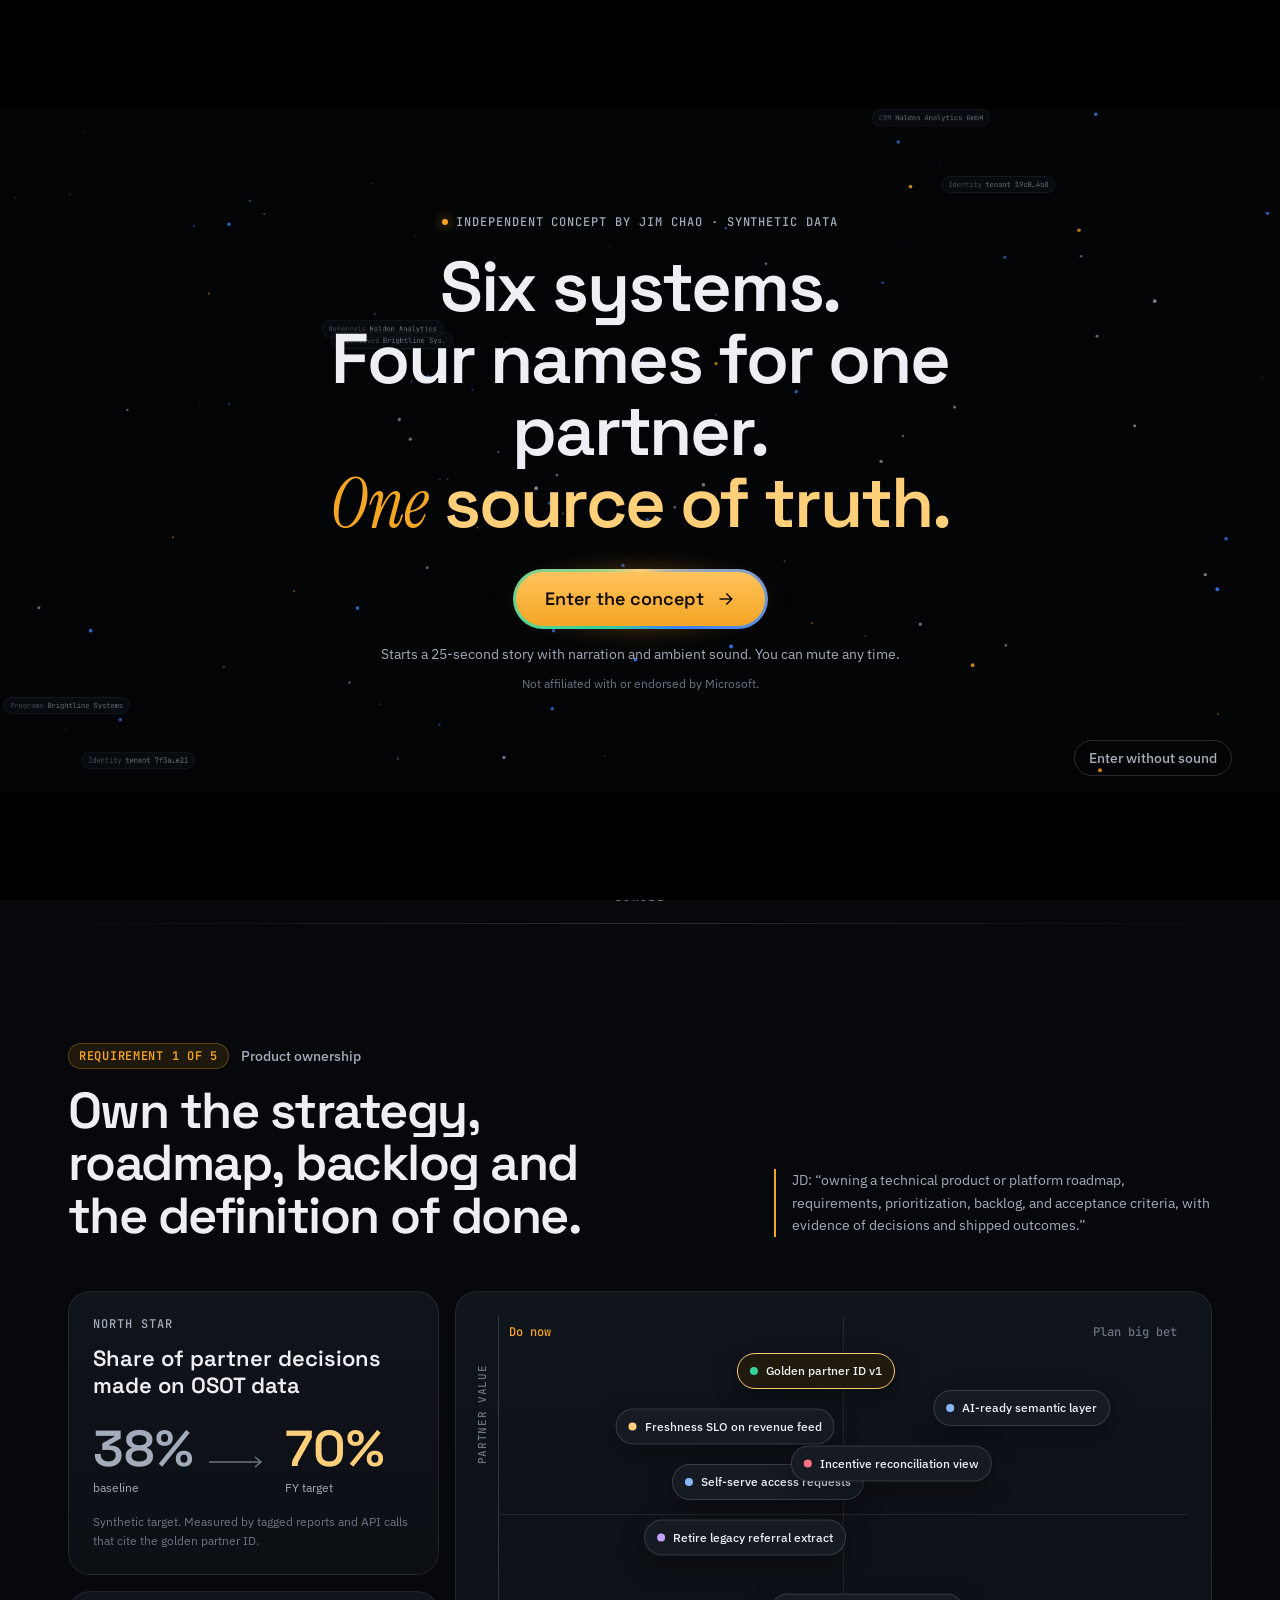
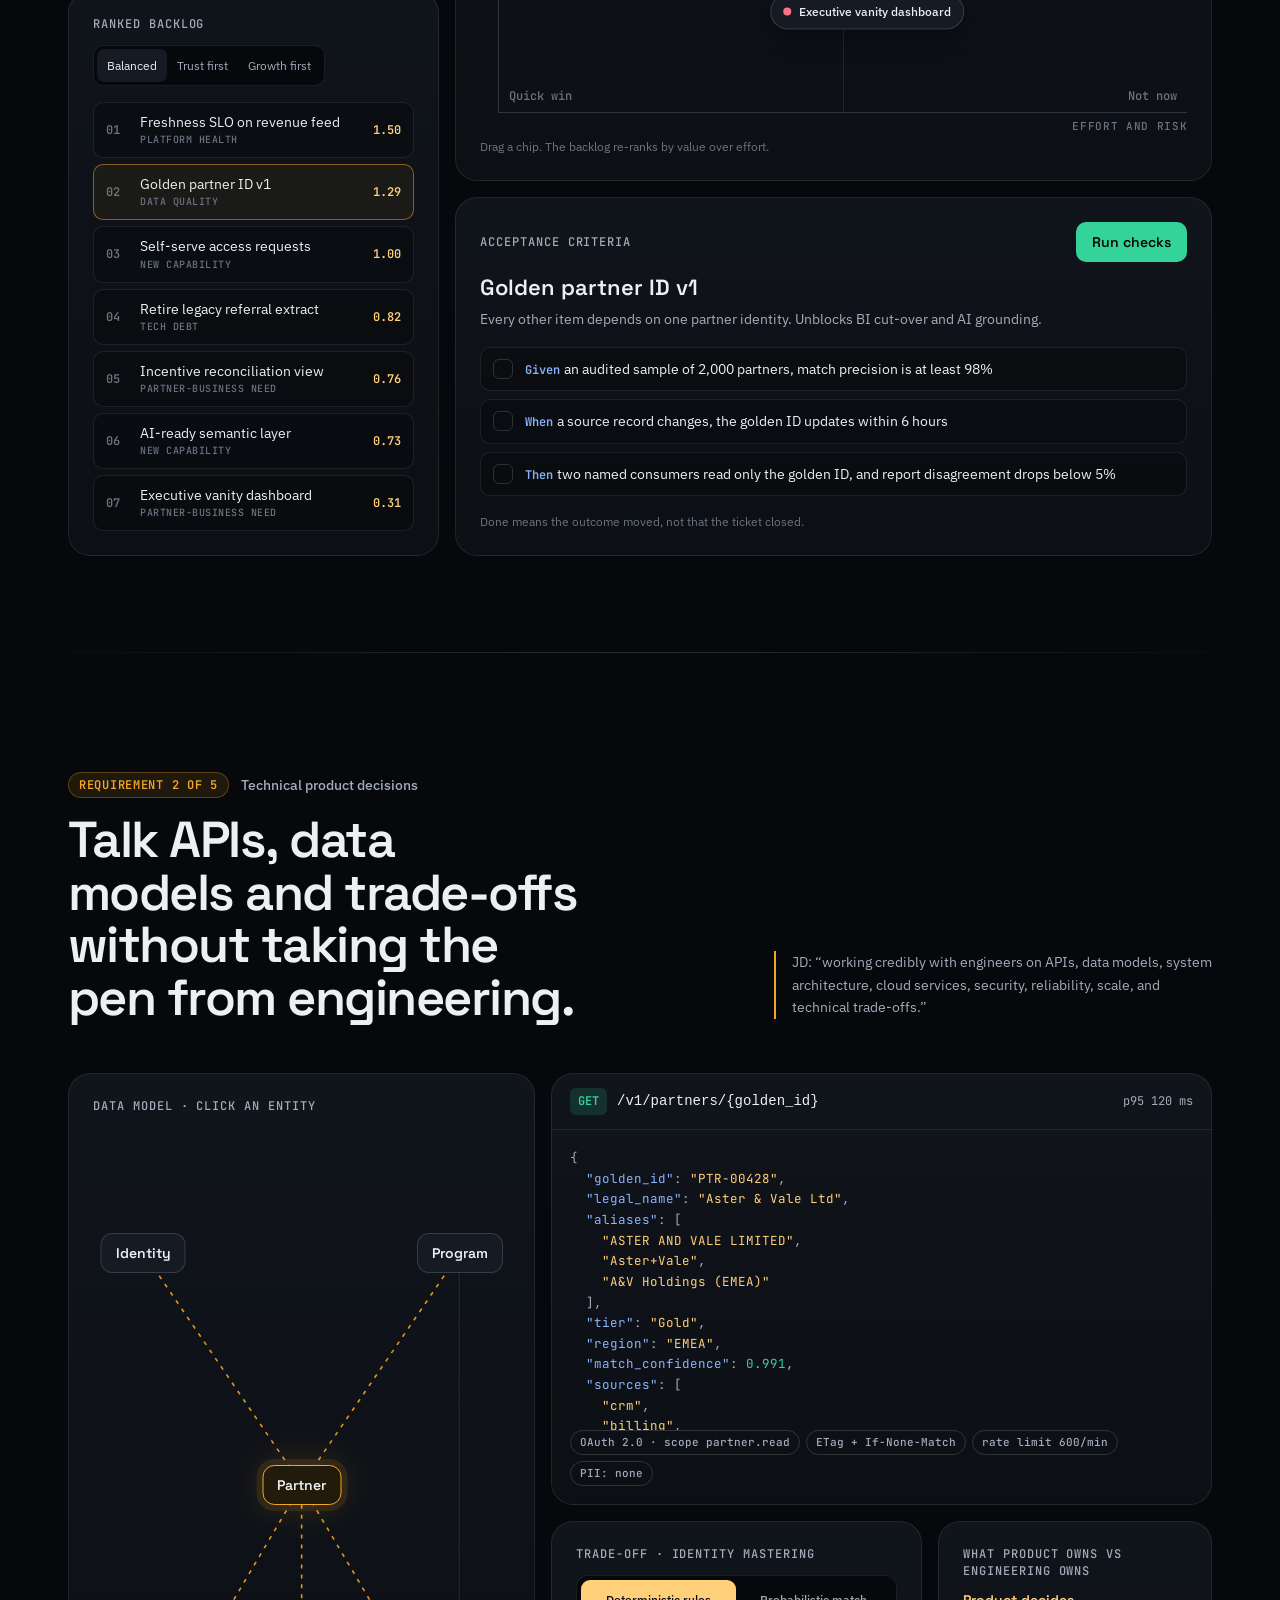
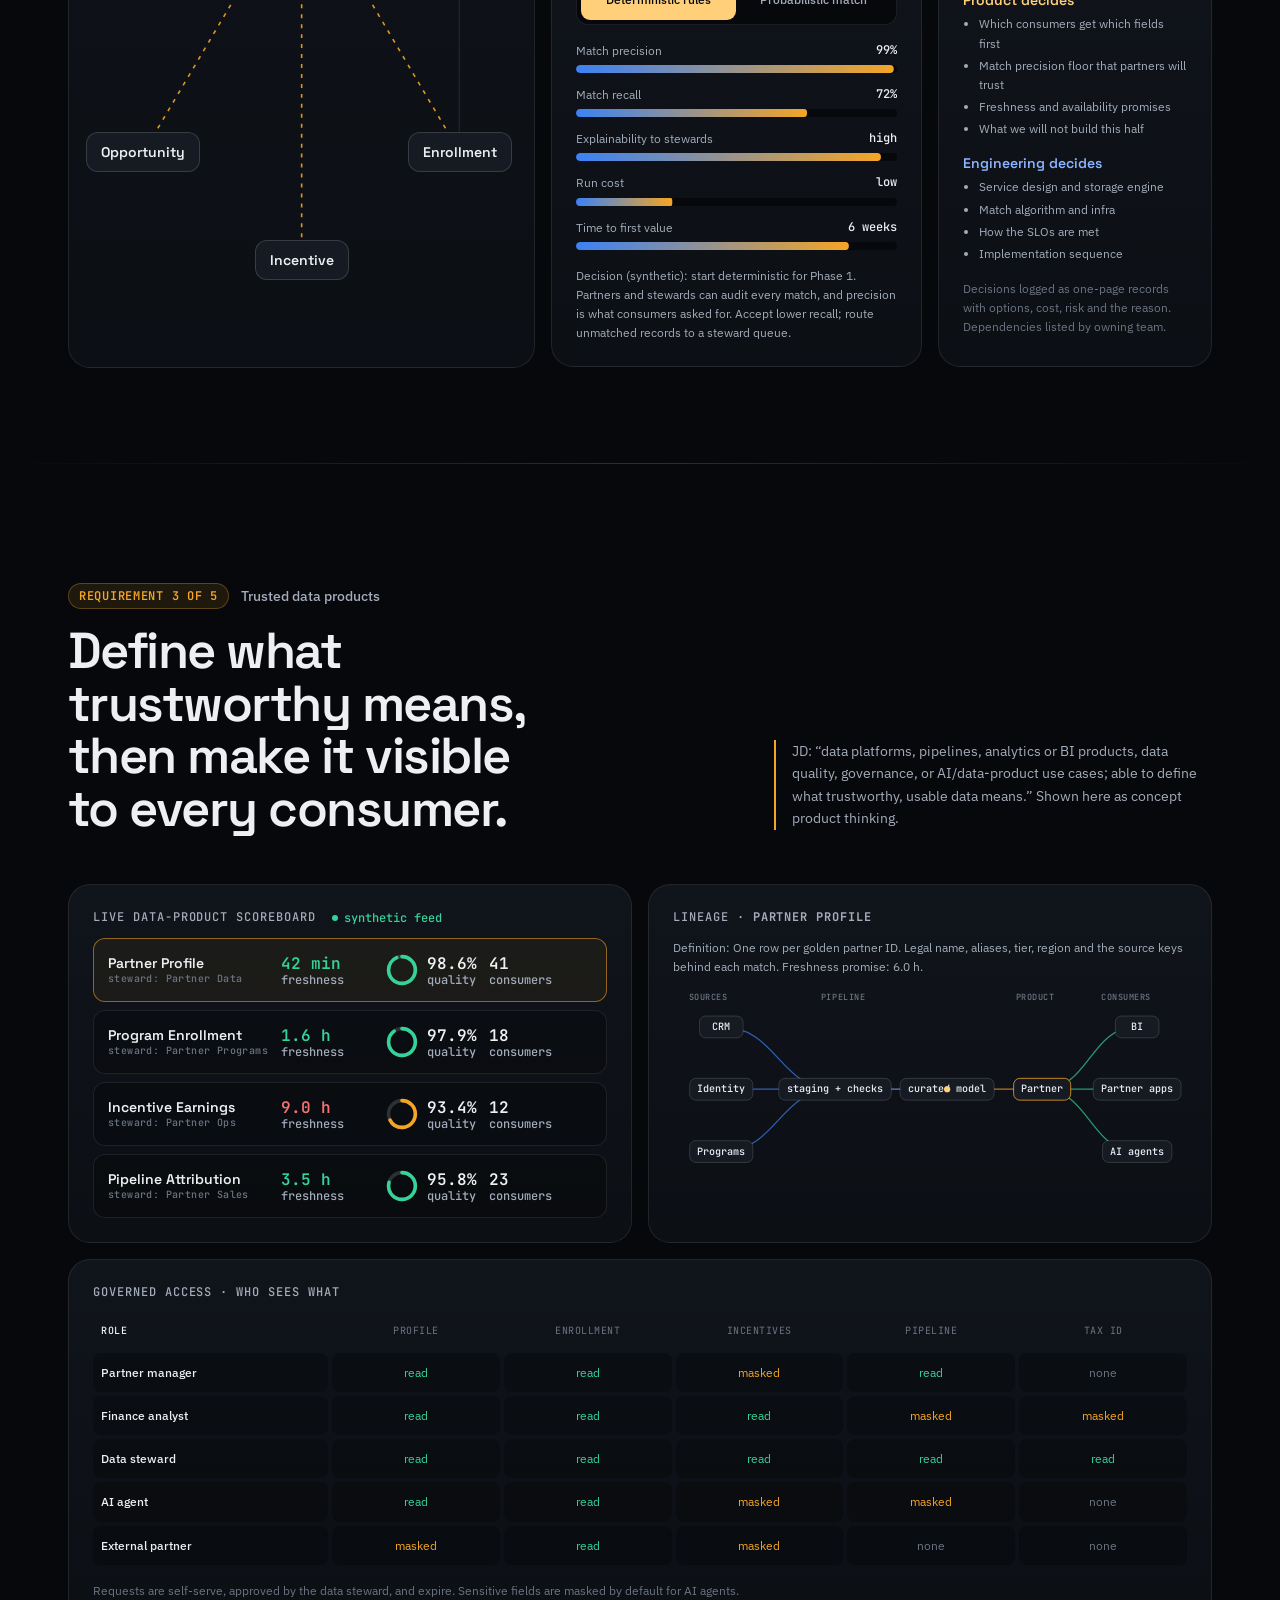
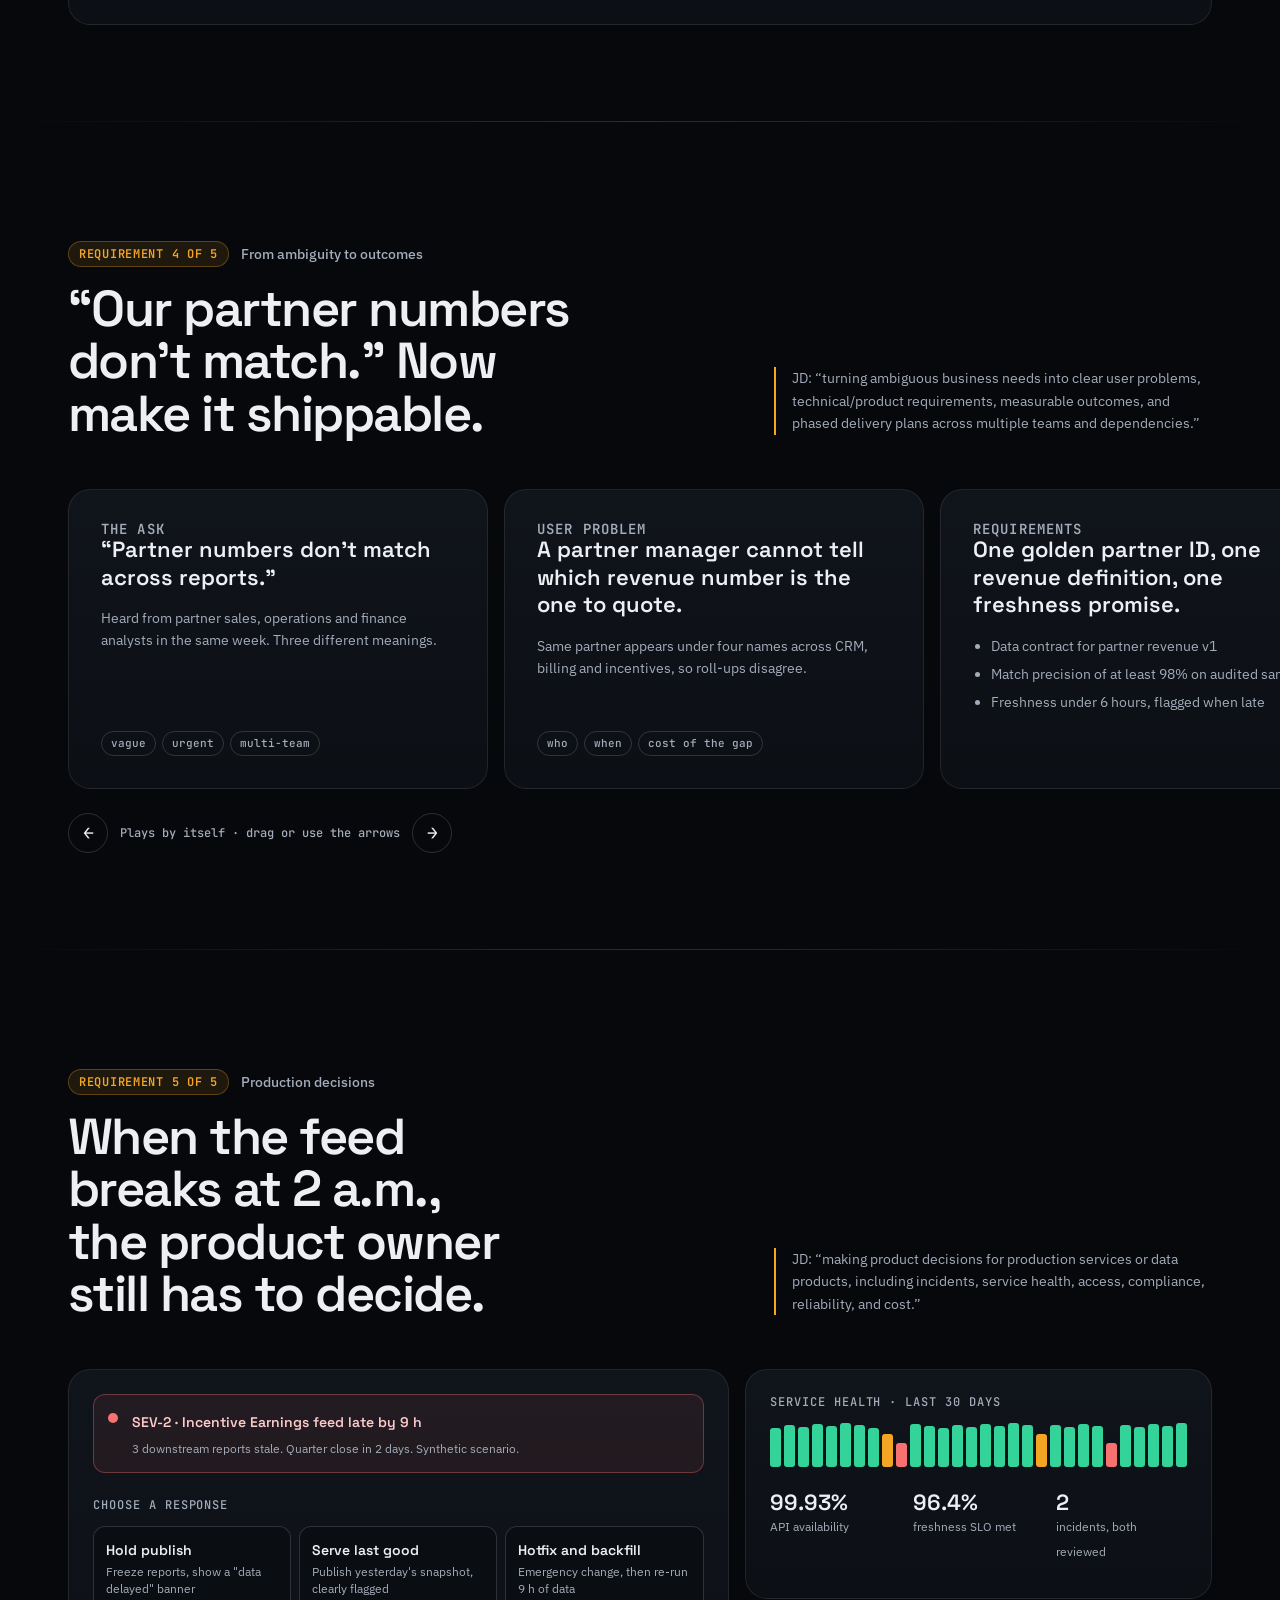
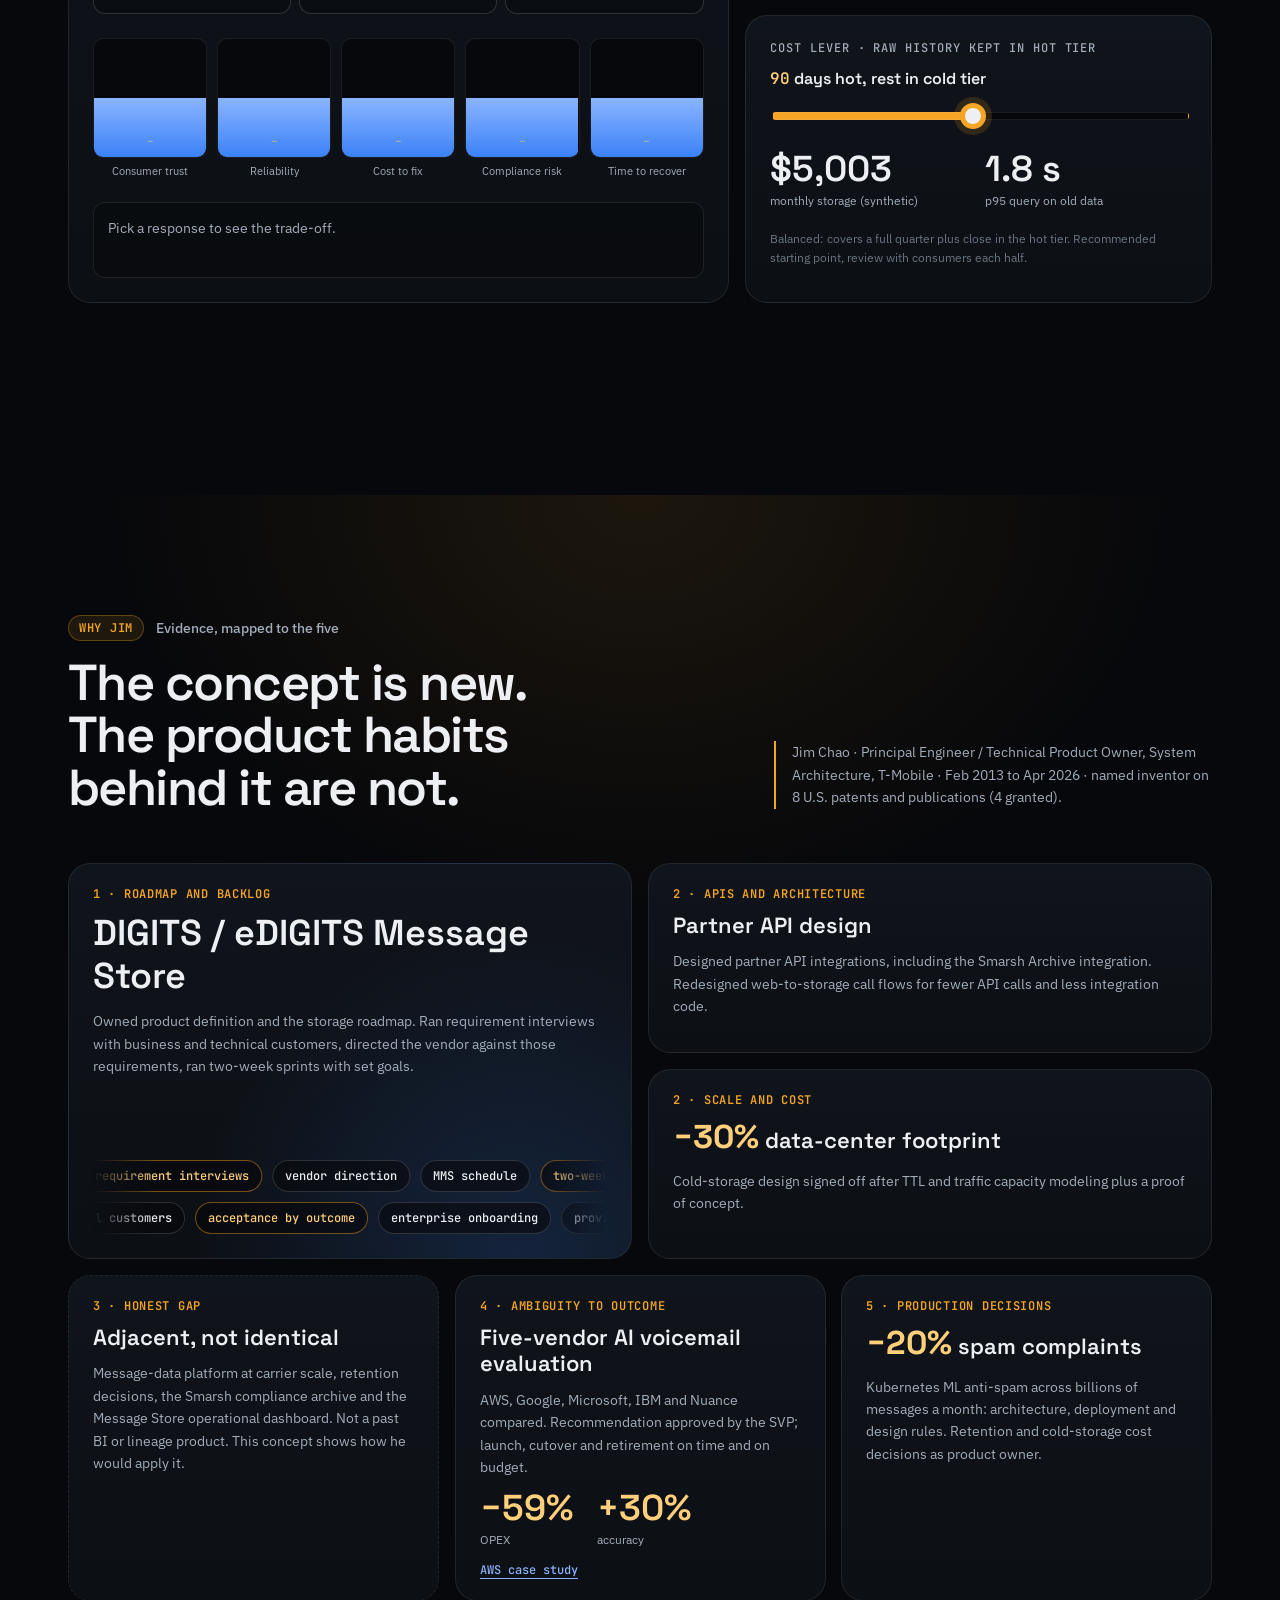
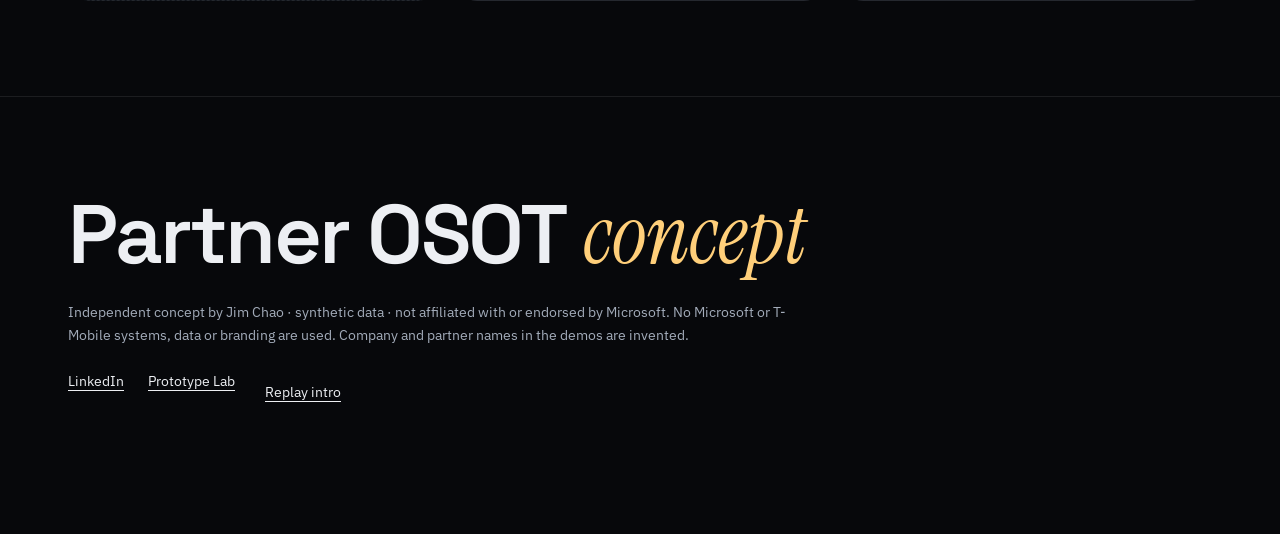
==== commit 651d3e2f: "Requirement 4 keeps playing when the mouse rests over it Co-Authored-By: Claude Opus 5.5 <noreply@an" ====
--- a/index.html
+++ b/index.html
@@ -9,7 +9,7 @@
 <link rel="preconnect" href="https://fonts.googleapis.com">
 <link rel="preconnect" href="https://fonts.gstatic.com" crossorigin>
 <link href="https://fonts.googleapis.com/css2?family=IBM+Plex+Sans:wght@400;500;600&family=Instrument+Serif:ital@0;1&family=JetBrains+Mono:wght@400;500;600&family=Space+Grotesk:wght@500;600;700&display=swap" rel="stylesheet">
-<link rel="stylesheet" href="assets/css/site.css?v=9">
+<link rel="stylesheet" href="assets/css/site.css?v=10">
 <link rel="icon" href="data:image/svg+xml,%3Csvg xmlns='http://www.w3.org/2000/svg' viewBox='0 0 32 32'%3E%3Crect width='32' height='32' rx='8' fill='%2307080b'/%3E%3Ccircle cx='16' cy='16' r='6' fill='%23f5a524'/%3E%3Ccircle cx='16' cy='16' r='11' fill='none' stroke='%233b82f6' stroke-width='2'/%3E%3C/svg%3E">
 </head>
 <body class="is-intro">
@@ -333,7 +333,7 @@
 <script src="assets/vendor/anime.min.js"></script>
 <script src="assets/vendor/motion.min.js"></script>
 <script src="assets/vendor/lenis.min.js"></script>
-<script src="assets/js/audio.js?v=9"></script>
-<script src="assets/js/app.js?v=9"></script>
+<script src="assets/js/audio.js?v=10"></script>
+<script src="assets/js/app.js?v=10"></script>
 </body>
 </html>
